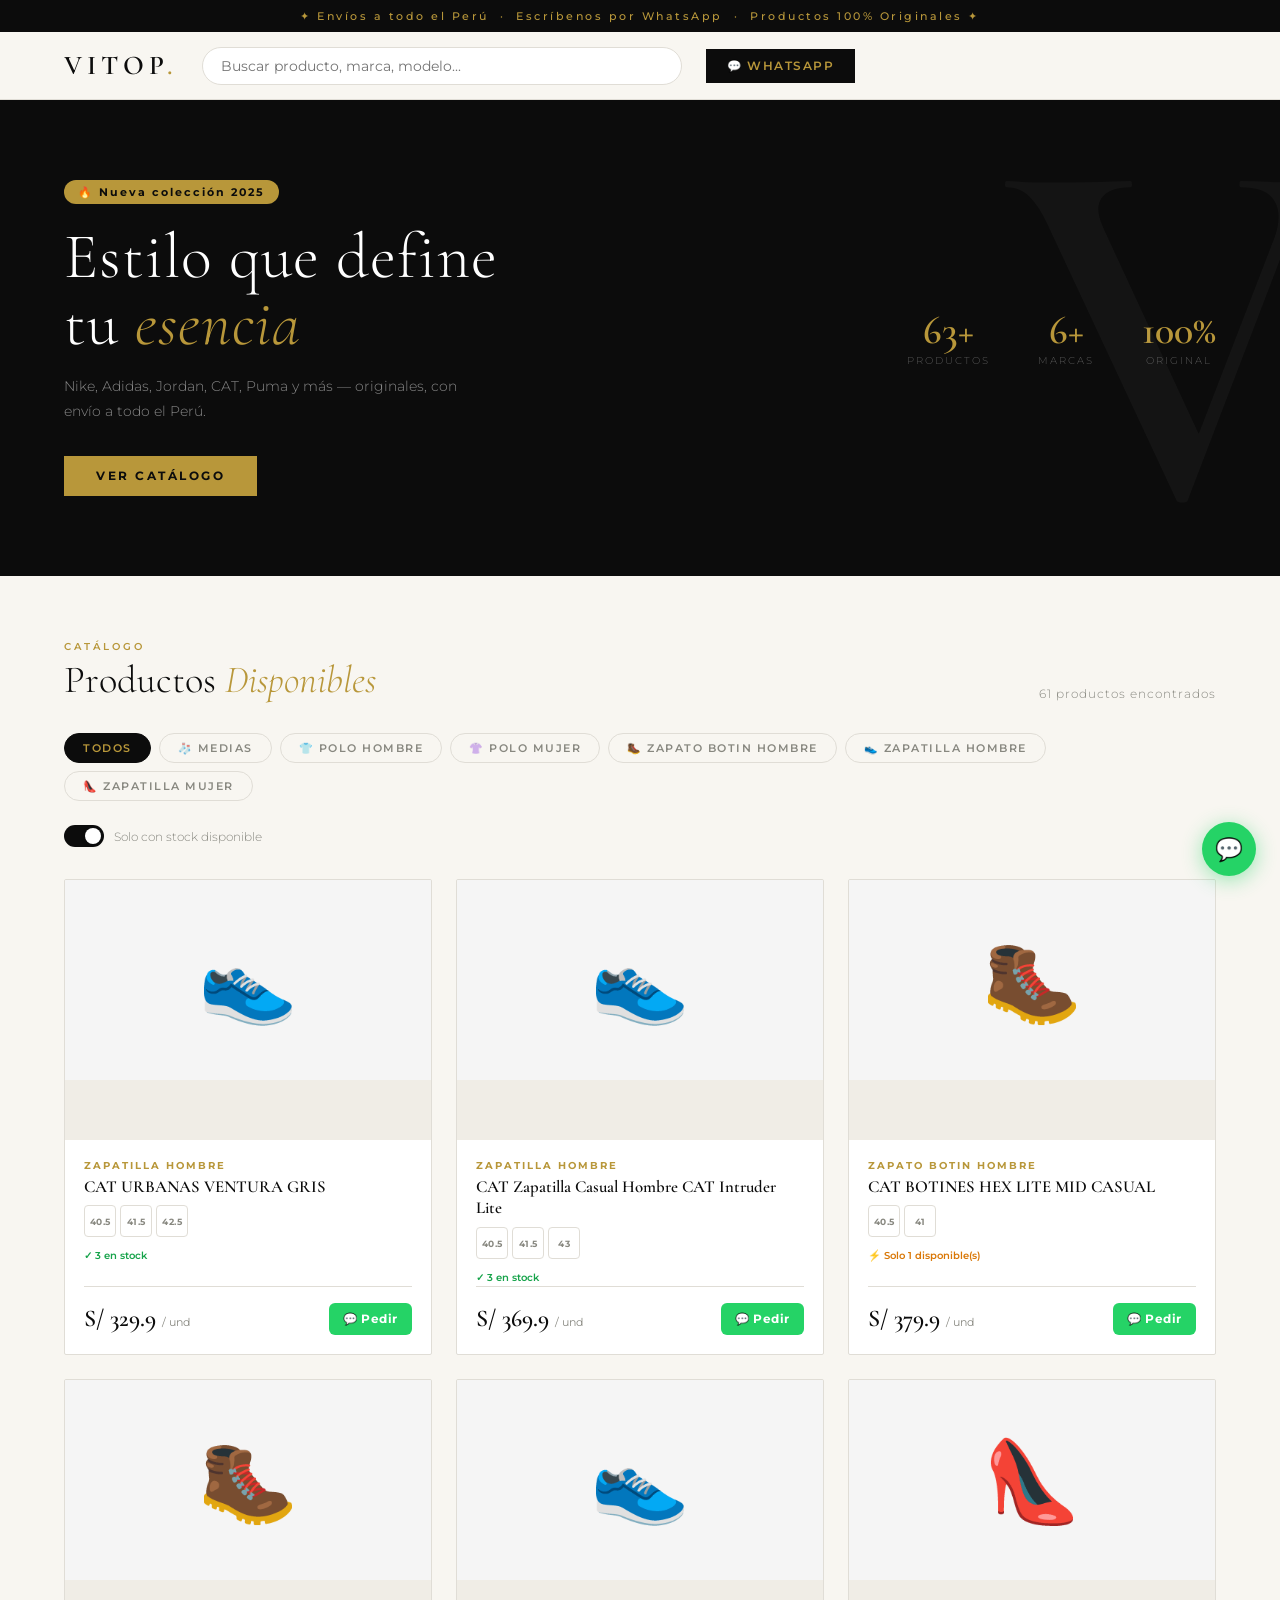
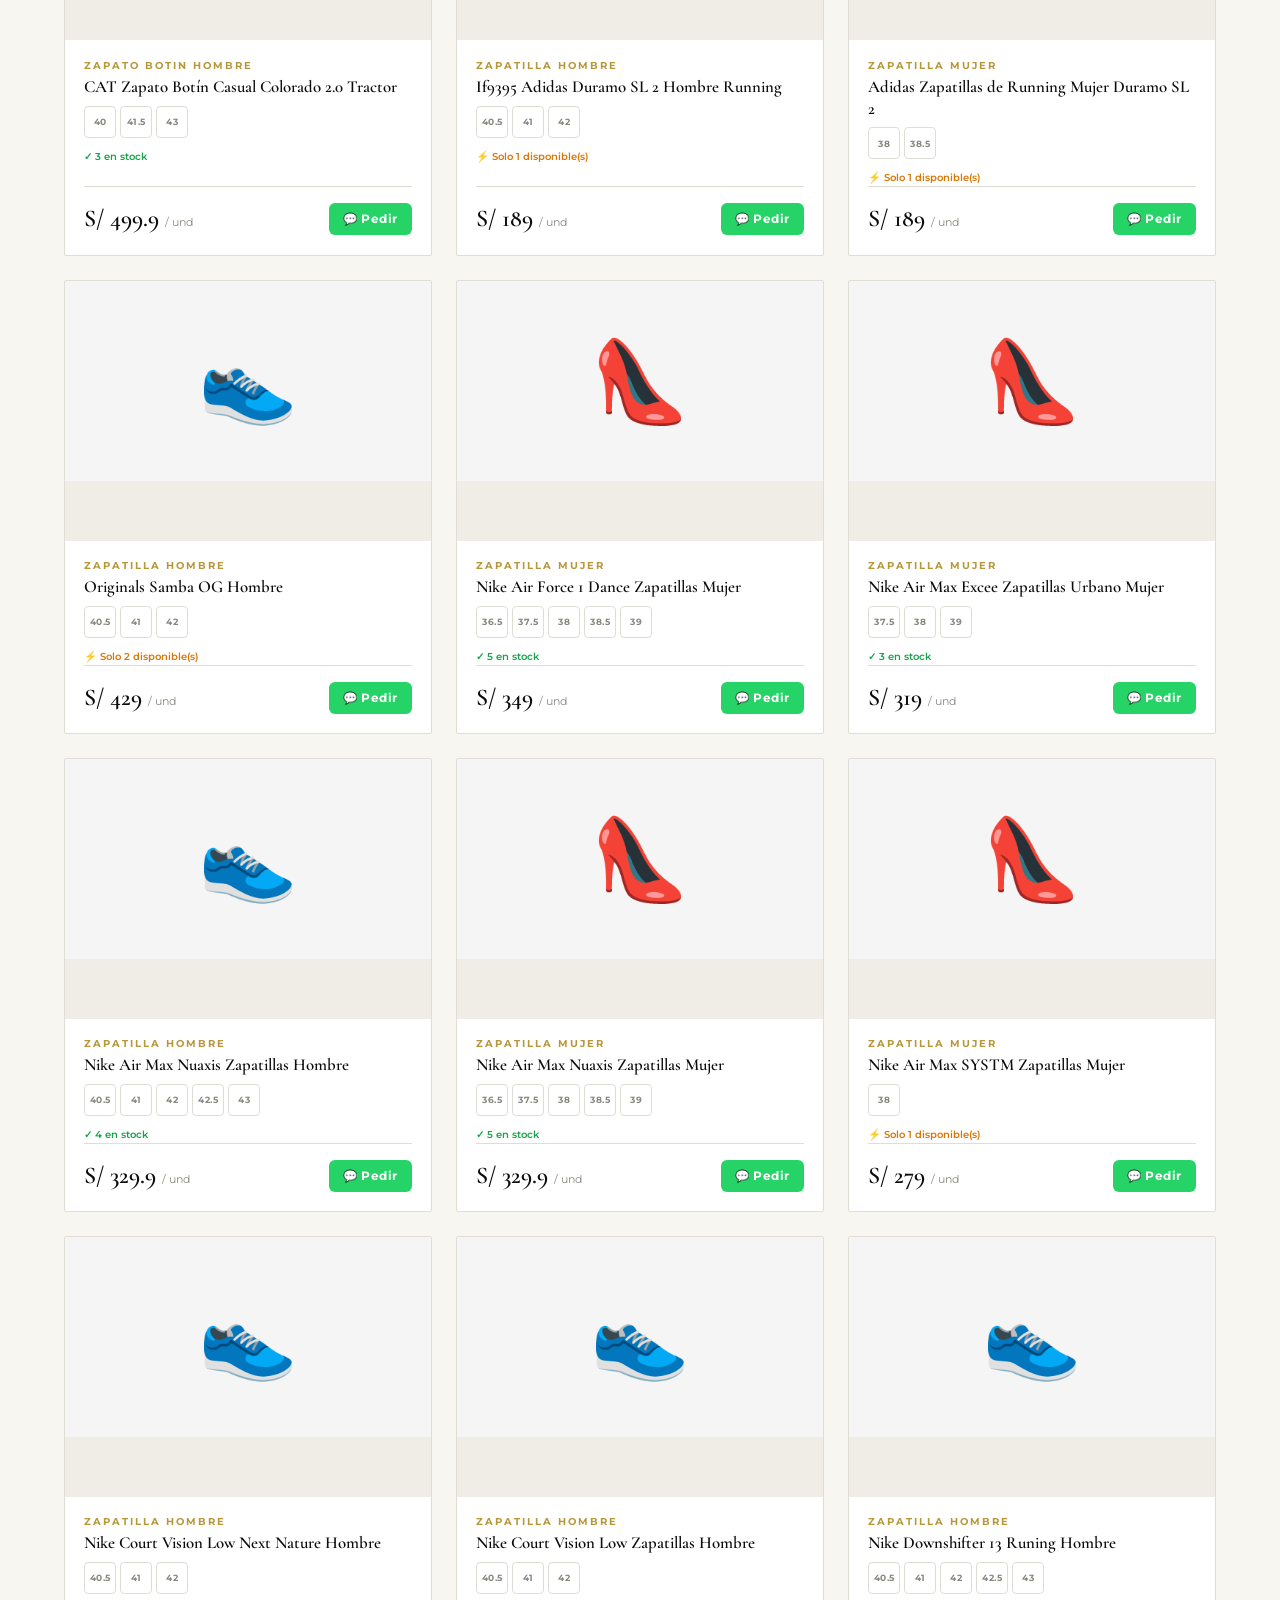
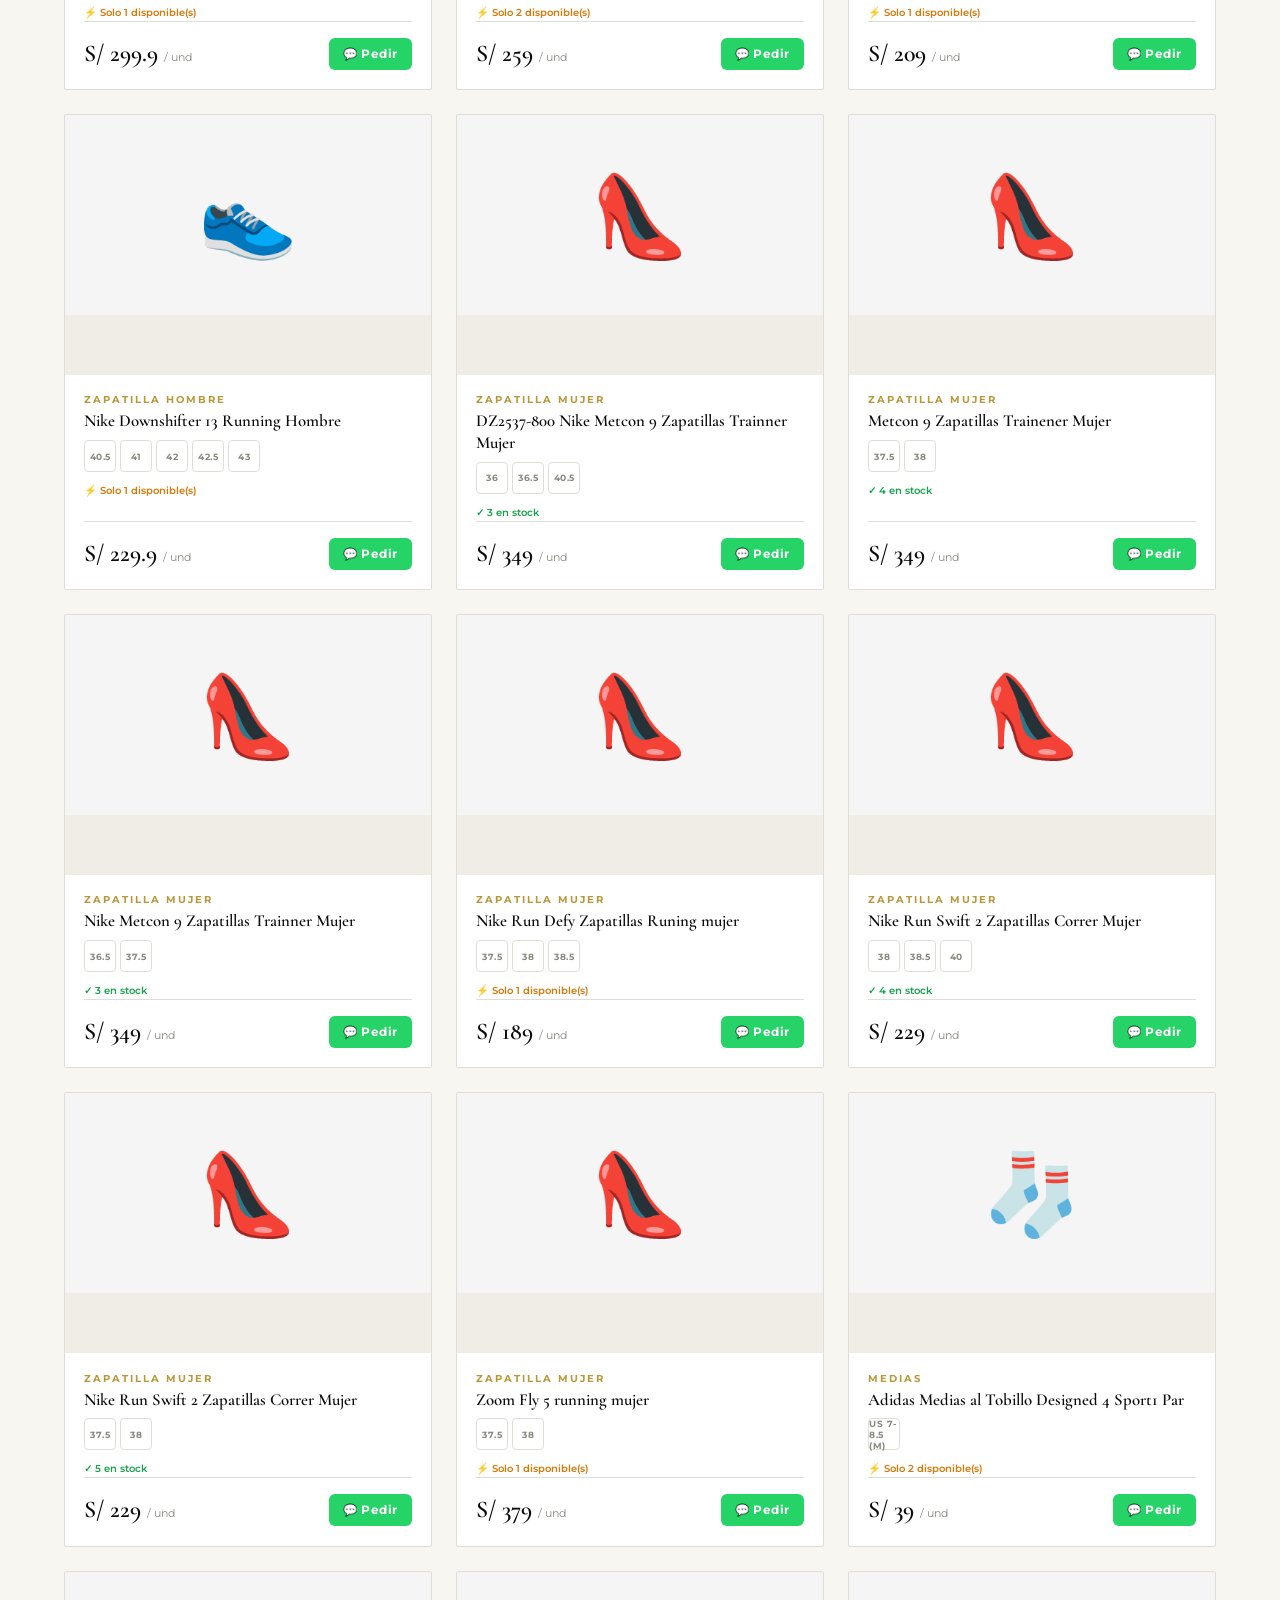
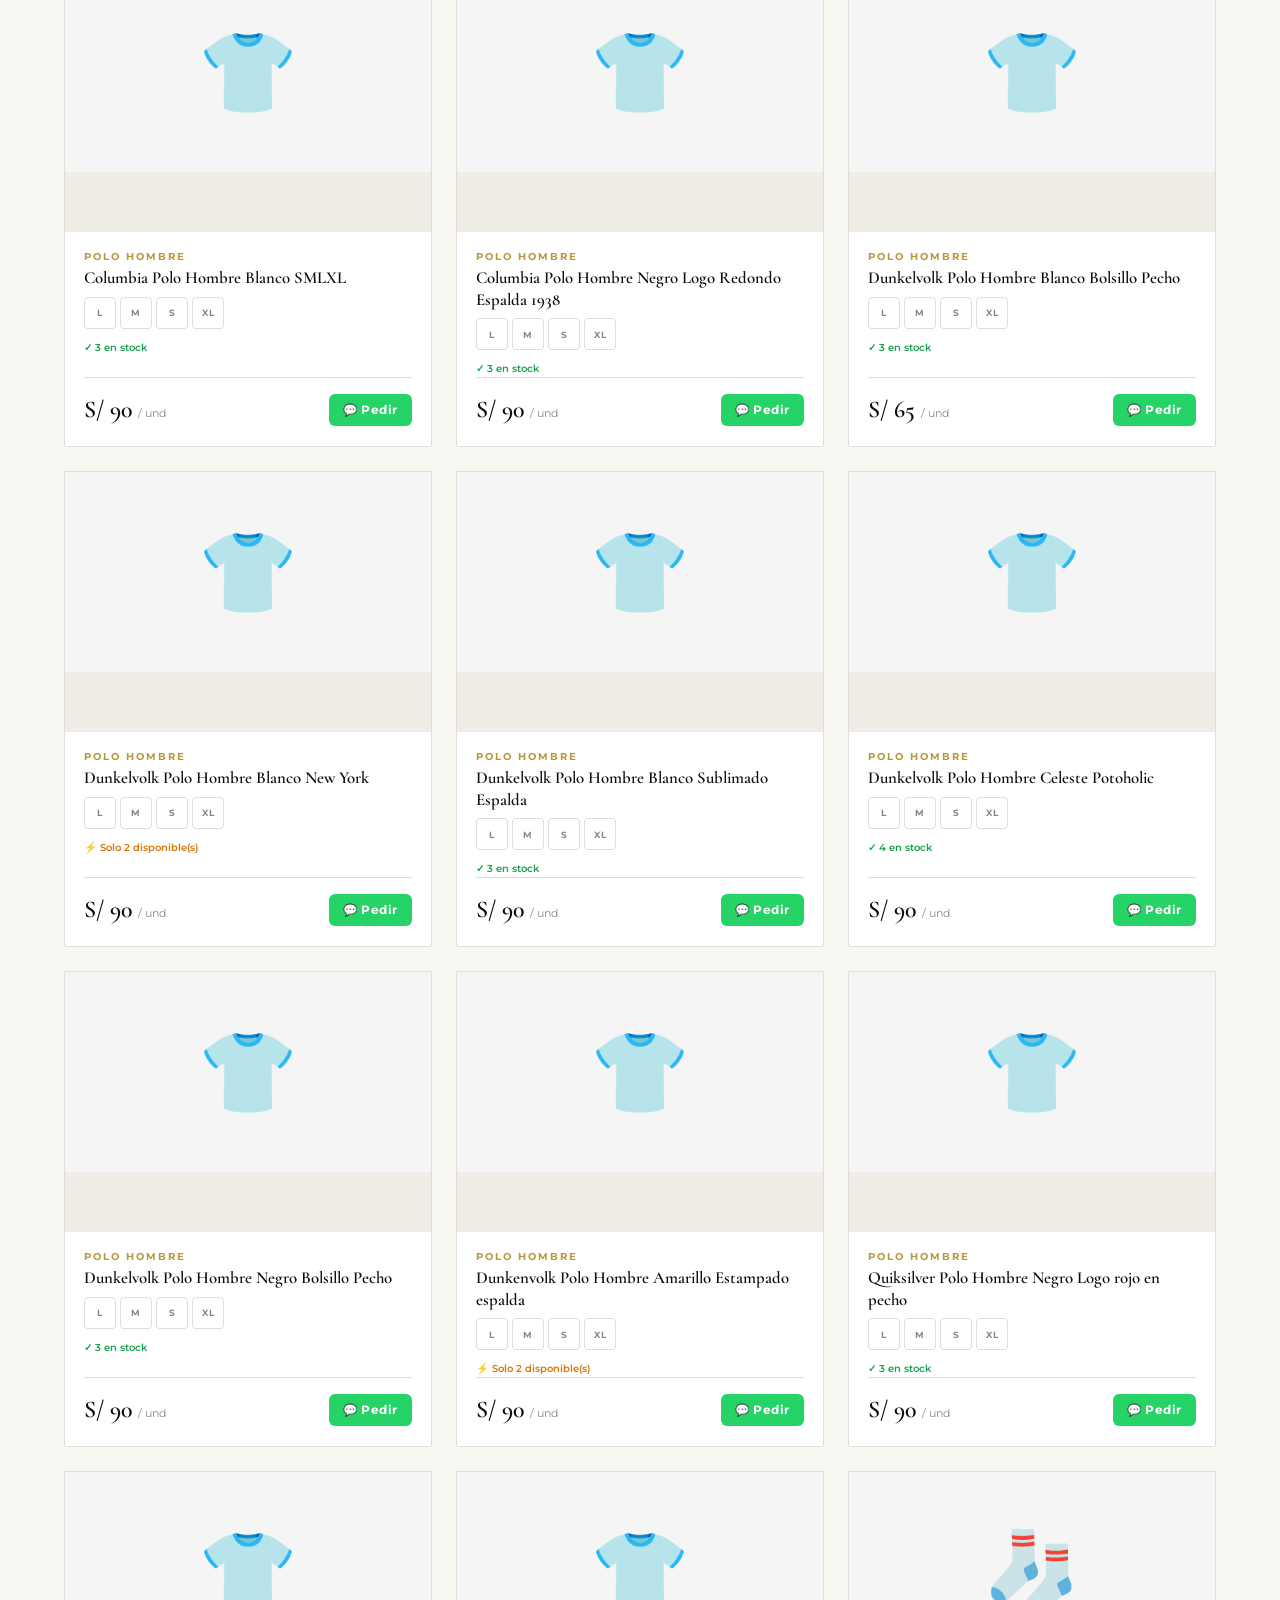
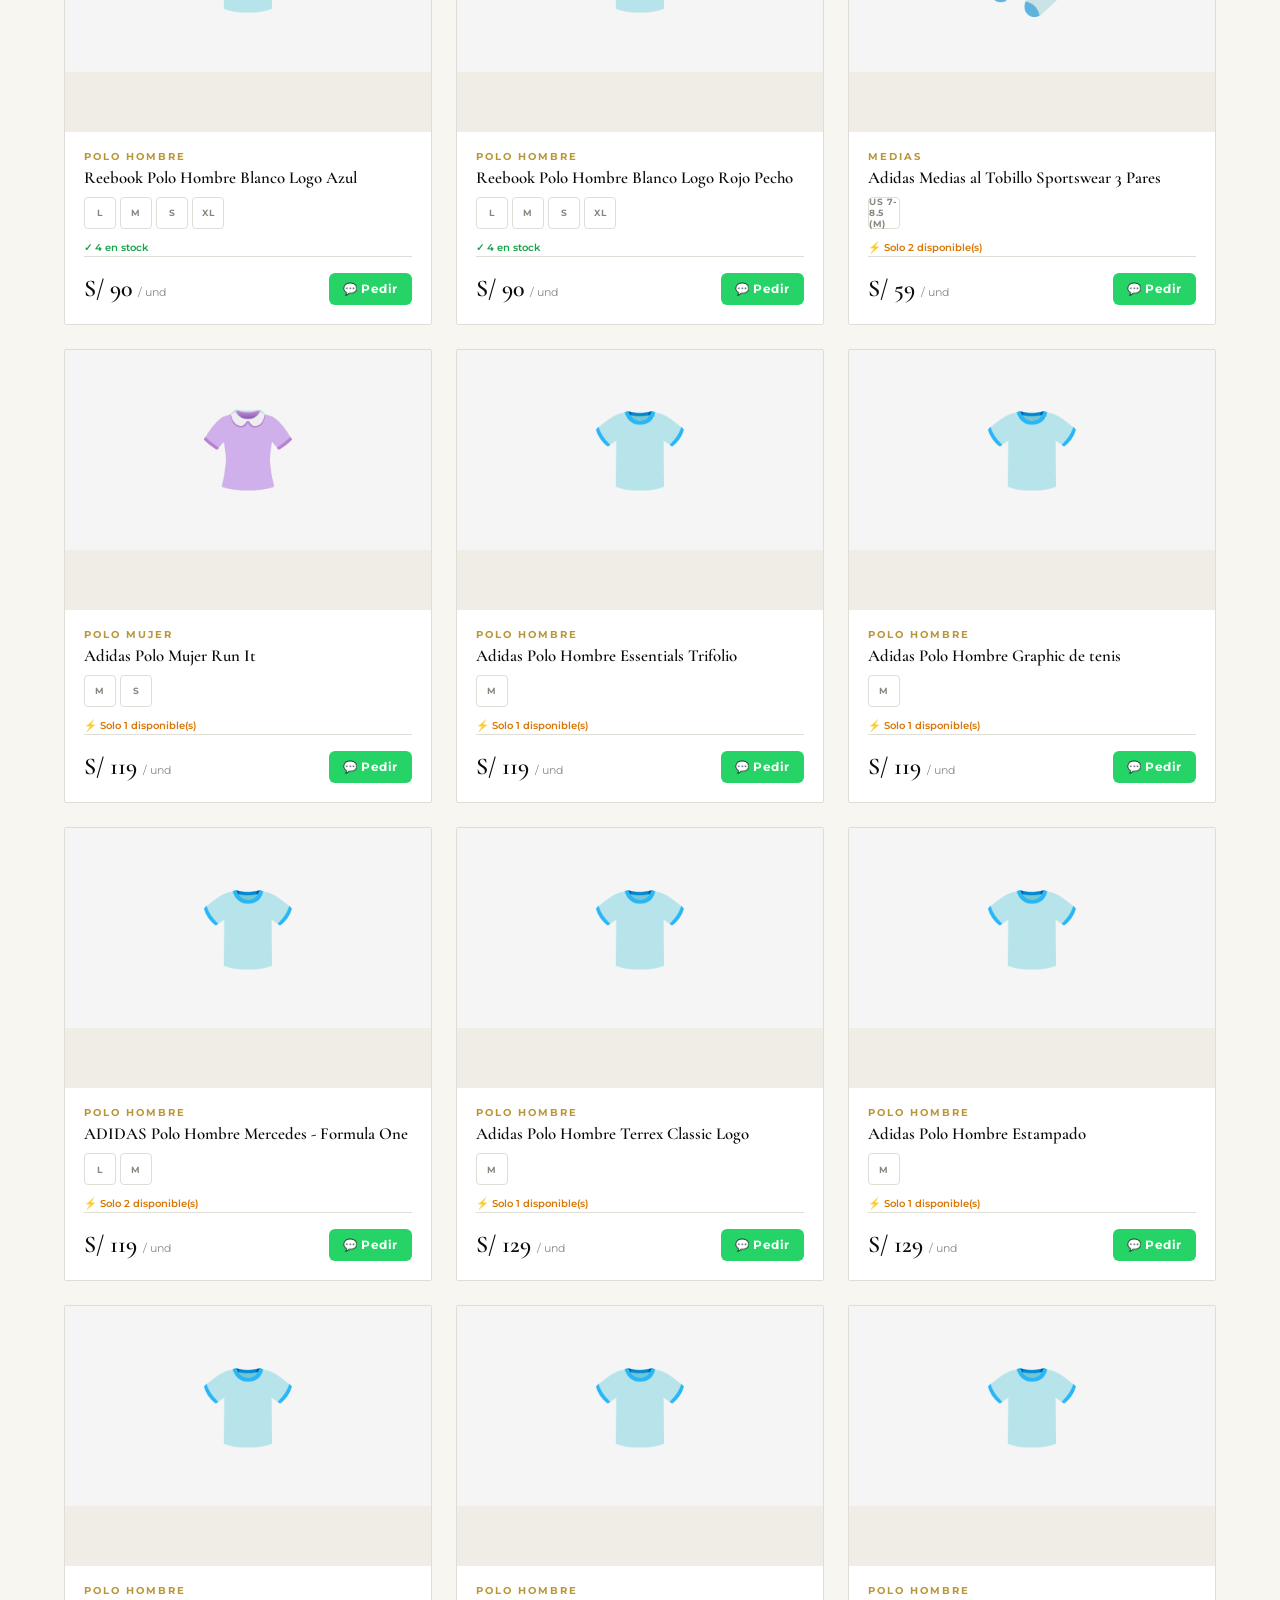
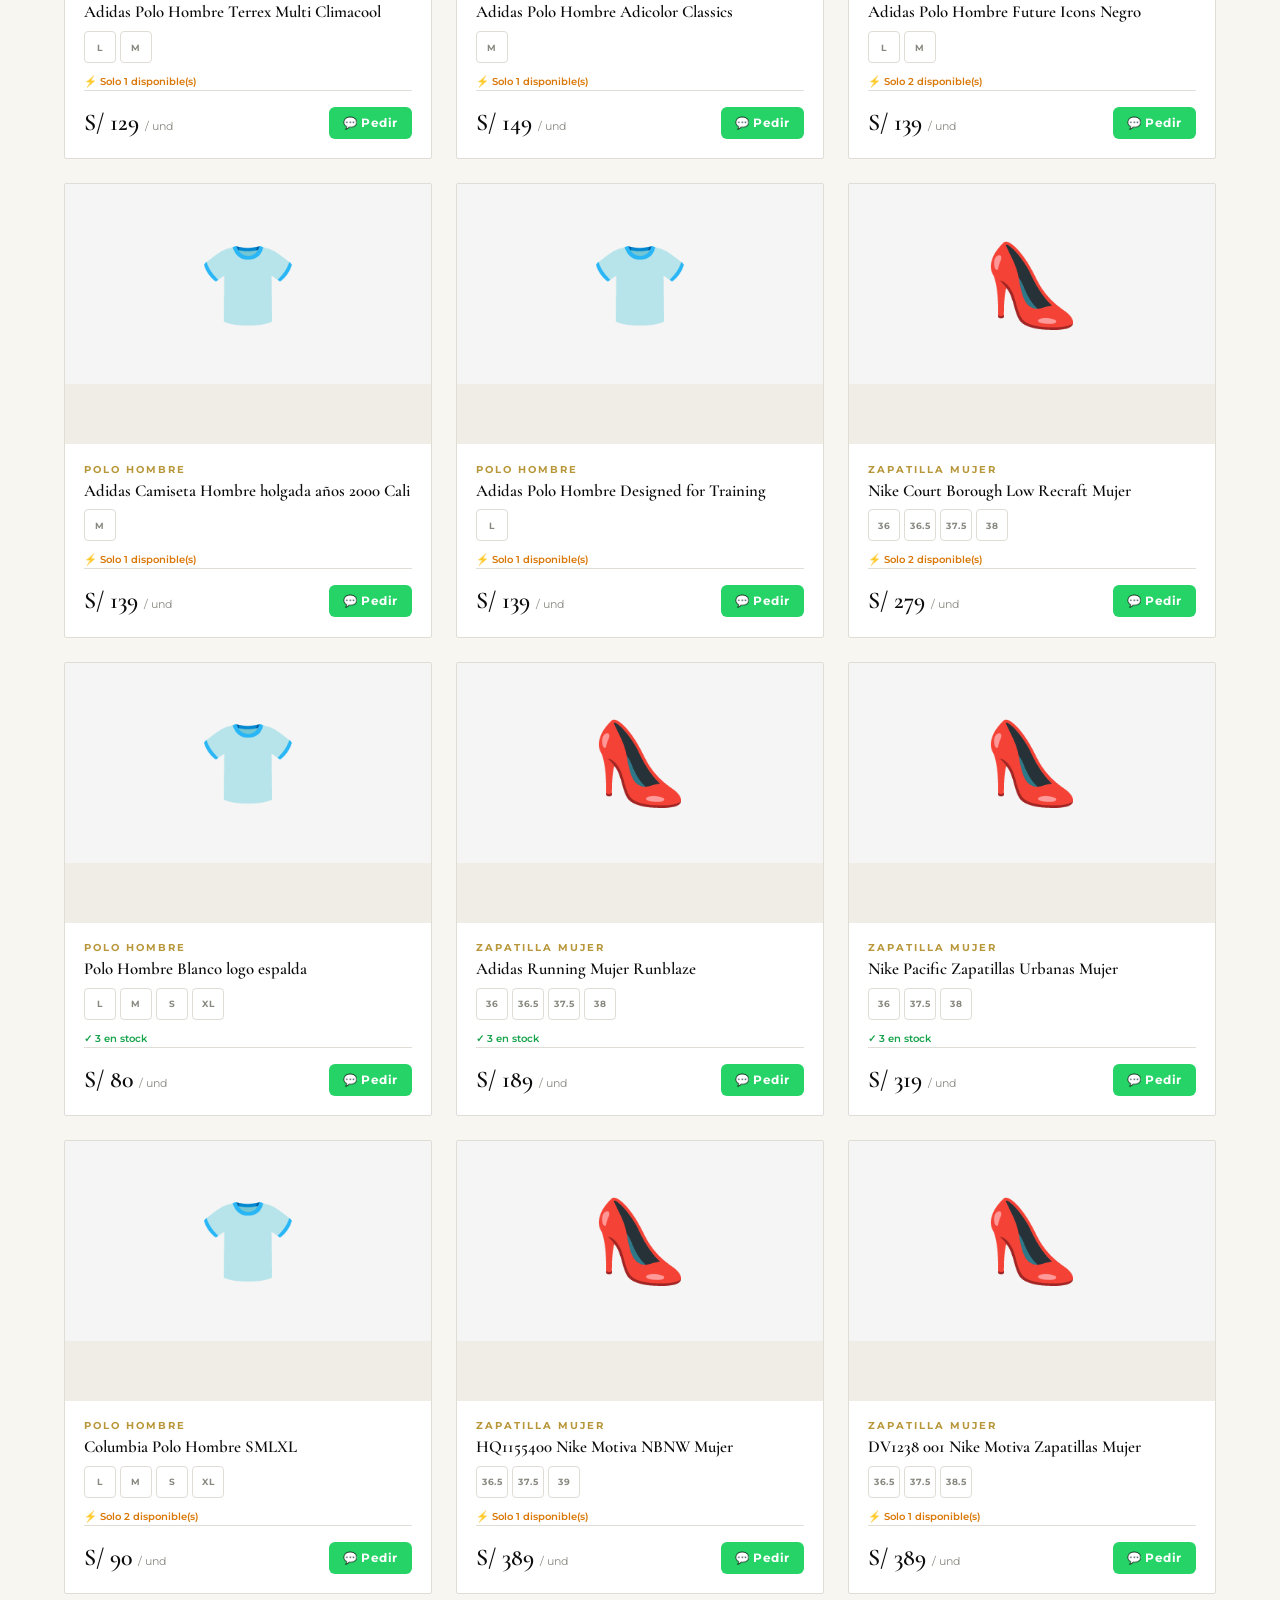
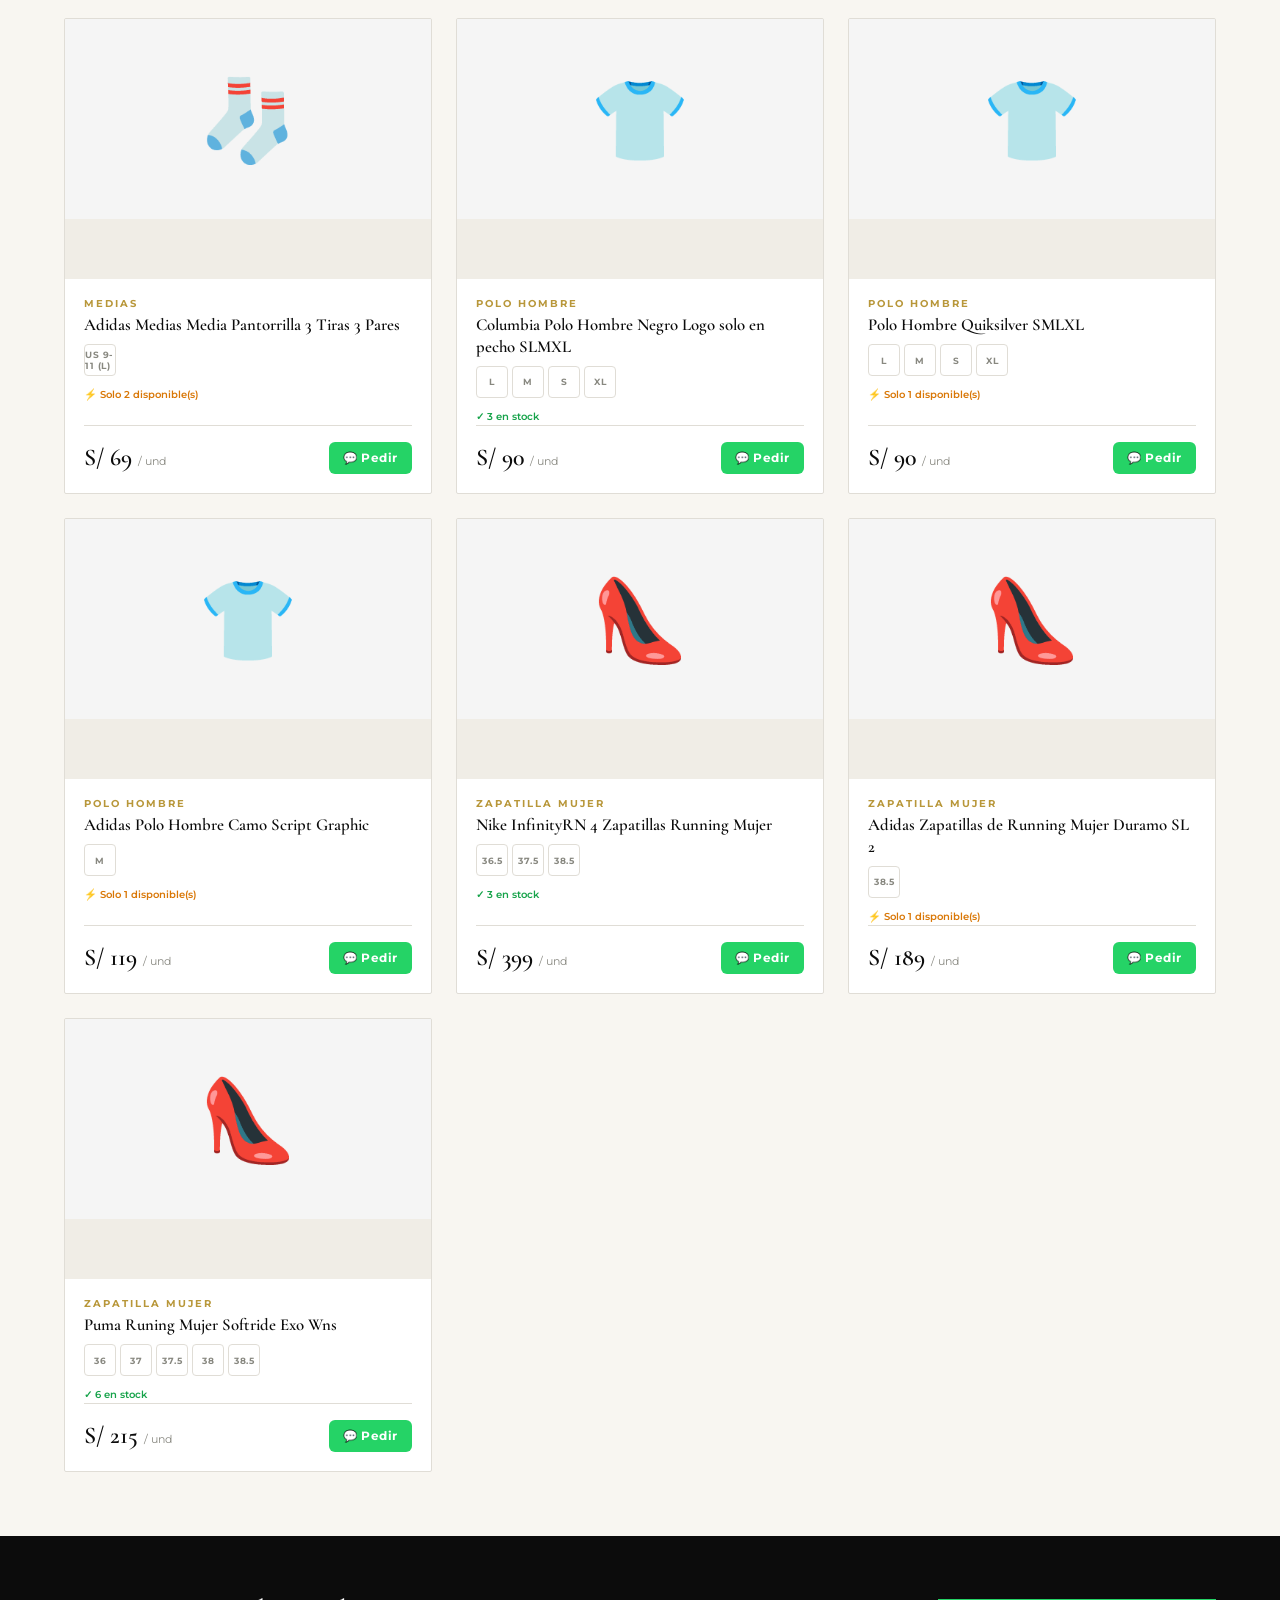
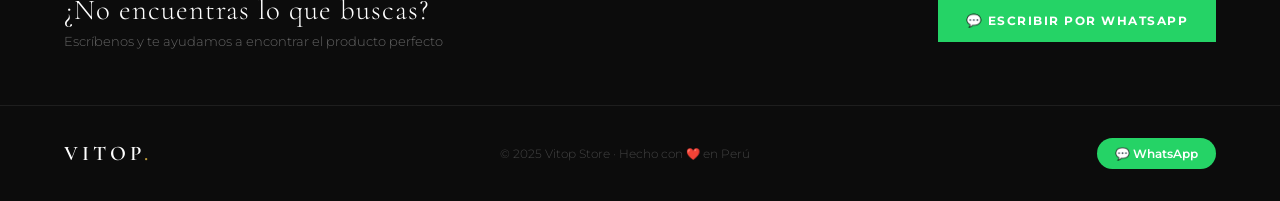
==== index.html @ b760d0f8 "Agregar archivos tienda" ====
<!DOCTYPE html>
<html lang="es">
<head>
  <meta charset="UTF-8">
  <meta name="viewport" content="width=device-width, initial-scale=1.0">
  <title>VITOP STORE — Premium</title>
  <link href="https://fonts.googleapis.com/css2?family=Cormorant+Garamond:wght@300;400;600&family=Montserrat:wght@300;400;500;600;700&display=swap" rel="stylesheet">
  <link rel="stylesheet" href="styles.css">
</head>
<body>

  <!-- BARRA SUPERIOR -->
  <div class="top-bar">
    ✦ Envíos a todo el Perú &nbsp;·&nbsp; Escríbenos por WhatsApp &nbsp;·&nbsp; Productos 100% Originales ✦
  </div>

  <!-- NAV -->
  <nav>
    <div class="nav-logo">VITOP<span>.</span></div>
    <input type="text" id="buscador" placeholder="Buscar producto, marca, modelo...">
    <a href="https://wa.me/51961836500?text=Hola%20Vitop%20Store!%20Quiero%20ver%20el%20catálogo" 
       class="nav-wa" target="_blank">💬 WhatsApp</a>
  </nav>

  <!-- HERO -->
  <section class="hero">
    <div class="hero-content">
      <div class="hero-badge">🔥 Nueva colección 2025</div>
      <h1>Estilo que define<br>tu <em>esencia</em></h1>
      <p>Nike, Adidas, Jordan, CAT, Puma y más — originales, con envío a todo el Perú.</p>
      <a href="#catalogo" class="btn-hero">Ver Catálogo</a>
    </div>
    <div class="hero-stats">
      <div class="stat"><span class="stat-n">63+</span><span class="stat-l">Productos</span></div>
      <div class="stat"><span class="stat-n">6+</span><span class="stat-l">Marcas</span></div>
      <div class="stat"><span class="stat-n">100%</span><span class="stat-l">Original</span></div>
    </div>
  </section>

  <!-- FILTROS -->
  <section id="catalogo" class="catalogo-section">
    <div class="section-header">
      <div>
        <div class="section-eye">Catálogo</div>
        <h2 class="section-title">Productos <em>Disponibles</em></h2>
      </div>
      <div class="resultado-count" id="contadorResultados"></div>
    </div>

    <div class="filtros" id="filtros">
      <button class="filtro-btn active" data-cat="todos">Todos</button>
      <!-- se generan dinámicamente -->
    </div>

    <!-- TOGGLE STOCK -->
    <label class="toggle-stock">
      <input type="checkbox" id="soloStock" checked>
      <span class="toggle-slider"></span>
      Solo con stock disponible
    </label>

    <!-- GRID PRODUCTOS -->
    <div id="productos"></div>

    <div id="sinResultados" style="display:none;" class="sin-resultados">
      😕 No encontramos productos con ese criterio.<br>
      <a href="https://wa.me/51961836500?text=Hola!%20Busco%20un%20producto%20específico" target="_blank">Consúltanos por WhatsApp →</a>
    </div>
  </section>

  <!-- BANNER WA -->
  <div class="banner-wa">
    <div>
      <h3>¿No encuentras lo que buscas?</h3>
      <p>Escríbenos y te ayudamos a encontrar el producto perfecto</p>
    </div>
    <a href="https://wa.me/51961836500?text=Hola%20Vitop!%20Busco%20un%20producto%20específico%20🛍️" 
       class="btn-wa-banner" target="_blank">💬 Escribir por WhatsApp</a>
  </div>

  <!-- FOOTER -->
  <footer>
    <div class="footer-logo">VITOP<span>.</span></div>
    <p>© 2025 Vitop Store · Hecho con ❤️ en Perú</p>
    <a href="https://wa.me/51961836500" class="footer-wa" target="_blank">💬 WhatsApp</a>
  </footer>

  <!-- BOTÓN FLOTANTE -->
  <a href="https://wa.me/51961836500?text=Hola%20Vitop%20Store!%20🛍️" 
     class="wa-float" target="_blank" title="Escríbenos">💬</a>

  <script src="script.js"></script>
</body>
</html>
---- styles.css ----
/* ══════════════════════════════
   VARIABLES
══════════════════════════════ */
:root {
  --cream:   #f8f6f1;
  --white:   #ffffff;
  --black:   #0c0c0c;
  --gold:    #b8973a;
  --gold2:   #d4af5a;
  --muted:   #888880;
  --border:  #e0ddd6;
  --light:   #eeeae0;
  --green:   #25D366;
}
 
*, *::before, *::after { margin:0; padding:0; box-sizing:border-box; }
html { scroll-behavior: smooth; }
 
body {
  background: var(--cream);
  color: var(--black);
  font-family: 'Montserrat', sans-serif;
  font-weight: 300;
  overflow-x: hidden;
}
 
/* ══════════════════════════════
   TOP BAR
══════════════════════════════ */
.top-bar {
  background: var(--black);
  color: var(--gold);
  text-align: center;
  padding: 9px;
  font-size: 0.7rem;
  letter-spacing: 2.5px;
  font-weight: 500;
}
 
/* ══════════════════════════════
   NAV
══════════════════════════════ */
nav {
  position: sticky;
  top: 0;
  z-index: 100;
  background: rgba(248,246,241,0.97);
  backdrop-filter: blur(16px);
  border-bottom: 1px solid var(--border);
  padding: 0 5%;
  height: 68px;
  display: flex;
  align-items: center;
  gap: 1.5rem;
}
 
.nav-logo {
  font-family: 'Cormorant Garamond', serif;
  font-size: 1.7rem;
  font-weight: 600;
  letter-spacing: 5px;
  color: var(--black);
  white-space: nowrap;
}
.nav-logo span { color: var(--gold); }
 
#buscador {
  flex: 1;
  max-width: 480px;
  padding: 10px 18px;
  border: 1px solid var(--border);
  border-radius: 50px;
  font-family: 'Montserrat', sans-serif;
  font-size: 0.85rem;
  background: var(--white);
  color: var(--black);
  outline: none;
  transition: border-color .2s, box-shadow .2s;
}
#buscador:focus {
  border-color: var(--gold);
  box-shadow: 0 0 0 3px rgba(184,151,58,.1);
}
 
.nav-wa {
  background: var(--black);
  color: var(--gold);
  padding: 9px 20px;
  font-size: 0.72rem;
  letter-spacing: 1.5px;
  text-transform: uppercase;
  font-weight: 600;
  text-decoration: none;
  border: 1px solid var(--black);
  transition: all .2s;
  white-space: nowrap;
}
.nav-wa:hover { background: var(--gold); color: var(--black); border-color: var(--gold); }
 
/* ══════════════════════════════
   HERO
══════════════════════════════ */
.hero {
  background: var(--black);
  padding: 5rem 5%;
  display: flex;
  align-items: center;
  justify-content: space-between;
  flex-wrap: wrap;
  gap: 2rem;
  position: relative;
  overflow: hidden;
  min-height: 320px;
}
.hero::before {
  content: 'V';
  font-family: 'Cormorant Garamond', serif;
  font-size: 40vw;
  font-weight: 600;
  position: absolute;
  right: -5%;
  top: 50%;
  transform: translateY(-50%);
  color: rgba(255,255,255,.03);
  pointer-events: none;
  line-height: 1;
}
 
.hero-badge {
  display: inline-block;
  background: var(--gold);
  color: var(--black);
  font-size: 0.68rem;
  font-weight: 700;
  letter-spacing: 2px;
  padding: 5px 14px;
  border-radius: 50px;
  margin-bottom: 1.2rem;
}
 
.hero h1 {
  font-family: 'Cormorant Garamond', serif;
  font-size: clamp(2.2rem, 5vw, 4.5rem);
  font-weight: 300;
  color: var(--white);
  line-height: 1.05;
  letter-spacing: 1px;
}
.hero h1 em { font-style: italic; color: var(--gold); }
 
.hero p {
  margin-top: 1rem;
  font-size: 0.88rem;
  color: #888;
  line-height: 1.8;
  max-width: 420px;
}
 
.btn-hero {
  display: inline-block;
  margin-top: 2rem;
  background: var(--gold);
  color: var(--black);
  padding: 13px 32px;
  font-size: 0.72rem;
  letter-spacing: 2.5px;
  text-transform: uppercase;
  font-weight: 700;
  text-decoration: none;
  transition: all .2s;
  font-family: 'Montserrat', sans-serif;
}
.btn-hero:hover { background: var(--gold2); }
 
.hero-stats {
  display: flex;
  gap: 3rem;
  flex-wrap: wrap;
}
.stat { display: flex; flex-direction: column; align-items: center; }
.stat-n {
  font-family: 'Cormorant Garamond', serif;
  font-size: 2.5rem;
  font-weight: 600;
  color: var(--gold);
  line-height: 1;
}
.stat-l {
  font-size: 0.65rem;
  letter-spacing: 2px;
  color: #555;
  text-transform: uppercase;
  margin-top: 4px;
}
 
/* ══════════════════════════════
   SECCIÓN CATÁLOGO
══════════════════════════════ */
.catalogo-section {
  padding: 4rem 5%;
}
 
.section-header {
  display: flex;
  align-items: flex-end;
  justify-content: space-between;
  margin-bottom: 2rem;
  flex-wrap: wrap;
  gap: 1rem;
}
.section-eye {
  font-size: 0.65rem;
  letter-spacing: 3px;
  color: var(--gold);
  text-transform: uppercase;
  font-weight: 600;
  margin-bottom: 6px;
}
.section-title {
  font-family: 'Cormorant Garamond', serif;
  font-size: clamp(1.6rem, 3vw, 2.5rem);
  font-weight: 300;
  line-height: 1.1;
}
.section-title em { font-style: italic; color: var(--gold); }
 
.resultado-count {
  font-size: 0.75rem;
  color: var(--muted);
  letter-spacing: 1px;
}
 
/* ── FILTROS ── */
.filtros {
  display: flex;
  gap: 0.5rem;
  flex-wrap: wrap;
  margin-bottom: 1.5rem;
}
.filtro-btn {
  padding: 7px 18px;
  font-size: 0.68rem;
  letter-spacing: 1.5px;
  text-transform: uppercase;
  font-weight: 600;
  border: 1px solid var(--border);
  background: transparent;
  color: var(--muted);
  cursor: pointer;
  transition: all .2s;
  font-family: 'Montserrat', sans-serif;
  border-radius: 50px;
}
.filtro-btn:hover,
.filtro-btn.active {
  background: var(--black);
  color: var(--gold);
  border-color: var(--black);
}
 
/* ── TOGGLE STOCK ── */
.toggle-stock {
  display: flex;
  align-items: center;
  gap: 10px;
  font-size: 0.78rem;
  color: var(--muted);
  cursor: pointer;
  margin-bottom: 2rem;
  user-select: none;
}
.toggle-stock input { display: none; }
.toggle-slider {
  width: 40px; height: 22px;
  background: var(--border);
  border-radius: 50px;
  position: relative;
  transition: background .2s;
  flex-shrink: 0;
}
.toggle-slider::after {
  content: '';
  position: absolute;
  width: 16px; height: 16px;
  background: var(--white);
  border-radius: 50%;
  top: 3px; left: 3px;
  transition: left .2s;
  box-shadow: 0 1px 4px rgba(0,0,0,.2);
}
.toggle-stock input:checked + .toggle-slider { background: var(--black); }
.toggle-stock input:checked + .toggle-slider::after { left: 21px; }
 
/* ══════════════════════════════
   GRID PRODUCTOS
══════════════════════════════ */
#productos {
  display: grid;
  grid-template-columns: repeat(auto-fill, minmax(280px, 1fr));
  gap: 1.5rem;
}
 
/* ── TARJETA ── */
.producto {
  background: var(--white);
  border: 1px solid var(--border);
  border-radius: 2px;
  overflow: hidden;
  transition: transform .3s, box-shadow .3s;
  position: relative;
  display: flex;
  flex-direction: column;
}
.producto:hover {
  transform: translateY(-5px);
  box-shadow: 0 16px 40px rgba(0,0,0,.1);
}
 
/* imagen / emoji placeholder */
.producto-img {
  width: 100%;
  height: 260px;
  background: var(--light);
  position: relative;
  overflow: hidden;
}

.producto-img img {
  position: absolute;
  top: 0; left: 0;
  width: 100%;
  height: 100%;
  object-fit: contain;
  object-position: center;
  padding: 12px;
  background: #f8f6f1;
}

.producto-img > div {
  width: 100%;
  height: 100%;
  display: flex;
  align-items: center;
  justify-content: center;
  font-size: 5rem;
}

.producto:hover .producto-img img {
  transform: scale(1.04);
  transition: transform .4s ease;
}
 
/* badges */
.badge {
  position: absolute;
  top: 12px; left: 12px;
  padding: 4px 10px;
  font-size: 0.62rem;
  letter-spacing: 1.5px;
  text-transform: uppercase;
  font-weight: 700;
  font-family: 'Montserrat', sans-serif;
}
.badge-stock { background: var(--black); color: var(--gold); }
.badge-agotado { background: #ccc; color: #555; }
.badge-oferta { background: #c0392b; color: #fff; }
 
.producto-body {
  padding: 1.2rem;
  flex: 1;
  display: flex;
  flex-direction: column;
}
 
.producto-cat {
  font-size: 0.6rem;
  letter-spacing: 2px;
  color: var(--gold);
  text-transform: uppercase;
  font-weight: 700;
  margin-bottom: 5px;
}
 
.producto-nombre {
  font-family: 'Cormorant Garamond', serif;
  font-size: 1.05rem;
  font-weight: 600;
  color: var(--black);
  line-height: 1.3;
  margin-bottom: 8px;
}
 
.producto-tallas {
  display: flex;
  gap: 4px;
  flex-wrap: wrap;
  margin-bottom: 12px;
}
.talla-chip {
  width: 32px; height: 32px;
  border: 1px solid var(--border);
  display: flex; align-items: center; justify-content: center;
  font-size: 0.58rem;
  font-weight: 700;
  color: var(--muted);
  letter-spacing: 0.5px;
  border-radius: 4px;
}
 
.producto-footer {
  display: flex;
  align-items: center;
  justify-content: space-between;
  border-top: 1px solid var(--border);
  padding-top: 1rem;
  margin-top: auto;
}
 
.producto-precio {
  font-family: 'Cormorant Garamond', serif;
  font-size: 1.5rem;
  font-weight: 600;
  color: var(--black);
  line-height: 1;
}
.producto-precio small {
  font-family: 'Montserrat', sans-serif;
  font-size: 0.68rem;
  color: var(--muted);
  font-weight: 400;
}
 
/* stock display */
.producto-stock {
  font-size: 0.65rem;
  color: var(--muted);
  margin-bottom: 2px;
}
.stock-ok { color: #16a34a; font-weight: 600; }
.stock-low { color: #d97706; font-weight: 600; }
.stock-out { color: #dc2626; font-weight: 600; }
 
.btn-whatsapp {
  display: flex;
  align-items: center;
  gap: 6px;
  background: var(--green);
  color: #fff;
  padding: 9px 14px;
  border-radius: 6px;
  text-decoration: none;
  font-size: 0.72rem;
  font-weight: 700;
  letter-spacing: 0.5px;
  transition: opacity .2s, transform .2s;
  font-family: 'Montserrat', sans-serif;
  white-space: nowrap;
}
.btn-whatsapp:hover { opacity: .88; transform: translateY(-1px); }
.btn-whatsapp.agotado {
  background: #ccc;
  color: #888;
  pointer-events: none;
}
 
/* ── SIN RESULTADOS ── */
.sin-resultados {
  text-align: center;
  padding: 4rem 1rem;
  color: var(--muted);
  font-size: 1rem;
  line-height: 2;
  grid-column: 1/-1;
}
.sin-resultados a {
  color: var(--gold);
  font-weight: 600;
  text-decoration: none;
}
 
/* ══════════════════════════════
   BANNER WA
══════════════════════════════ */
.banner-wa {
  background: var(--black);
  padding: 3.5rem 5%;
  display: flex;
  align-items: center;
  justify-content: space-between;
  flex-wrap: wrap;
  gap: 2rem;
}
.banner-wa h3 {
  font-family: 'Cormorant Garamond', serif;
  font-size: 1.8rem;
  font-weight: 300;
  color: var(--white);
  letter-spacing: 1px;
}
.banner-wa p { font-size: 0.82rem; color: #666; margin-top: 6px; }
 
.btn-wa-banner {
  background: var(--green);
  color: #fff;
  padding: 14px 28px;
  font-size: 0.78rem;
  letter-spacing: 1.5px;
  text-transform: uppercase;
  font-weight: 700;
  text-decoration: none;
  display: flex;
  align-items: center;
  gap: 8px;
  transition: opacity .2s;
  font-family: 'Montserrat', sans-serif;
  white-space: nowrap;
}
.btn-wa-banner:hover { opacity: .88; }
 
/* ══════════════════════════════
   FOOTER
══════════════════════════════ */
footer {
  border-top: 1px solid #1e1e1e;
  background: var(--black);
  padding: 2rem 5%;
  display: flex;
  align-items: center;
  justify-content: space-between;
  flex-wrap: wrap;
  gap: 1rem;
}
.footer-logo {
  font-family: 'Cormorant Garamond', serif;
  font-size: 1.3rem;
  font-weight: 600;
  letter-spacing: 4px;
  color: var(--white);
}
.footer-logo span { color: var(--gold); }
footer p { font-size: 0.72rem; color: #444; }
.footer-wa {
  background: var(--green);
  color: #fff;
  padding: 8px 18px;
  border-radius: 50px;
  font-size: 0.75rem;
  font-weight: 600;
  text-decoration: none;
}
 
/* ══════════════════════════════
   BOTÓN FLOTANTE
══════════════════════════════ */
.wa-float {
  position: fixed;
  bottom: 24px; right: 24px;
  background: var(--green);
  color: #fff;
  width: 54px; height: 54px;
  border-radius: 50%;
  display: flex; align-items: center; justify-content: center;
  font-size: 1.4rem;
  text-decoration: none;
  box-shadow: 0 4px 20px rgba(37,211,102,.45);
  z-index: 200;
  animation: float 3.5s ease-in-out infinite;
}
.wa-float:hover { transform: scale(1.08); }
 
@keyframes float {
  0%,100% { transform: translateY(0); }
  50% { transform: translateY(-8px); }
}
 
/* ══════════════════════════════
   RESPONSIVE
══════════════════════════════ */
@media (max-width: 640px) {
  nav { padding: 0 4%; gap: 0.75rem; }
  .hero { padding: 3rem 4%; }
  .hero-stats { gap: 1.5rem; }
  .catalogo-section { padding: 3rem 4%; }
  .banner-wa { padding: 2.5rem 4%; }
  footer { flex-direction: column; align-items: center; text-align: center; padding: 1.5rem 4%; }
}/* Fuerza altura fija en todas las tarjetas */
.producto {
  height: auto;
  min-height: 420px;
}

.producto-img {
  width: 100%;
  height: 260px !important;
  min-height: 260px !important;
  max-height: 260px !important;
  background: #f0ede6;
  position: relative;
  overflow: hidden;
  flex-shrink: 0;
}

.producto-img img {
  position: absolute;
  top: 0; left: 0;
  width: 100%;
  height: 100%;
  object-fit: contain;
  object-position: center;
  padding: 16px;
}

.producto-img > div {
  position: absolute;
  top: 0; left: 0;
  width: 100%;
  height: 100%;
  display: flex;
  align-items: center;
  justify-content: center;
  font-size: 5rem;
}
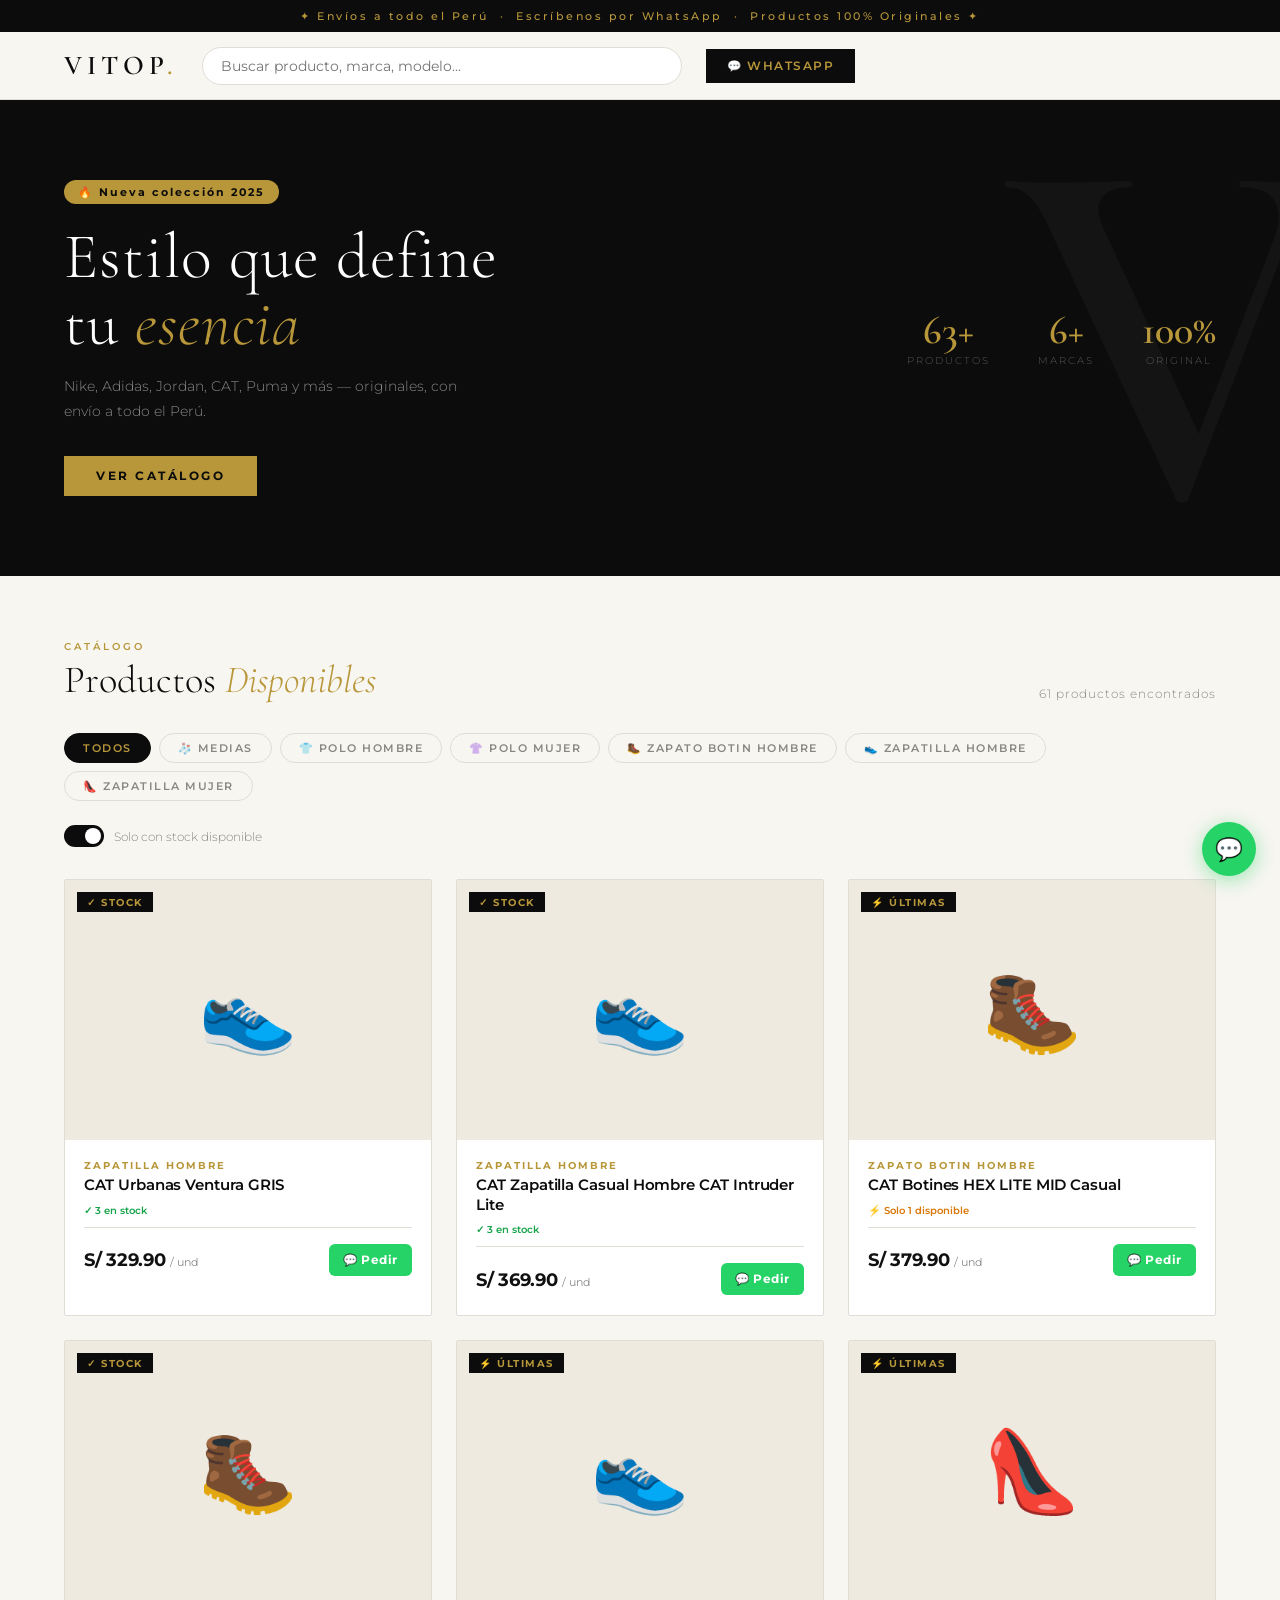
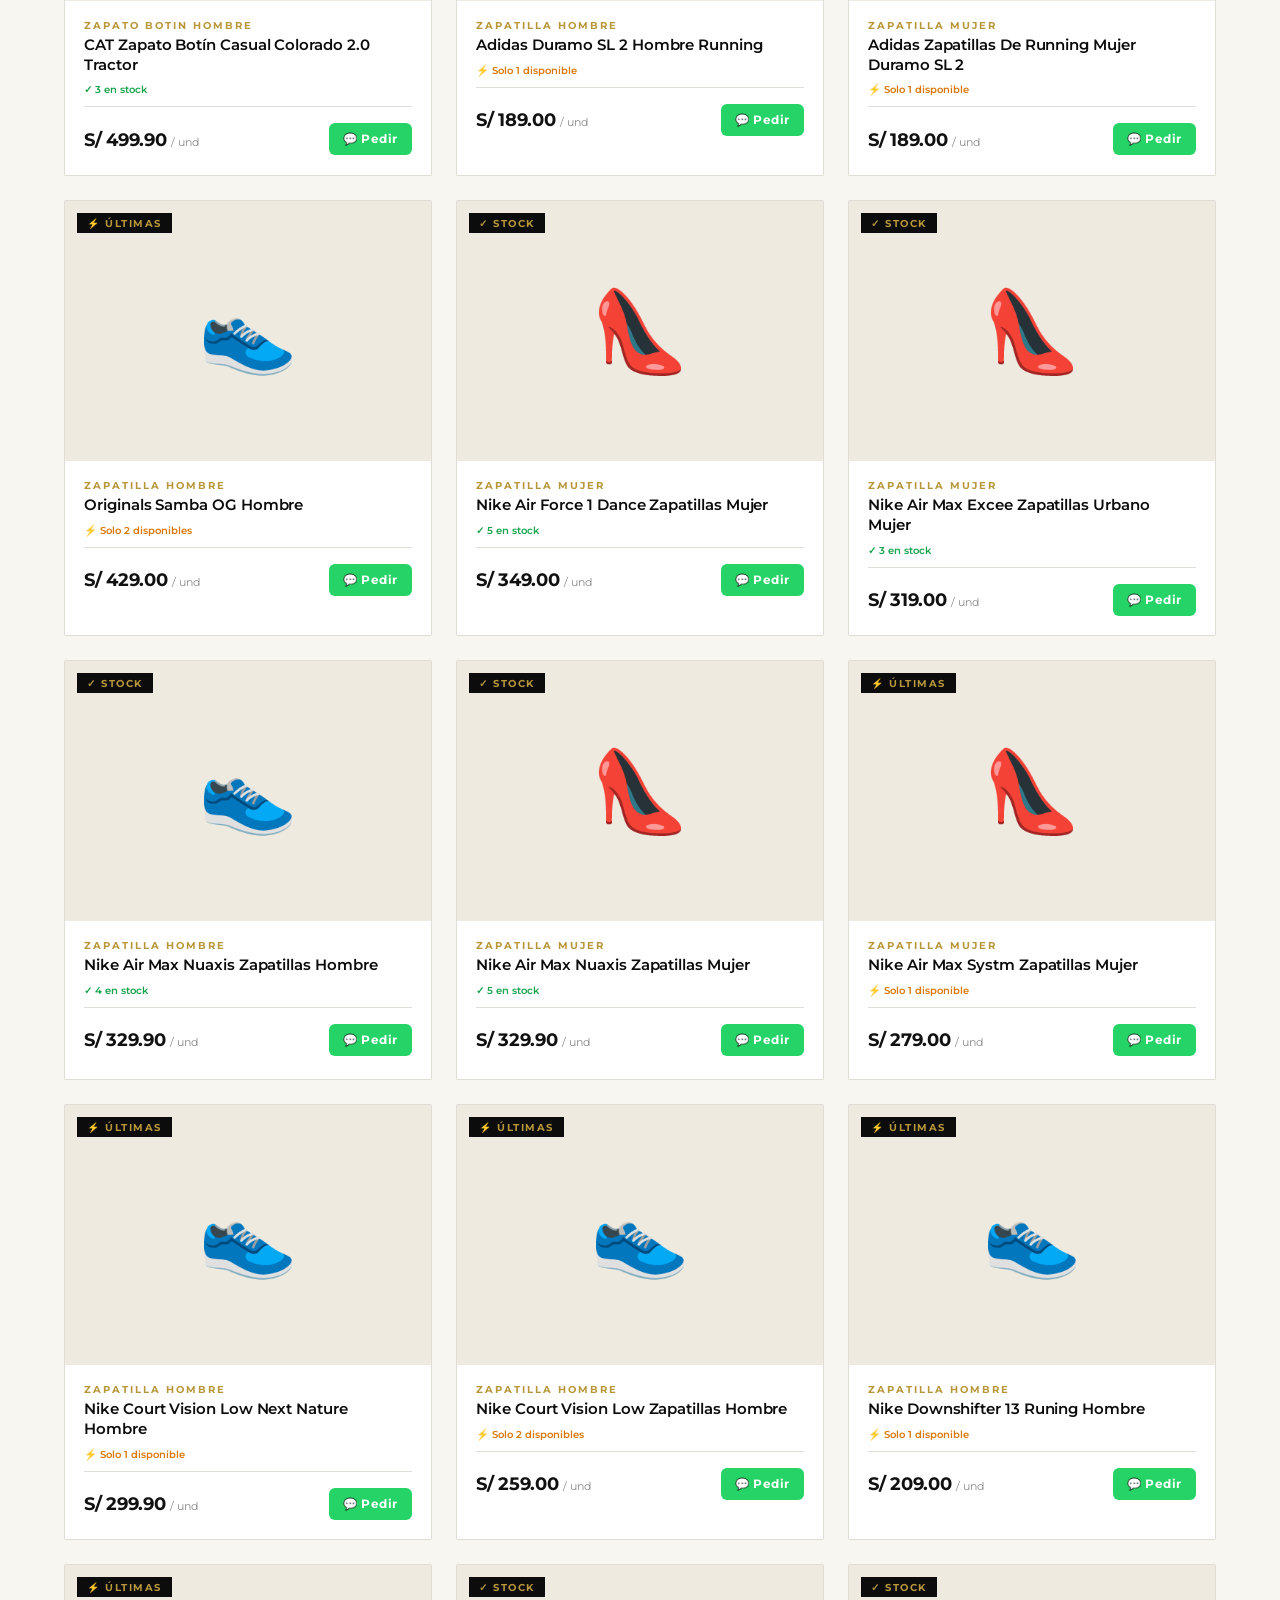
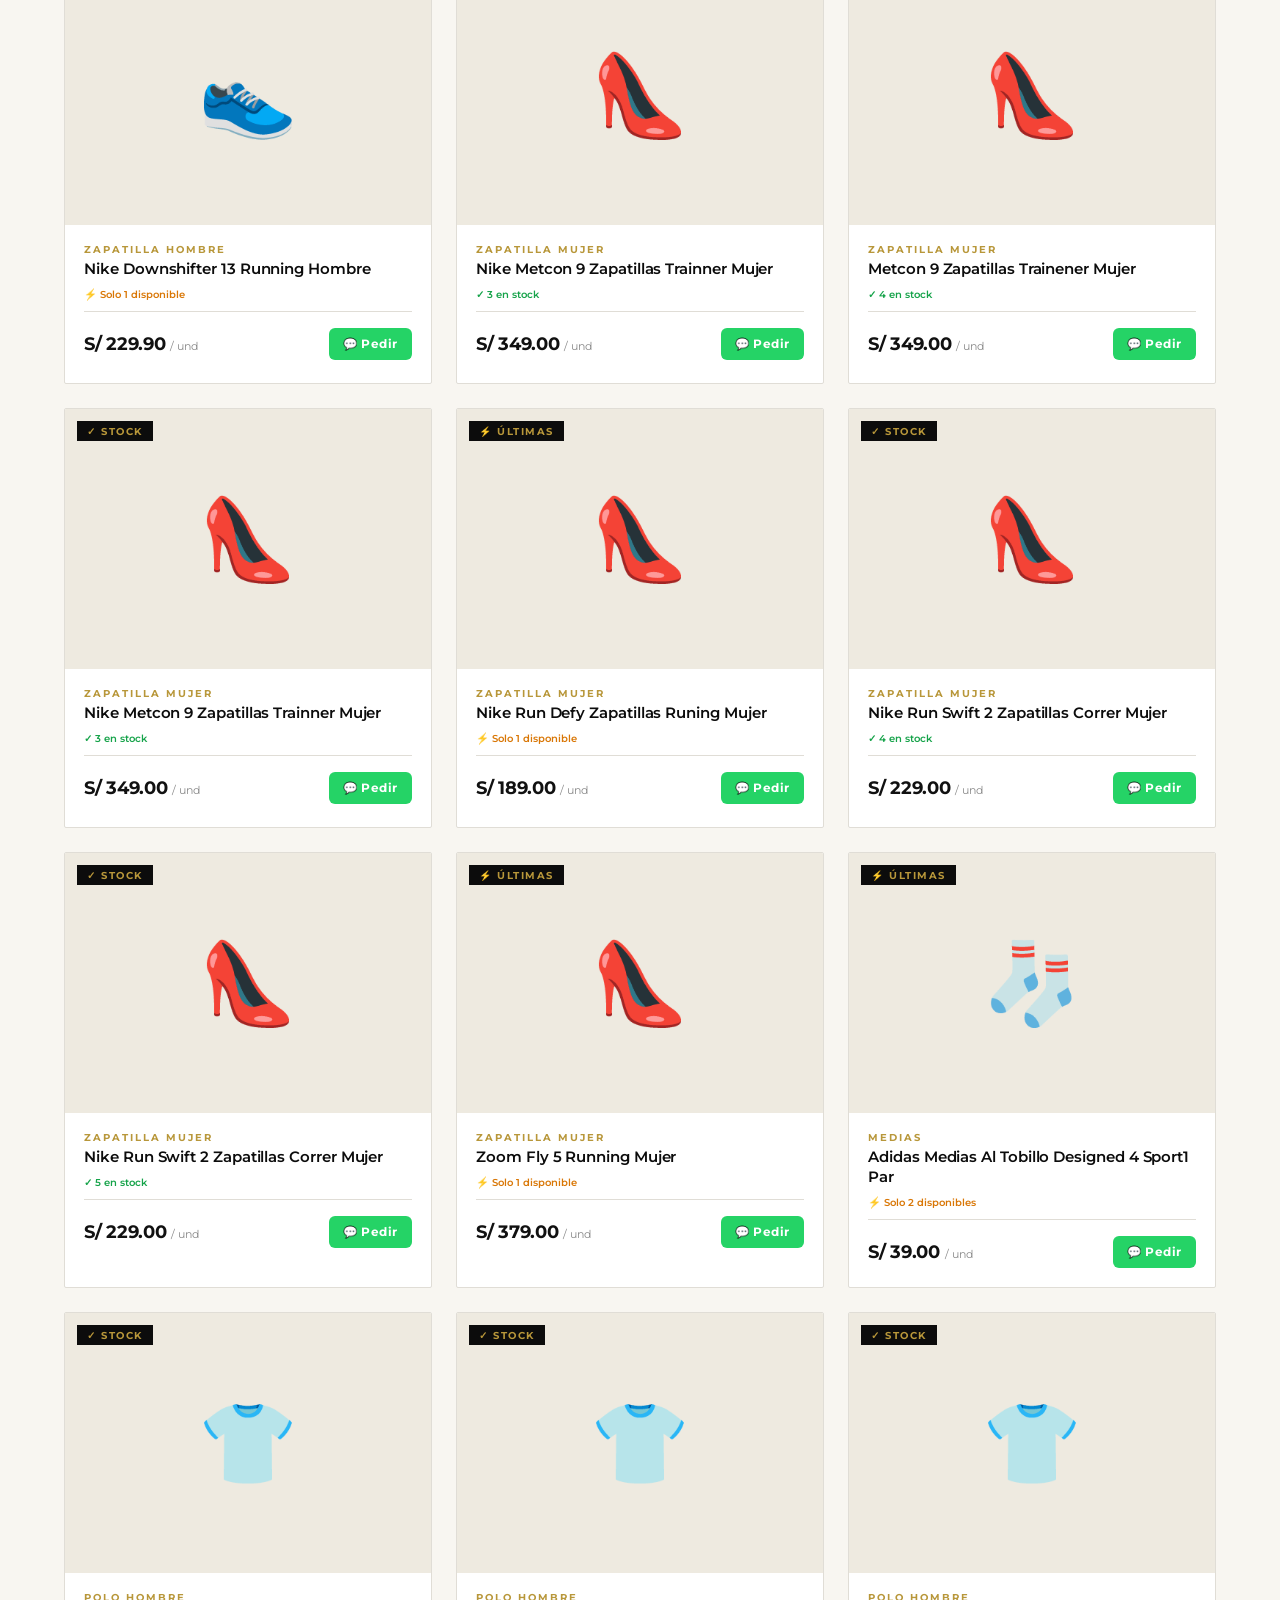
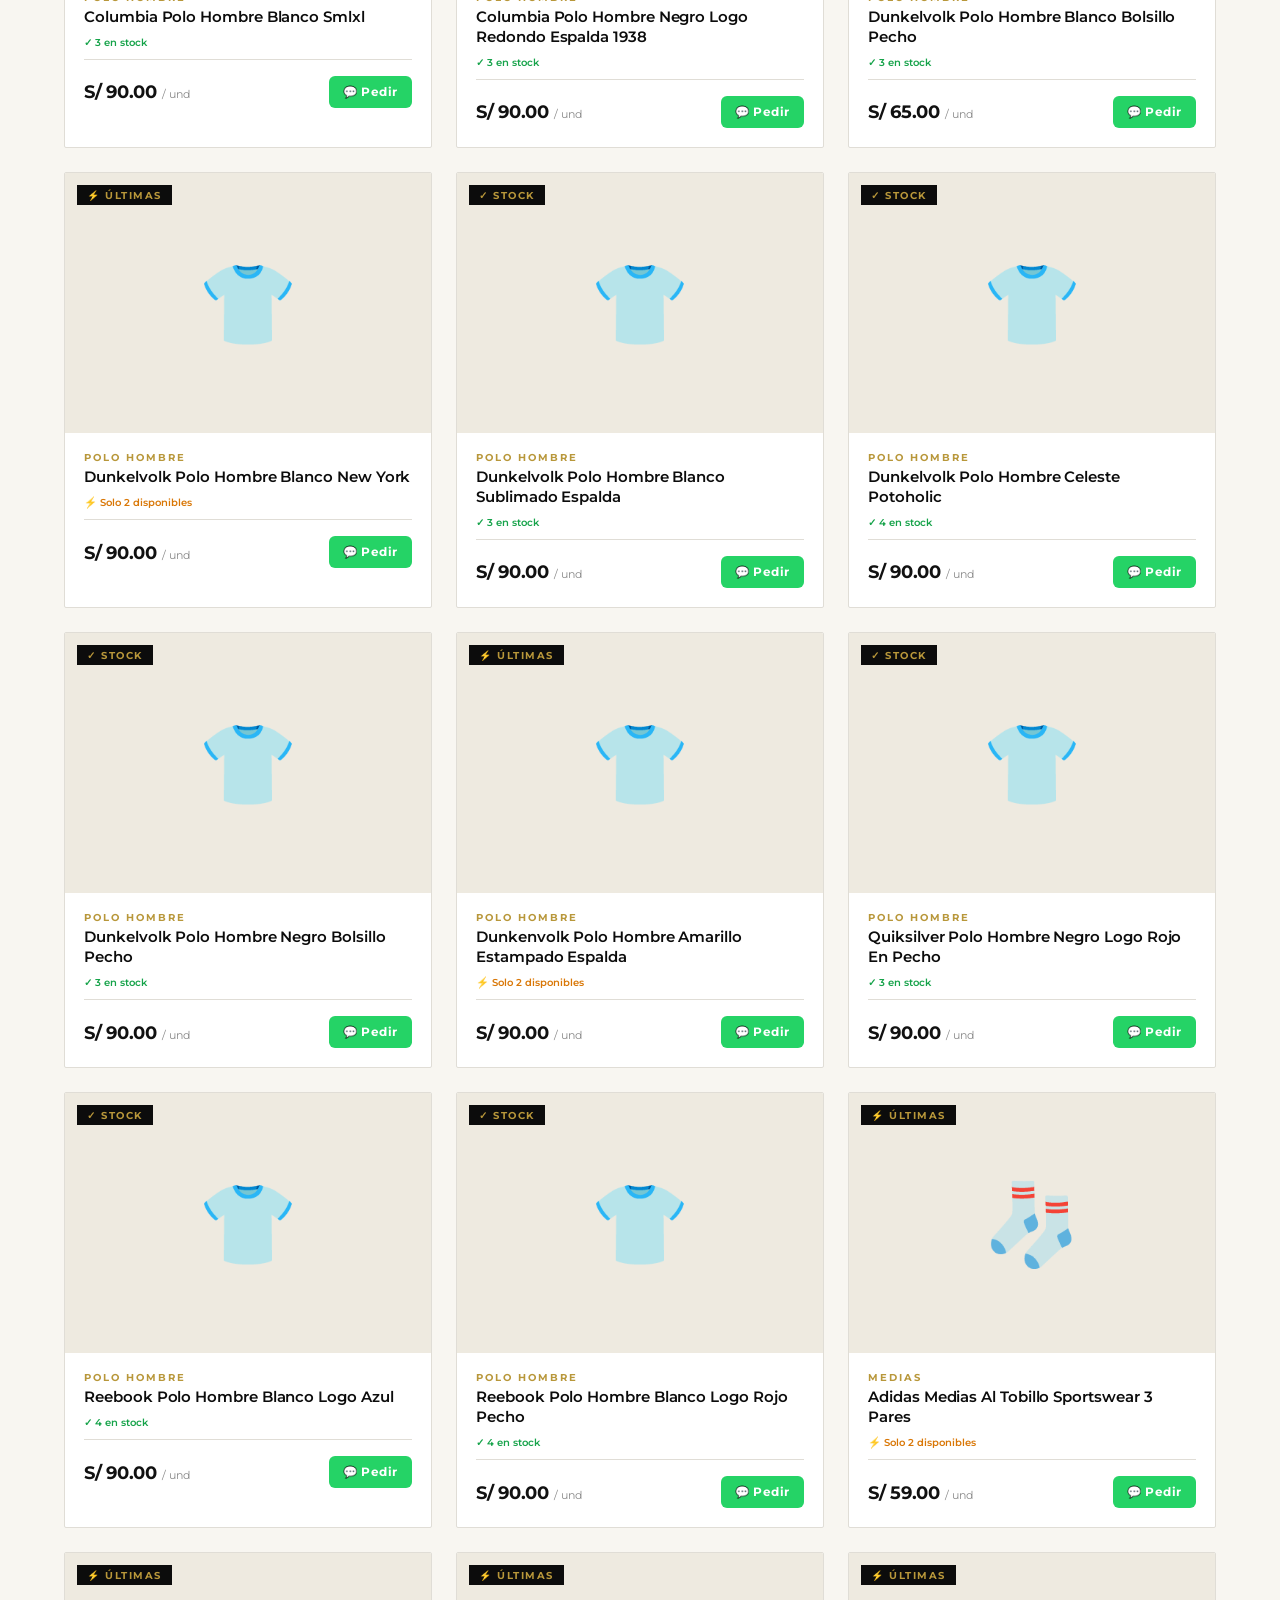
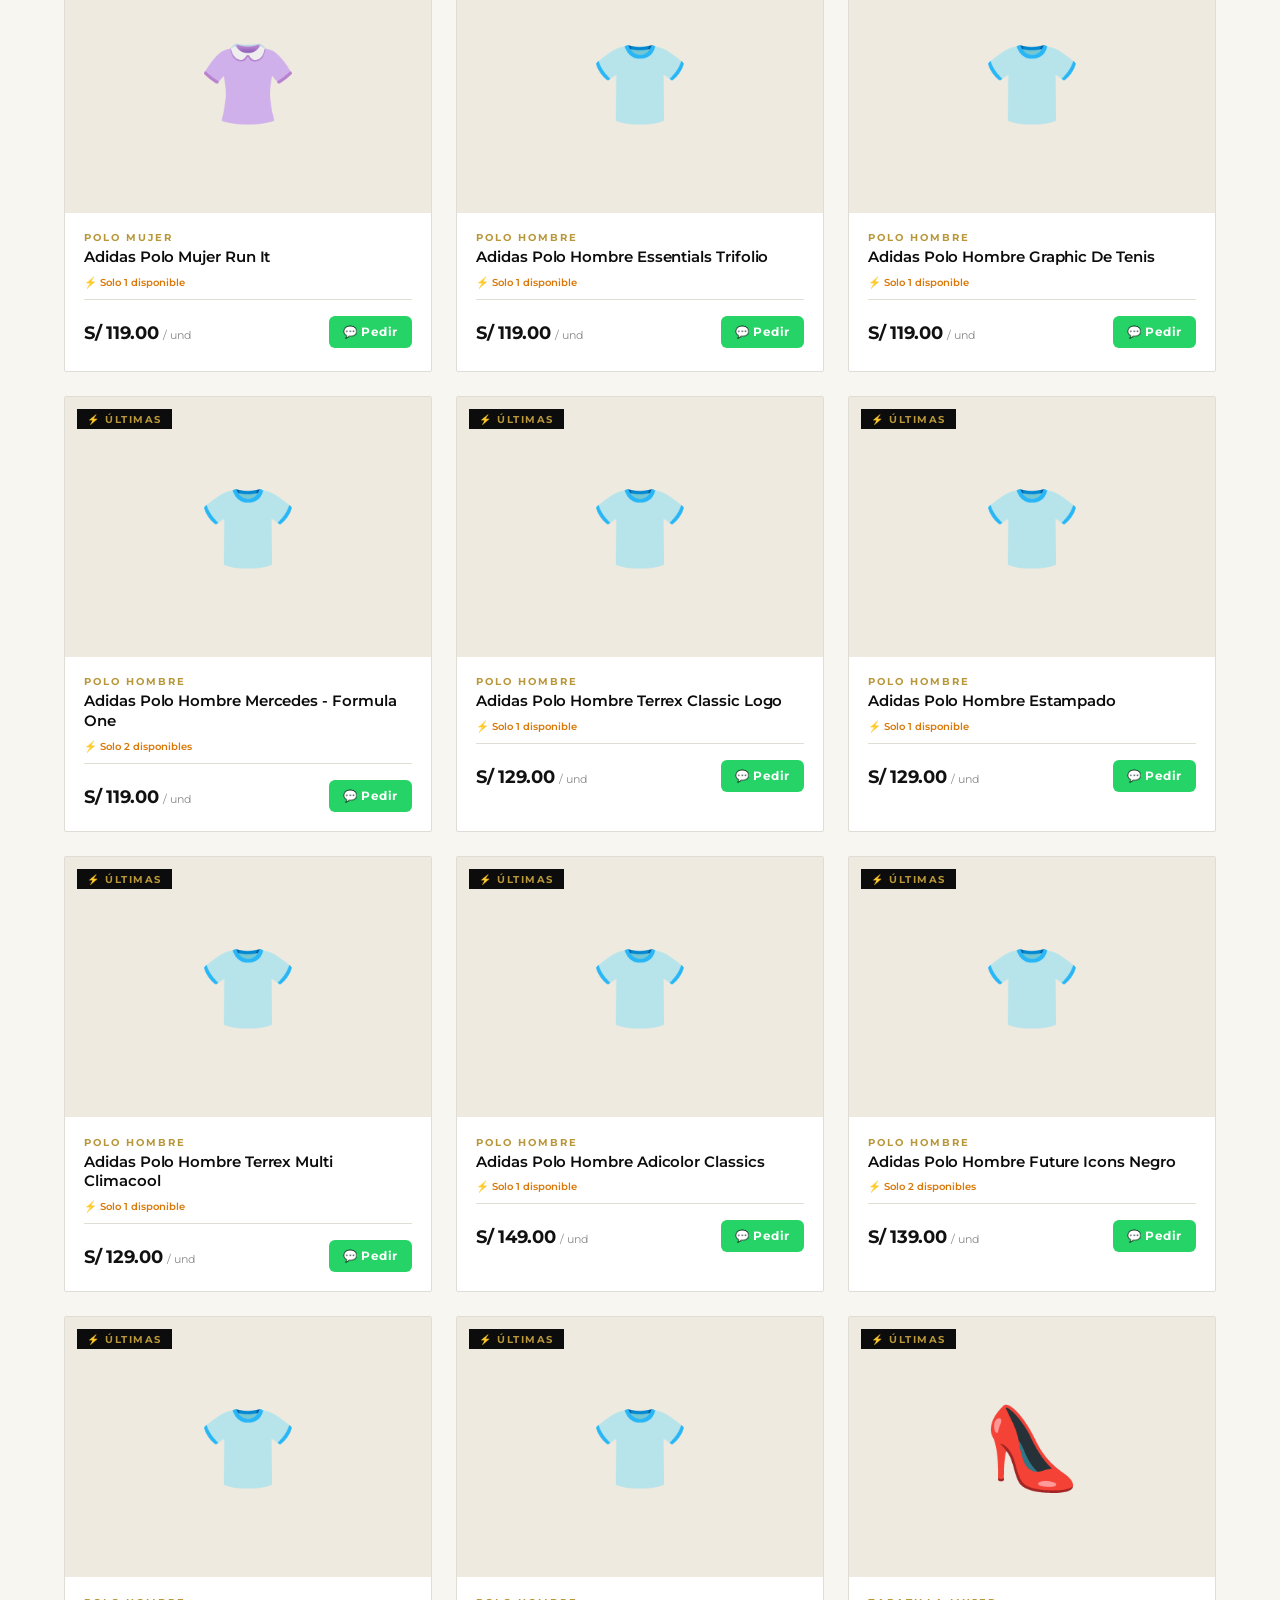
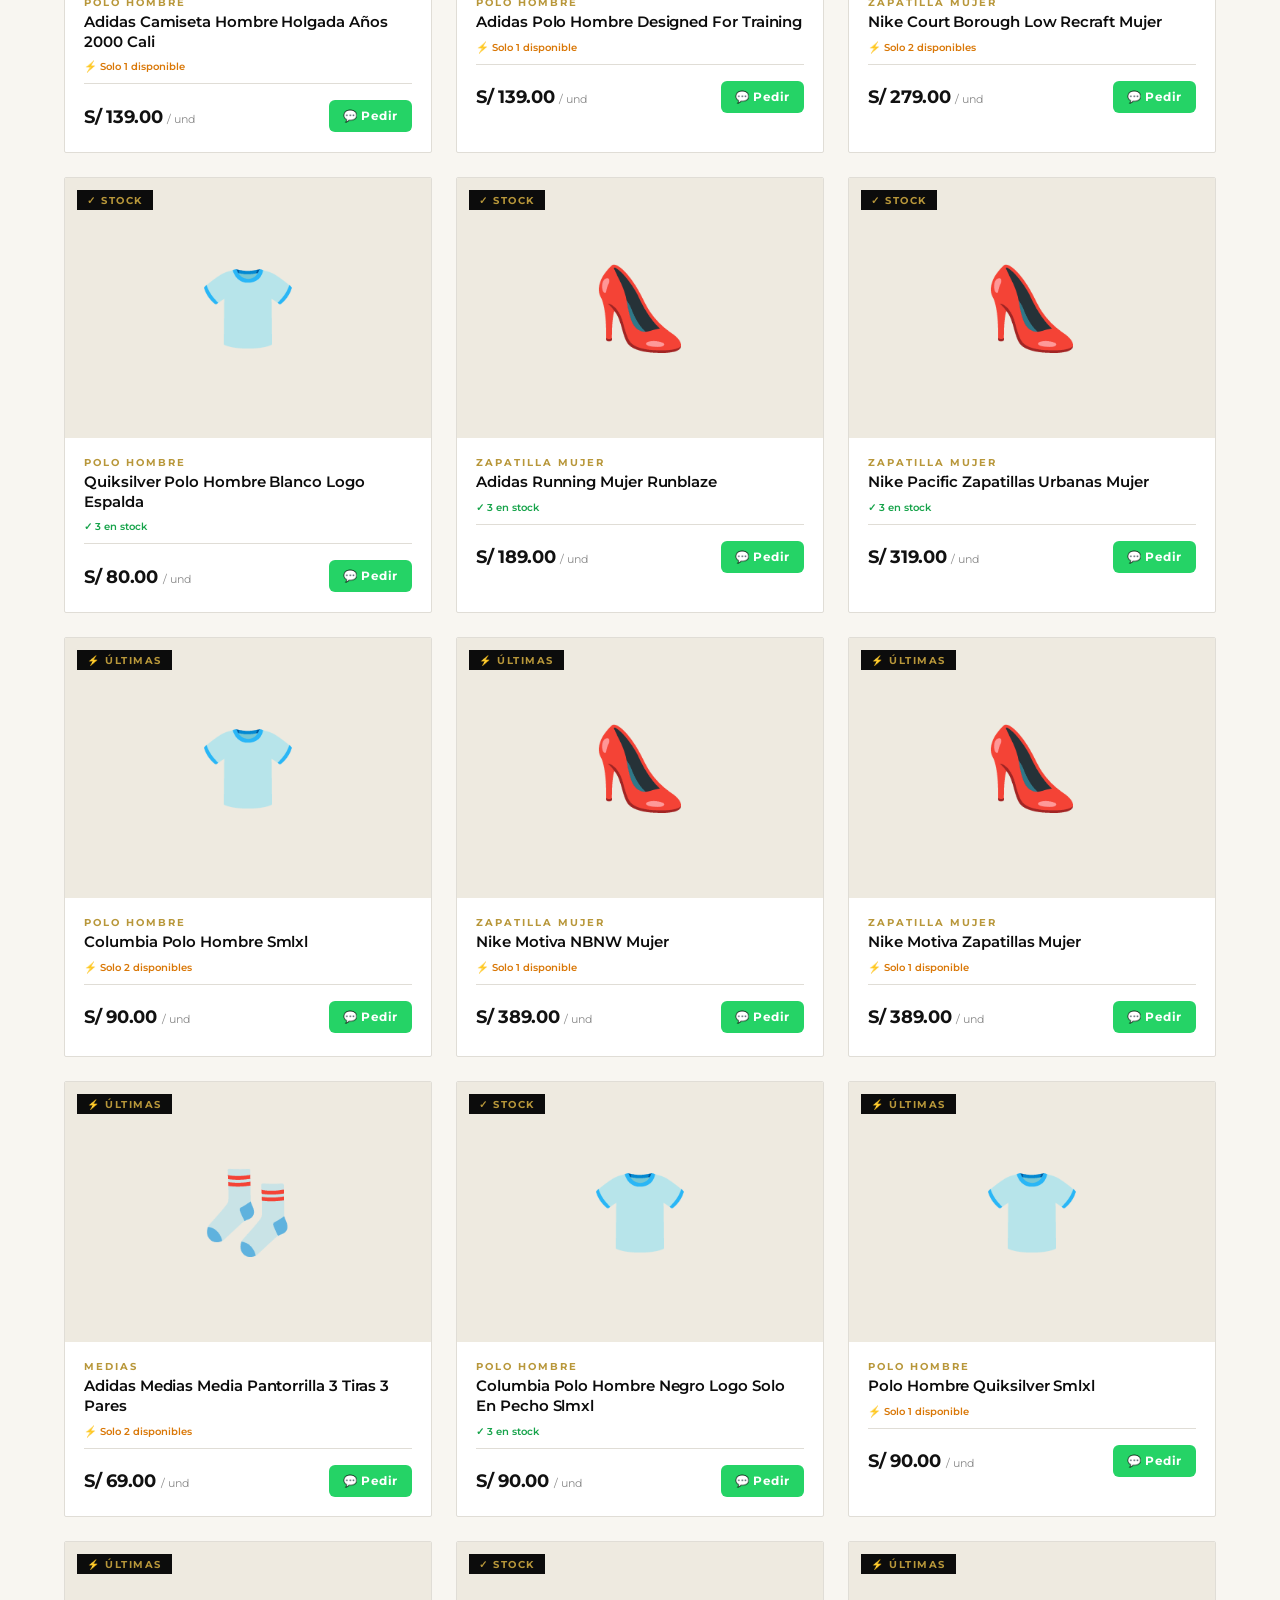
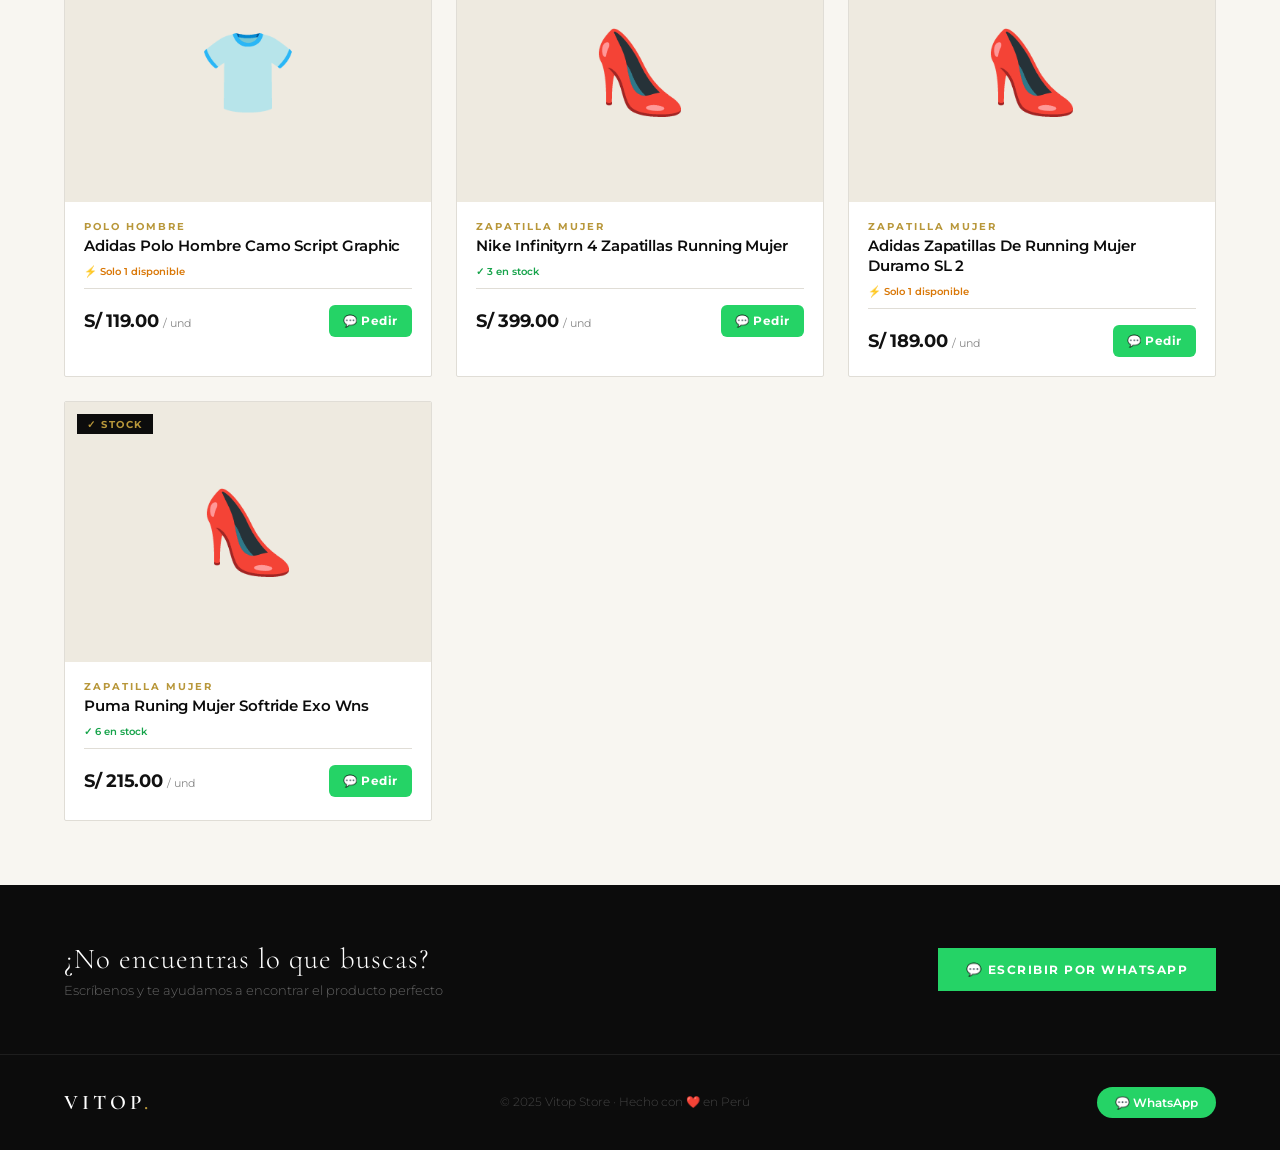
==== commit fc738397: "vitop" ====
--- a/index.html
+++ b/index.html
@@ -89,6 +89,7 @@
   <a href="https://wa.me/51961836500?text=Hola%20Vitop%20Store!%20🛍️" 
      class="wa-float" target="_blank" title="Escríbenos">💬</a>
 
+  <script src="tallas-data.js"></script>
   <script src="script.js"></script>
 </body>
 </html>
--- a/styles.css
+++ b/styles.css
@@ -316,39 +316,7 @@
   box-shadow: 0 16px 40px rgba(0,0,0,.1);
 }
  
-/* imagen / emoji placeholder */
-.producto-img {
-  width: 100%;
-  height: 260px;
-  background: var(--light);
-  position: relative;
-  overflow: hidden;
-}
-
-.producto-img img {
-  position: absolute;
-  top: 0; left: 0;
-  width: 100%;
-  height: 100%;
-  object-fit: contain;
-  object-position: center;
-  padding: 12px;
-  background: #f8f6f1;
-}
-
-.producto-img > div {
-  width: 100%;
-  height: 100%;
-  display: flex;
-  align-items: center;
-  justify-content: center;
-  font-size: 5rem;
-}
-
-.producto:hover .producto-img img {
-  transform: scale(1.04);
-  transition: transform .4s ease;
-}
+/* imagen / emoji placeholder: definición real más abajo, sección "ESTILO ADIDAS" */
  
 /* badges */
 .badge {
@@ -382,11 +350,12 @@
 }
  
 .producto-nombre {
-  font-family: 'Cormorant Garamond', serif;
-  font-size: 1.05rem;
-  font-weight: 600;
-  color: var(--black);
-  line-height: 1.3;
+  font-family: 'Montserrat', sans-serif;
+  font-size: 0.92rem;
+  font-weight: 600;
+  color: var(--black);
+  line-height: 1.35;
+  letter-spacing: -.005em;
   margin-bottom: 8px;
 }
  
@@ -397,14 +366,16 @@
   margin-bottom: 12px;
 }
 .talla-chip {
-  width: 32px; height: 32px;
+  min-width: 32px; height: 28px;
+  padding: 0 6px;
   border: 1px solid var(--border);
   display: flex; align-items: center; justify-content: center;
-  font-size: 0.58rem;
-  font-weight: 700;
-  color: var(--muted);
+  font-size: 0.6rem;
+  font-weight: 600;
+  font-family: 'Montserrat', sans-serif;
+  color: var(--black);
   letter-spacing: 0.5px;
-  border-radius: 4px;
+  border-radius: 3px;
 }
  
 .producto-footer {
@@ -422,12 +393,46 @@
   font-weight: 600;
   color: var(--black);
   line-height: 1;
+  display: flex;
+  align-items: center;
+  flex-wrap: wrap;
+  gap: 5px;
 }
 .producto-precio small {
   font-family: 'Montserrat', sans-serif;
-  font-size: 0.68rem;
+  font-size: 0.72rem;
   color: var(--muted);
   font-weight: 400;
+}
+
+/* Precio con descuento — misma tipografía elegante */
+.precio-oferta {
+  font-family: 'Cormorant Garamond', serif;
+  font-size: 1.5rem;
+  font-weight: 600;
+  color: var(--black);
+}
+
+.precio-original {
+  font-family: 'Cormorant Garamond', serif;
+  font-size: 1.1rem;
+  font-weight: 400;
+  color: var(--muted);
+  text-decoration: line-through;
+  margin-left: 4px;
+}
+
+.badge-descuento {
+  display: inline-block;
+  background: #e8f5e9;
+  color: #2e7d32;
+  font-family: 'Montserrat', sans-serif;
+  font-size: .68rem;
+  font-weight: 700;
+  padding: 2px 7px;
+  border-radius: 20px;
+  margin-left: 4px;
+  vertical-align: middle;
 }
  
 /* stock display */
@@ -587,36 +592,301 @@
 .producto {
   height: auto;
   min-height: 420px;
-}
-
+  cursor: pointer;
+}
+
+/* ── PRECIOS CON DESCUENTO ─────────────────── */
+.precio-oferta {
+  font-family: 'Montserrat', sans-serif;
+  font-size: 1.15rem;
+  font-weight: 700;
+  color: var(--black);
+}
+
+.precio-original {
+  font-family: 'Montserrat', sans-serif;
+  font-size: .85rem;
+  font-weight: 400;
+  color: var(--muted);
+  text-decoration: line-through;
+  margin-left: 6px;
+}
+
+.badge-descuento {
+  display: inline-block;
+  background: #e8f5e9;
+  color: #2e7d32;
+  font-family: 'Montserrat', sans-serif;
+  font-size: .68rem;
+  font-weight: 700;
+  padding: 2px 7px;
+  border-radius: 20px;
+  margin-left: 6px;
+  vertical-align: middle;
+}
+
+/* ── PRECIOS MEJORADOS ────────────────────────── */
+.producto-precio {
+  font-family: 'Montserrat', sans-serif;
+  font-size: 1.1rem;
+  font-weight: 700;
+  color: var(--black);
+  display: flex;
+  align-items: center;
+  flex-wrap: wrap;
+  gap: 5px;
+}
+
+.producto-precio small {
+  font-size: .75rem;
+  font-weight: 400;
+  color: var(--muted);
+}
+
+/* Precio con descuento en tarjeta */
+.precio-oferta {
+  font-family: 'Montserrat', sans-serif;
+  font-size: 1.1rem;
+  font-weight: 700;
+  color: var(--black);
+}
+
+.precio-original {
+  font-family: 'Montserrat', sans-serif;
+  font-size: .82rem;
+  font-weight: 400;
+  color: var(--muted);
+  text-decoration: line-through;
+}
+
+.badge-descuento {
+  display: inline-block;
+  background: #fff0f0;
+  color: #c62828;
+  font-family: 'Montserrat', sans-serif;
+  font-size: .65rem;
+  font-weight: 700;
+  letter-spacing: .03em;
+  padding: 2px 7px;
+  border-radius: 20px;
+}
+
+/* ══════════════════════════════
+   PRECIOS ESTILO NIKE
+══════════════════════════════ */
+
+/* Contenedor del precio en tarjeta */
+.precio-nike-wrap {
+  display: flex;
+  flex-direction: column;
+  gap: 2px;
+}
+
+/* Precio sin descuento */
+.precio-nike-normal {
+  font-family: 'Montserrat', sans-serif;
+  font-size: 1.05rem;
+  font-weight: 600;
+  color: var(--black);
+  letter-spacing: -.01em;
+}
+
+/* Fila: precio nuevo + tachado */
+.precio-nike-fila {
+  display: flex;
+  align-items: baseline;
+  gap: 8px;
+  flex-wrap: wrap;
+}
+
+/* Precio con descuento — negro y bold */
+.precio-nike-nuevo {
+  font-family: 'Montserrat', sans-serif;
+  font-size: 1.05rem;
+  font-weight: 700;
+  color: var(--black);
+  letter-spacing: -.01em;
+}
+
+/* Precio original tachado — gris */
+.precio-nike-original {
+  font-family: 'Montserrat', sans-serif;
+  font-size: .88rem;
+  font-weight: 400;
+  color: #aaa;
+  text-decoration: line-through;
+  letter-spacing: -.01em;
+}
+
+/* "X% de descuento" en verde como Nike */
+.precio-nike-label {
+  font-family: 'Montserrat', sans-serif;
+  font-size: .72rem;
+  font-weight: 600;
+  color: #1a7a3c;
+  letter-spacing: .01em;
+}
+
+/* Ocultar el precio-footer antiguo si existe */
+.producto-footer {
+  display: flex;
+  align-items: center;
+  justify-content: space-between;
+  gap: 8px;
+  margin-top: 8px;
+}
+/* ══════════════════════════════════════════
+   ESTILO ADIDAS — Hover imagen, tallas hover
+══════════════════════════════════════════ */
+
+/* Imagen con transición suave */
 .producto-img {
   width: 100%;
-  height: 260px !important;
-  min-height: 260px !important;
-  max-height: 260px !important;
-  background: #f0ede6;
+  height: 260px;
+  background: var(--light);
   position: relative;
   overflow: hidden;
   flex-shrink: 0;
 }
-
-.producto-img img {
+.img-principal {
   position: absolute;
   top: 0; left: 0;
-  width: 100%;
-  height: 100%;
+  width: 100%; height: 100%;
   object-fit: contain;
   object-position: center;
   padding: 16px;
-}
-
-.producto-img > div {
+  background: #fff;
+  transition: opacity .35s ease, transform .4s ease;
+}
+.producto:hover .img-principal {
+  transform: scale(1.03);
+}
+.emoji-placeholder {
   position: absolute;
   top: 0; left: 0;
-  width: 100%;
-  height: 100%;
+  width: 100%; height: 100%;
   display: flex;
   align-items: center;
   justify-content: center;
   font-size: 5rem;
-}+}
+
+/* Tallas — aparecen en hover sobre la imagen (zona inferior) */
+.tallas-hover {
+  position: absolute;
+  bottom: 0; left: 0; right: 0;
+  background: rgba(255,255,255,0.97);
+  padding: 10px 12px 8px;
+  display: flex;
+  flex-wrap: wrap;
+  gap: 5px;
+  align-items: center;
+  transform: translateY(100%);
+  transition: transform .28s ease;
+  border-top: 1px solid #e8e8e8;
+  /* Solo aparece cuando el mouse está en la zona inferior */
+  pointer-events: none;
+}
+.producto:hover .tallas-hover {
+  transform: translateY(0);
+  pointer-events: auto;
+}
+.tallas-hover .talla-chip {
+  min-width: 34px;
+  height: 30px;
+  padding: 0 7px;
+  border: 1.5px solid #222;
+  border-radius: 0;
+  font-size: 0.62rem;
+  font-weight: 700;
+  font-family: 'Montserrat', sans-serif;
+  color: #222;
+  letter-spacing: 0.5px;
+  display: flex;
+  align-items: center;
+  justify-content: center;
+  background: #fff;
+  transition: background .15s, color .15s;
+  cursor: default;
+}
+.tallas-hover .talla-chip.disponible:hover {
+  background: #222;
+  color: #fff;
+}
+
+/* Talla sin stock: opaca y sin posibilidad de confundirla con disponible */
+.tallas-hover .talla-chip.no-disponible {
+  border-color: #ddd;
+  color: #bbb;
+  background: #f7f7f5;
+  text-decoration: line-through;
+  opacity: .6;
+}
+
+/* Guía de tallas link */
+.guia-link {
+  font-family: 'Montserrat', sans-serif;
+  font-size: 0.6rem;
+  font-weight: 600;
+  letter-spacing: 1px;
+  text-transform: uppercase;
+  color: #222;
+  text-decoration: underline;
+  text-underline-offset: 2px;
+  margin-left: auto;
+  white-space: nowrap;
+  transition: color .15s;
+  cursor: pointer;
+}
+.guia-link:hover {
+  color: #000;
+  text-decoration-thickness: 2px;
+}
+
+/* Precios — tipografía limpia Montserrat (estilo Adidas) */
+.precio-wrap {
+  display: flex;
+  align-items: baseline;
+  flex-wrap: wrap;
+  gap: 6px;
+}
+.precio-normal {
+  font-family: 'Montserrat', sans-serif;
+  font-size: 1.1rem;
+  font-weight: 700;
+  color: #111;
+  letter-spacing: -0.3px;
+}
+.precio-normal small {
+  font-size: 0.7rem;
+  font-weight: 400;
+  color: #888;
+  letter-spacing: 0;
+}
+.precio-nuevo {
+  font-family: 'Montserrat', sans-serif;
+  font-size: 1.15rem;
+  font-weight: 700;
+  color: #111;
+  letter-spacing: -0.3px;
+}
+.precio-tachado {
+  font-family: 'Montserrat', sans-serif;
+  font-size: 0.88rem;
+  font-weight: 400;
+  color: #999;
+  text-decoration: line-through;
+}
+.precio-badge {
+  font-family: 'Montserrat', sans-serif;
+  font-size: 0.65rem;
+  font-weight: 700;
+  color: #fff;
+  background: #c0392b;
+  padding: 2px 7px;
+  border-radius: 2px;
+  letter-spacing: 0.5px;
+}
+
+/* Ocultar tallas antiguas del body de la tarjeta */
+.producto-tallas { display: none; }
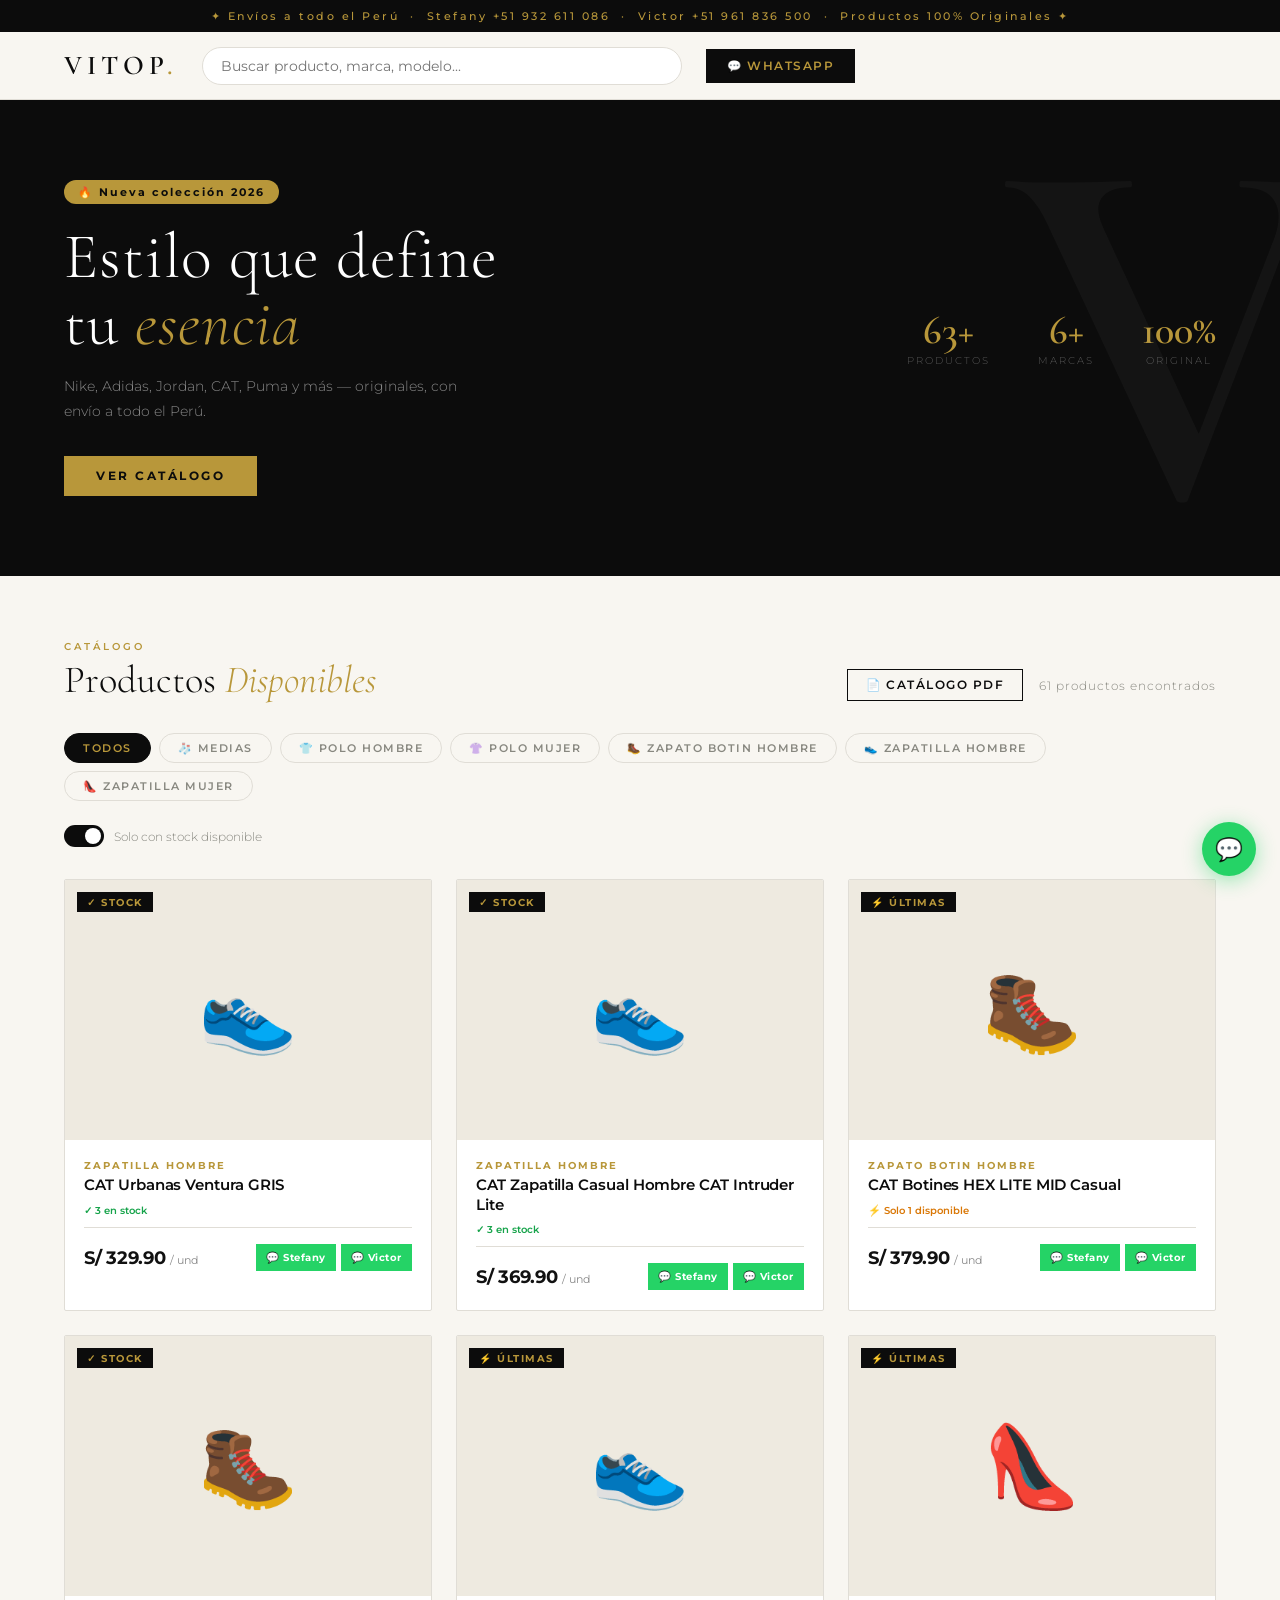
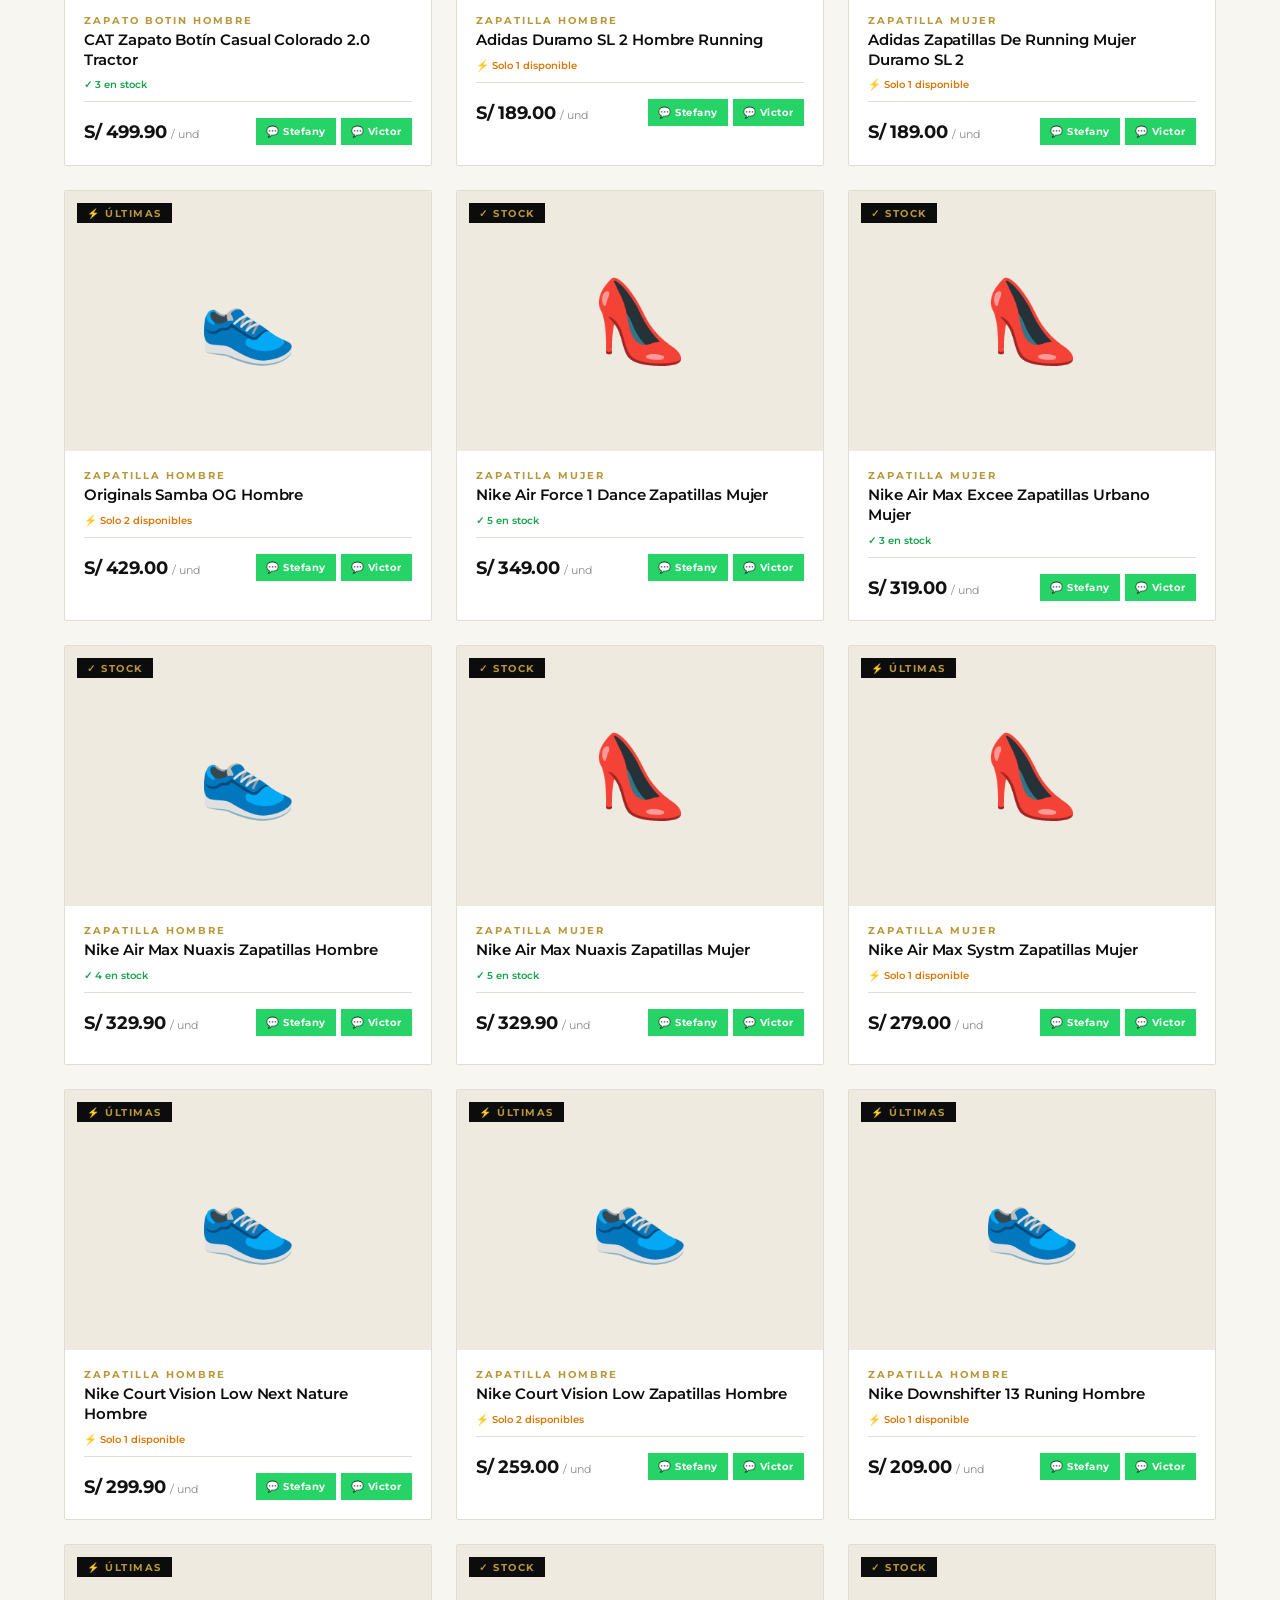
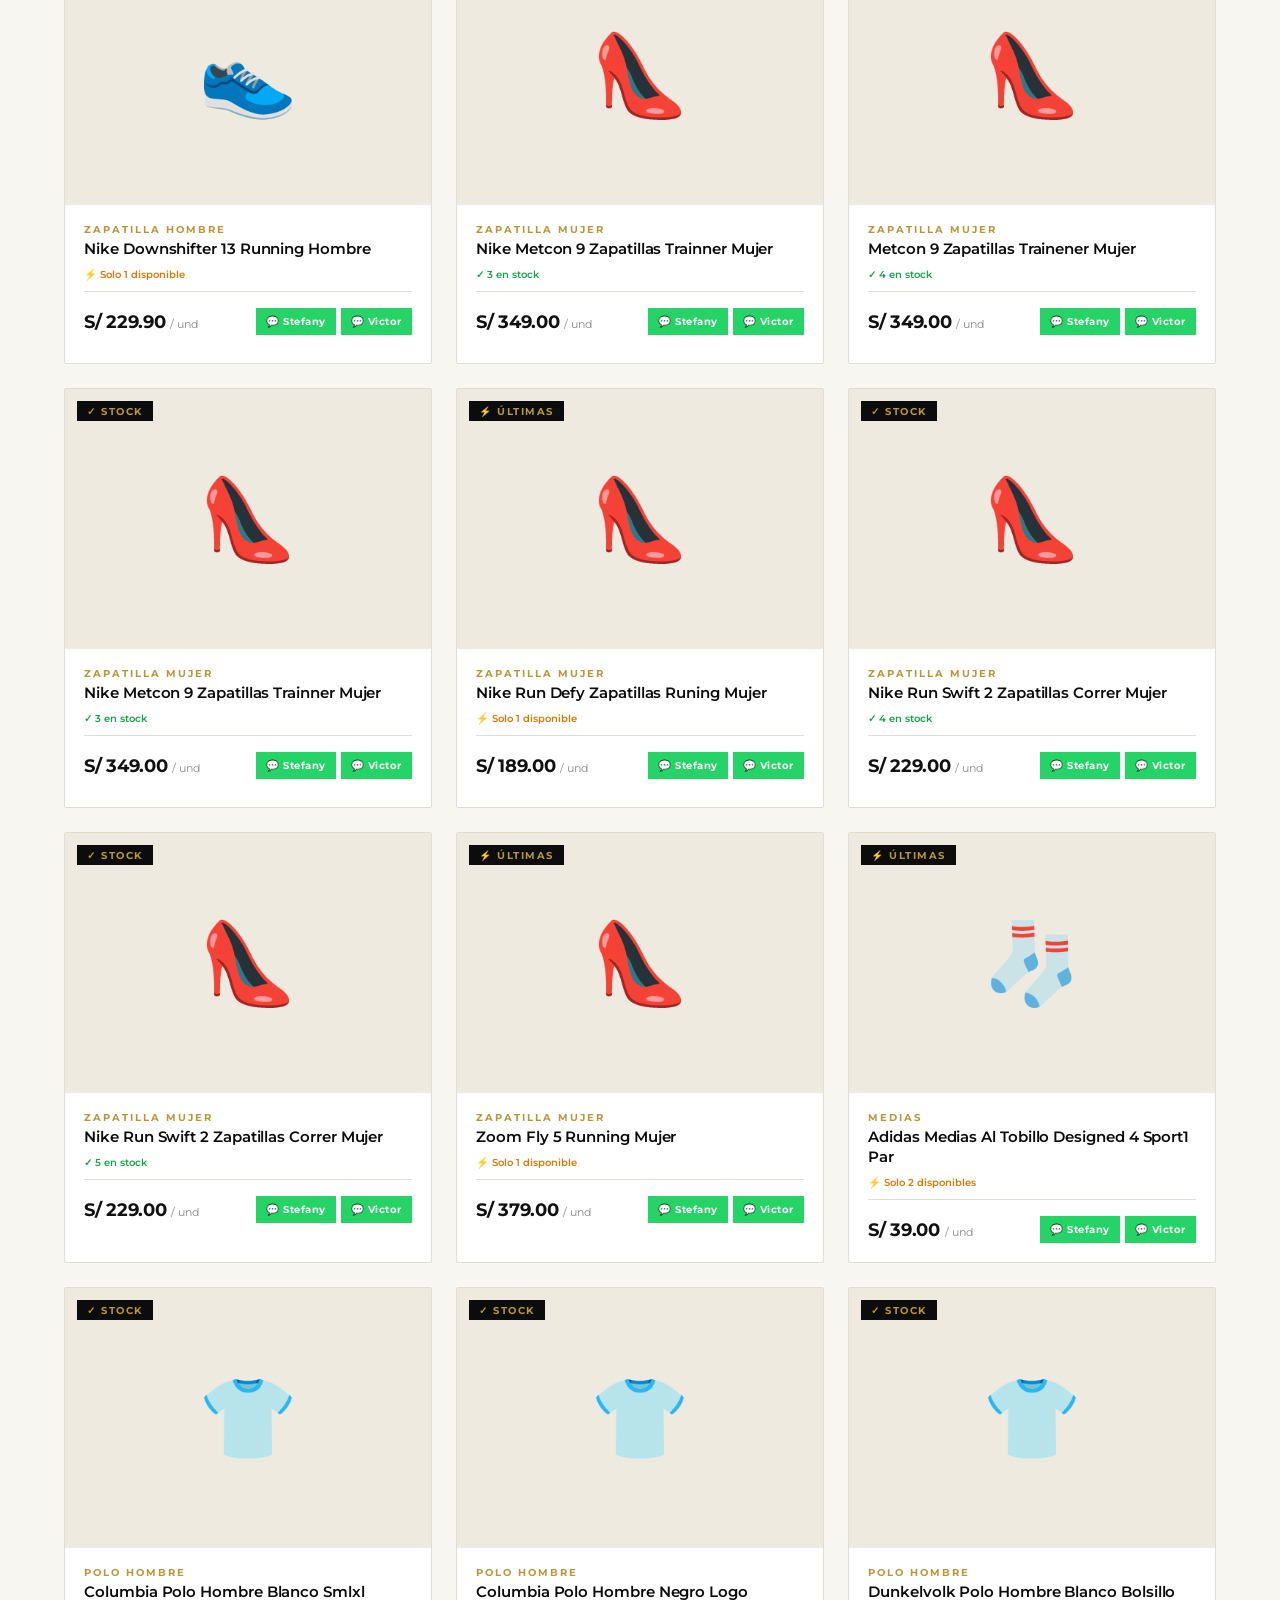
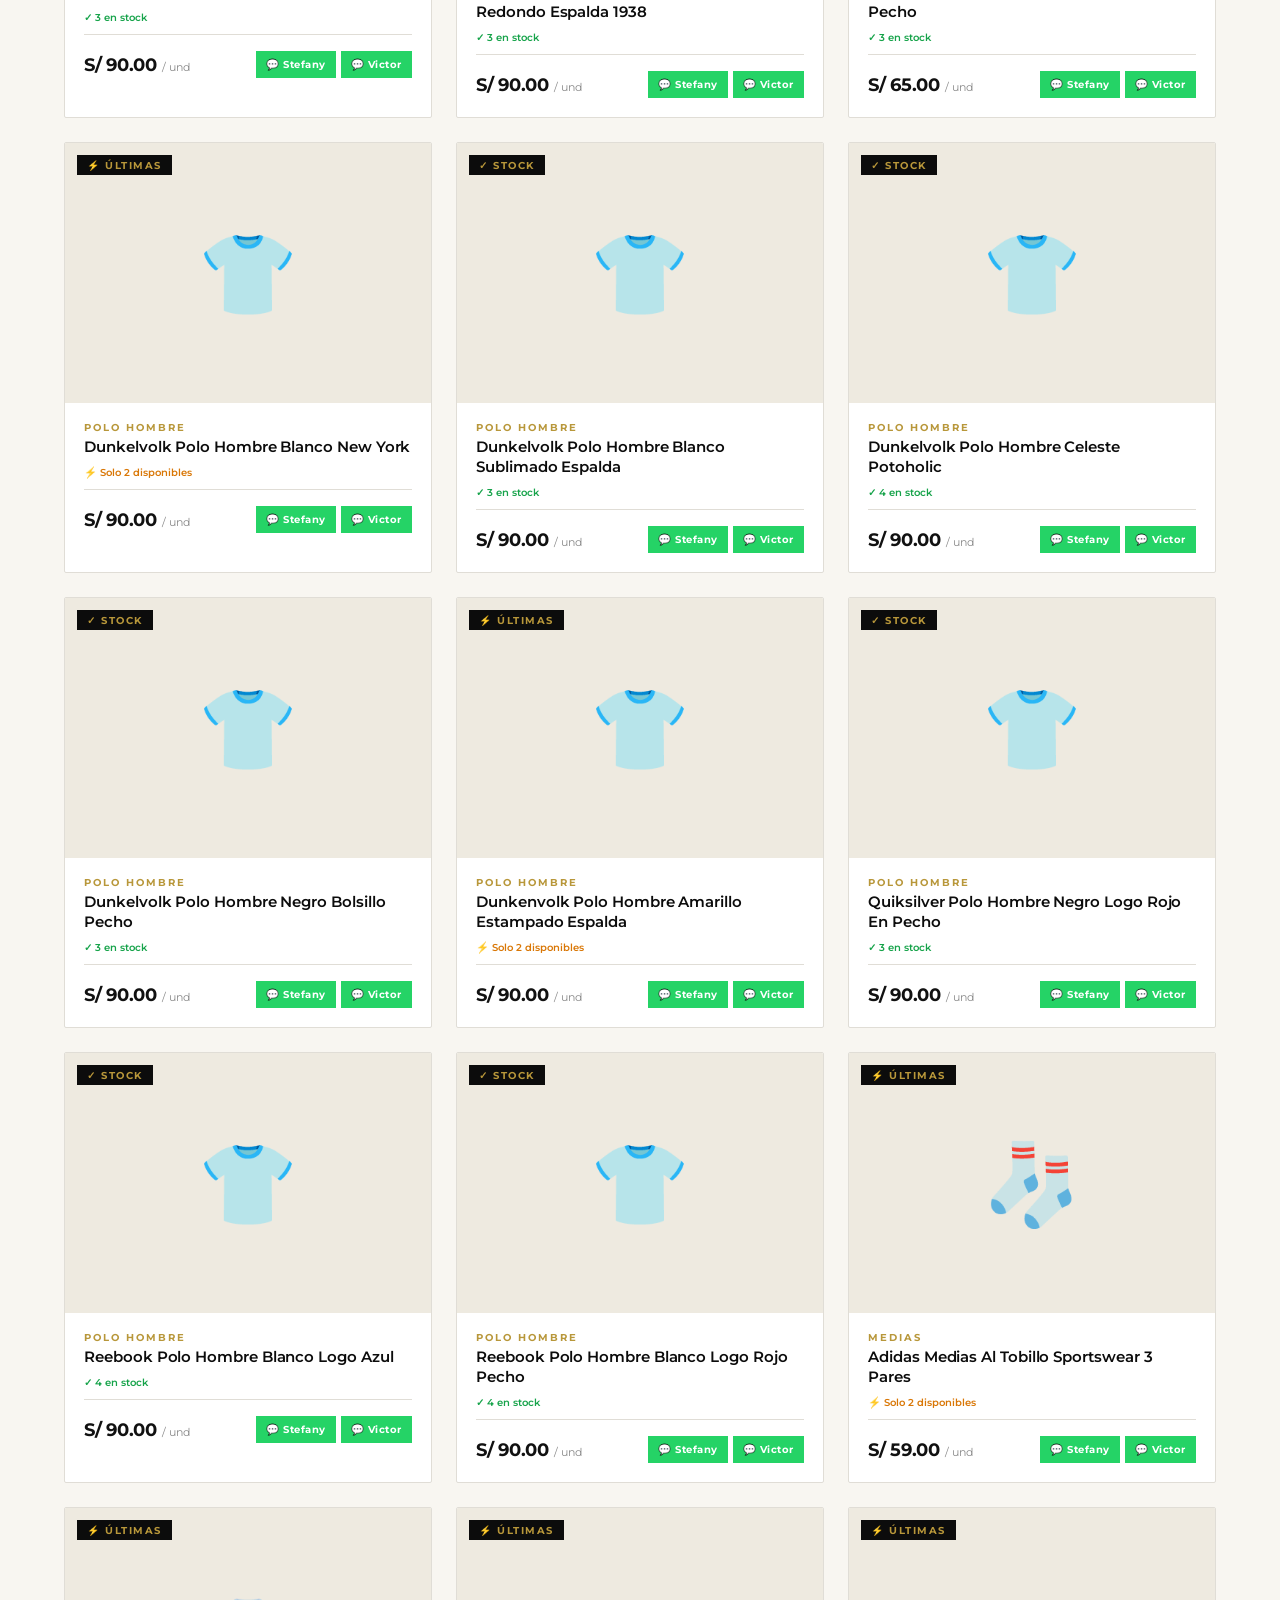
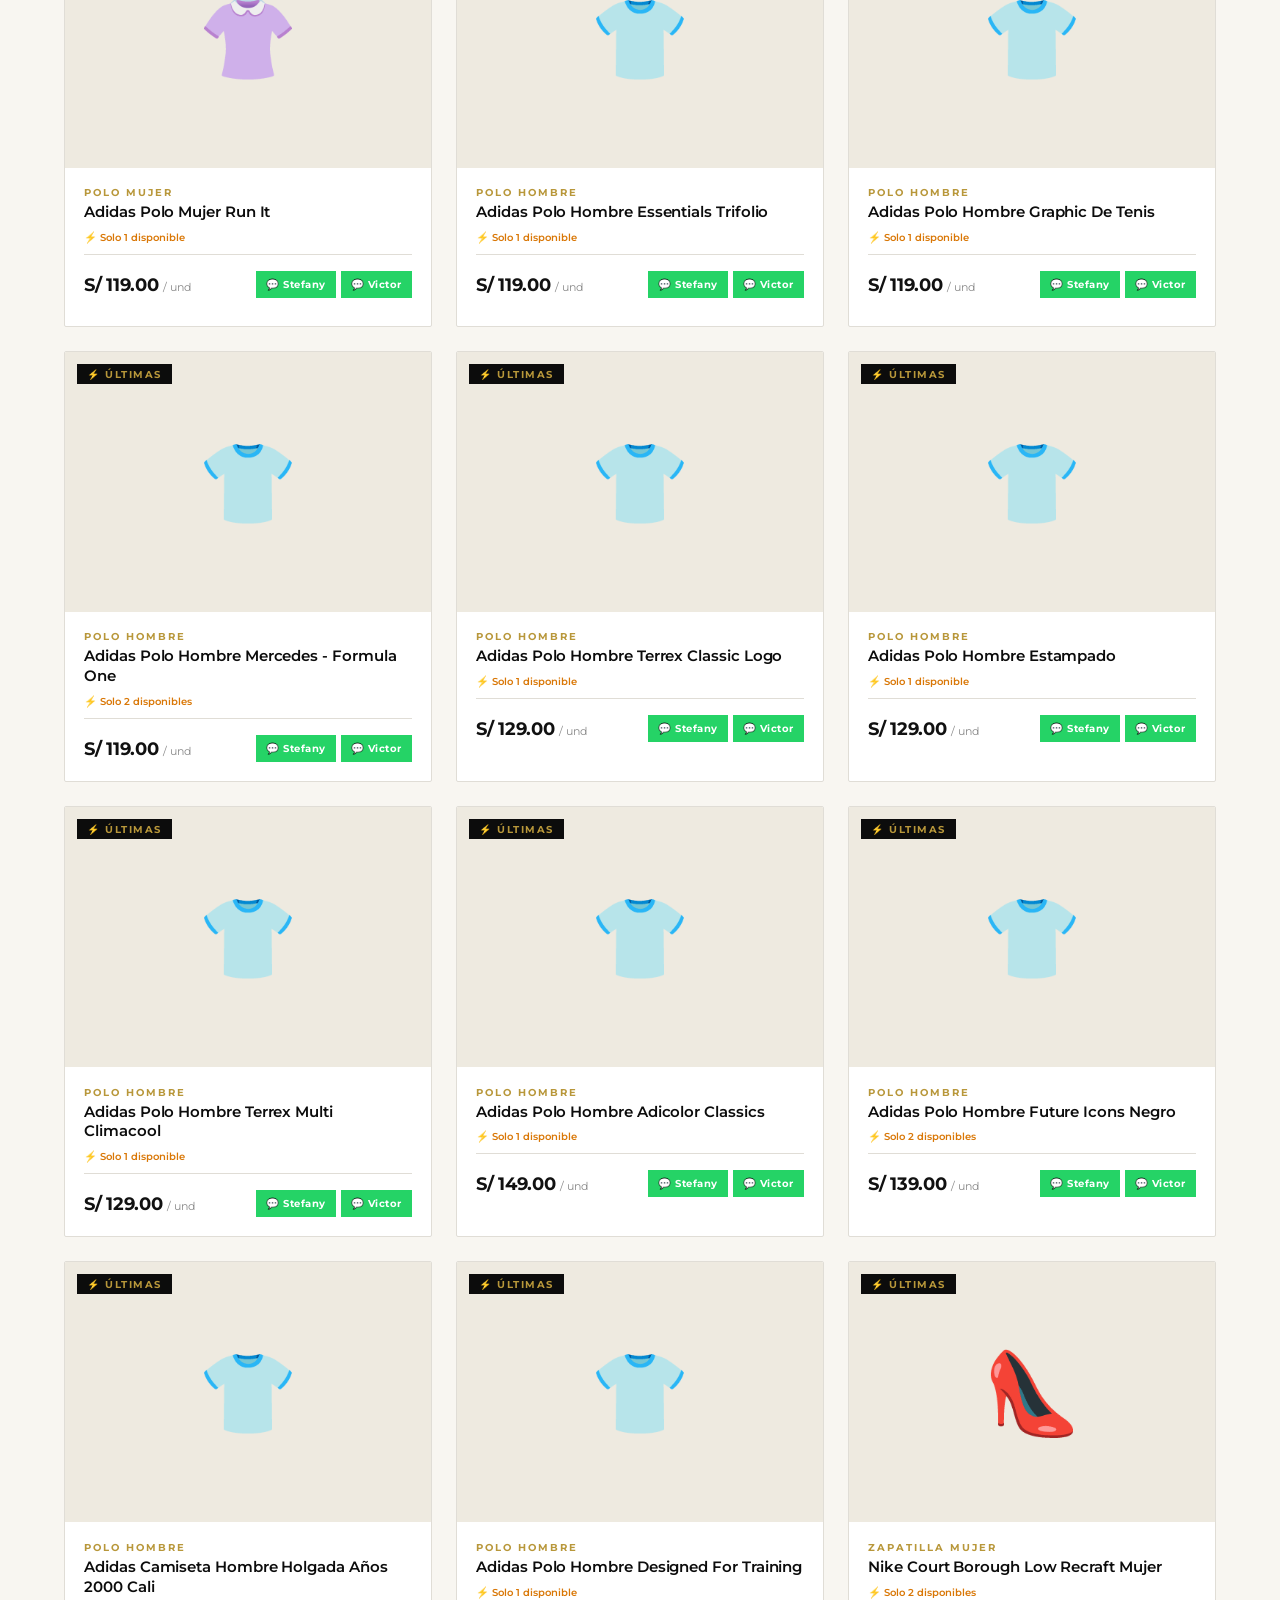
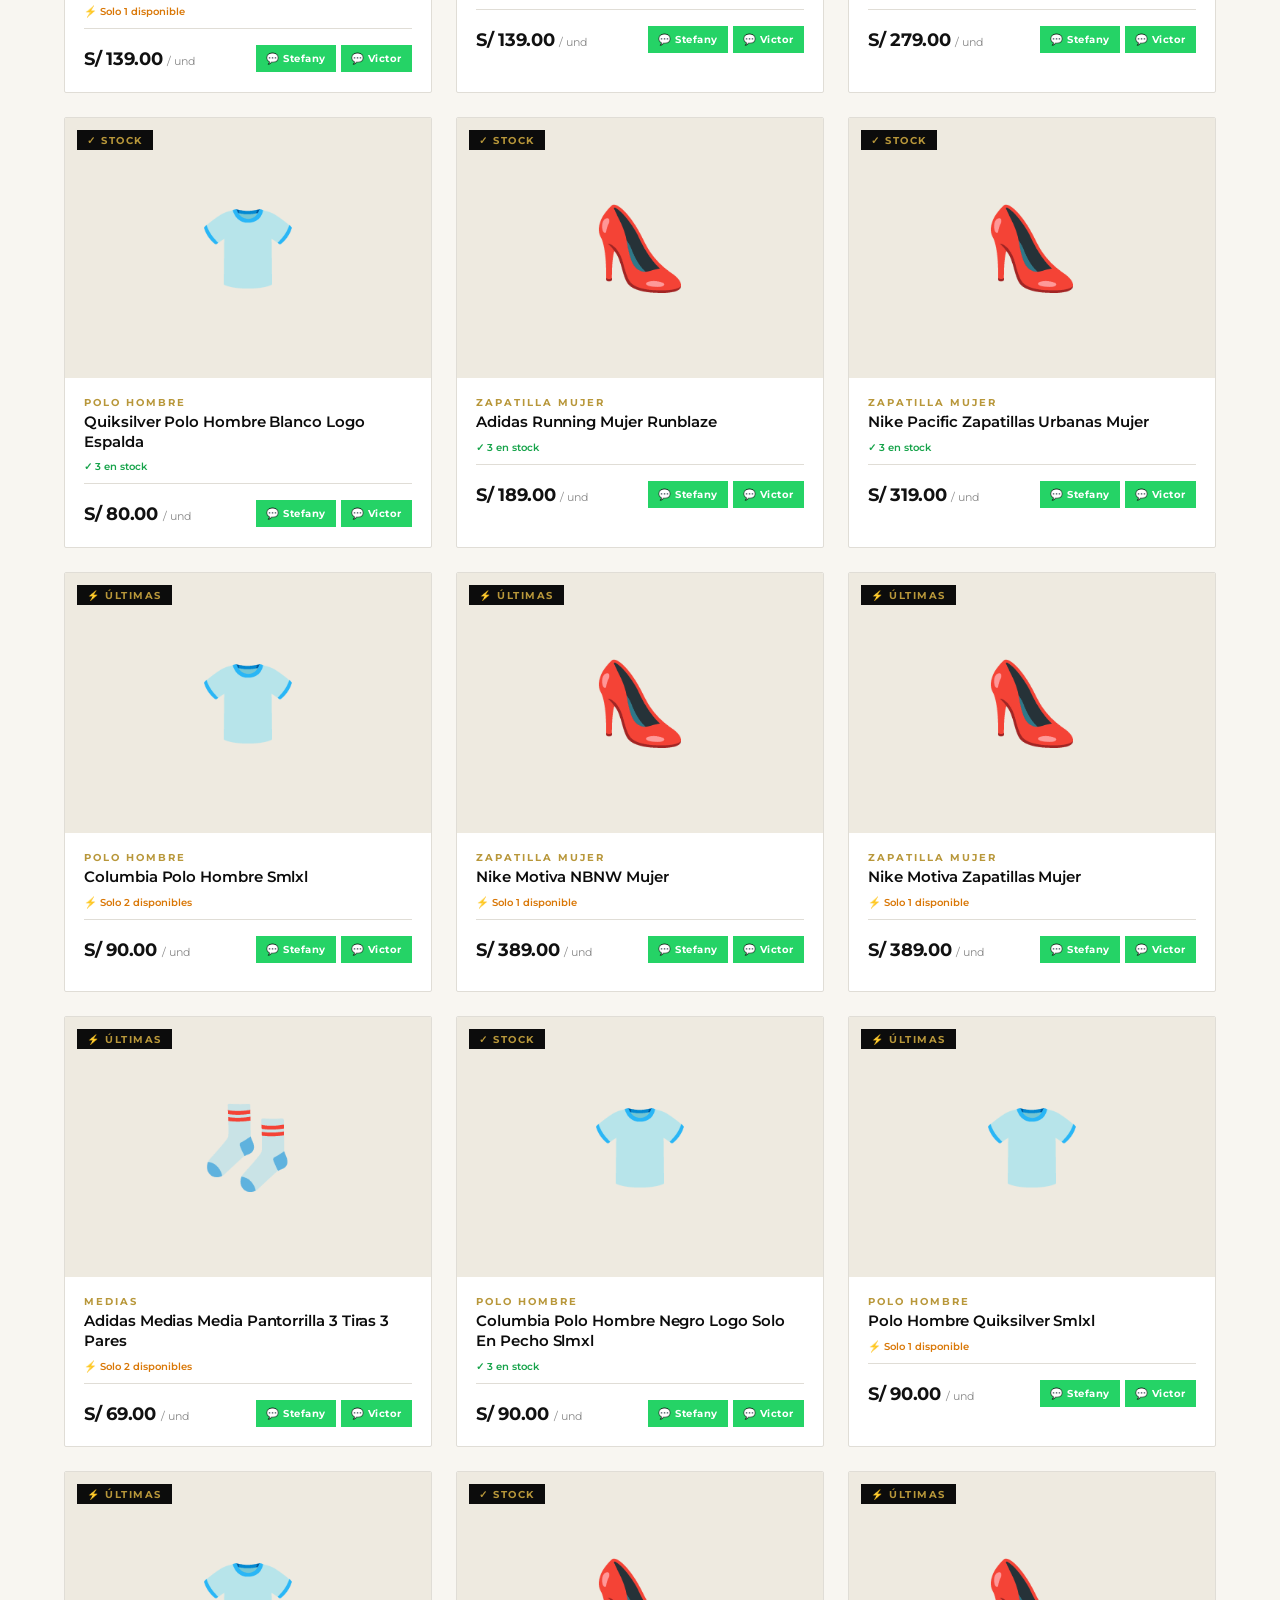
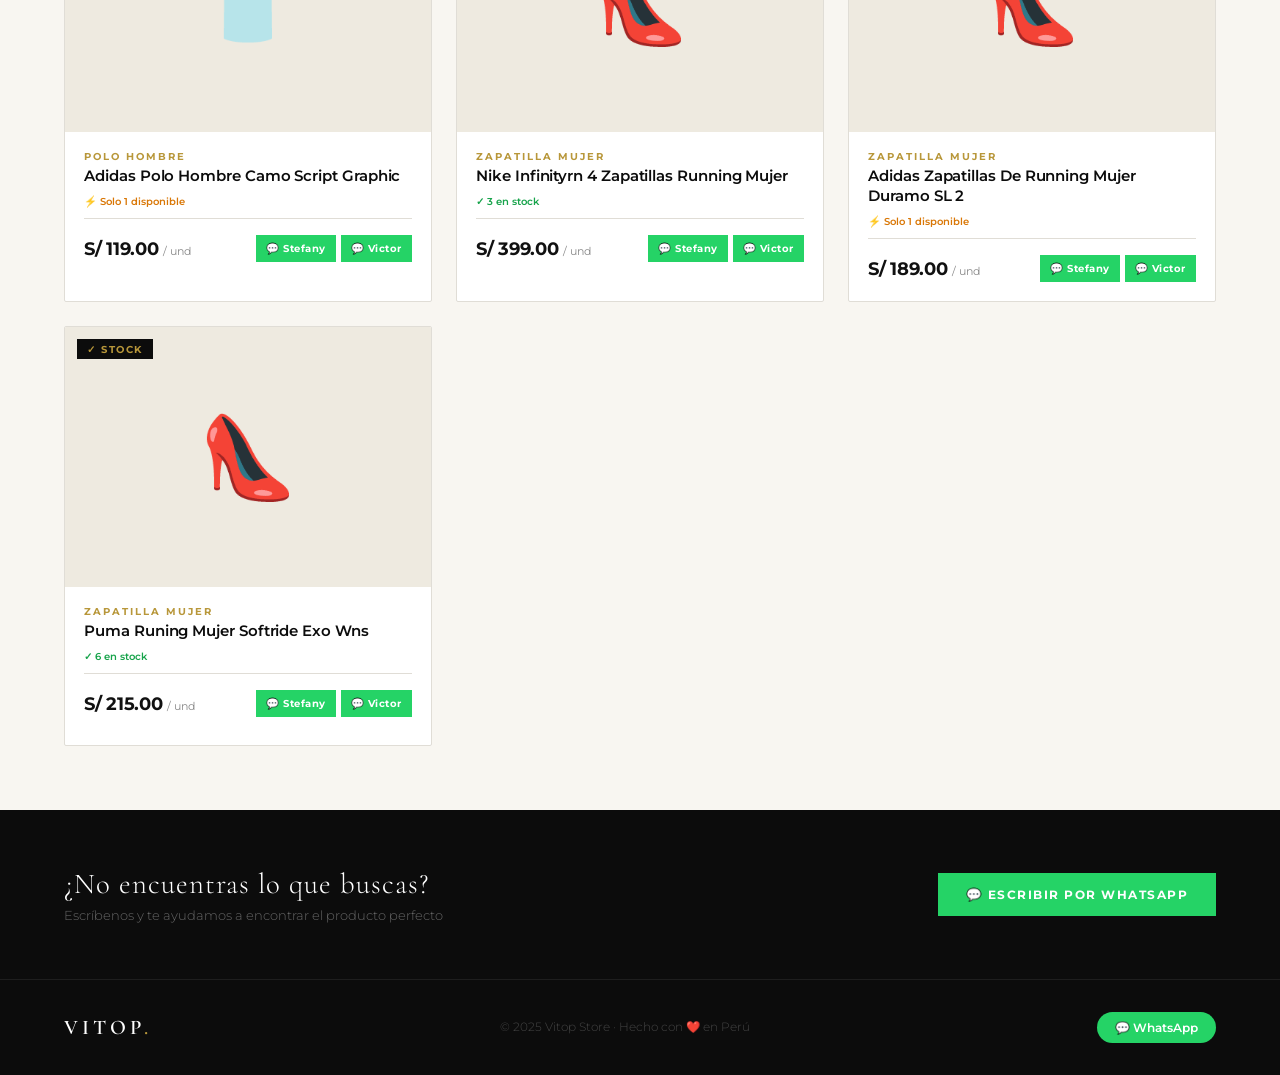
==== commit 064b20ce: "vitop" ====
--- a/index.html
+++ b/index.html
@@ -11,7 +11,10 @@
 
   <!-- BARRA SUPERIOR -->
   <div class="top-bar">
-    ✦ Envíos a todo el Perú &nbsp;·&nbsp; Escríbenos por WhatsApp &nbsp;·&nbsp; Productos 100% Originales ✦
+    ✦ Envíos a todo el Perú &nbsp;·&nbsp; 
+    <a href="https://wa.me/51932611086" target="_blank" style="color:inherit;text-decoration:none;">Stefany +51 932 611 086</a> &nbsp;·&nbsp; 
+    <a href="https://wa.me/51961836500" target="_blank" style="color:inherit;text-decoration:none;">Victor +51 961 836 500</a> &nbsp;·&nbsp; 
+    Productos 100% Originales ✦
   </div>
 
   <!-- NAV -->
@@ -25,7 +28,7 @@
   <!-- HERO -->
   <section class="hero">
     <div class="hero-content">
-      <div class="hero-badge">🔥 Nueva colección 2025</div>
+      <div class="hero-badge">🔥 Nueva colección <span id="anioActual"></span></div>
       <h1>Estilo que define<br>tu <em>esencia</em></h1>
       <p>Nike, Adidas, Jordan, CAT, Puma y más — originales, con envío a todo el Perú.</p>
       <a href="#catalogo" class="btn-hero">Ver Catálogo</a>
@@ -44,7 +47,10 @@
         <div class="section-eye">Catálogo</div>
         <h2 class="section-title">Productos <em>Disponibles</em></h2>
       </div>
-      <div class="resultado-count" id="contadorResultados"></div>
+      <div style="display:flex;align-items:center;gap:1rem;flex-wrap:wrap;">
+        <button id="btnDescargarPDF" class="btn-pdf" title="Descargar catálogo PDF">📄 Catálogo PDF</button>
+        <div class="resultado-count" id="contadorResultados"></div>
+      </div>
     </div>
 
     <div class="filtros" id="filtros">
@@ -91,5 +97,9 @@
 
   <script src="tallas-data.js"></script>
   <script src="script.js"></script>
+  <script>
+    // Auto-año en badge hero
+    document.getElementById('anioActual').textContent = new Date().getFullYear();
+  </script>
 </body>
 </html>
--- a/styles.css
+++ b/styles.css
@@ -889,4 +889,72 @@
 }
 
 /* Ocultar tallas antiguas del body de la tarjeta */
-.producto-tallas { display: none; }+.producto-tallas { display: none; }
+/* ══════════════════════════════
+   DOS ASESORES — botones de contacto
+══════════════════════════════ */
+.btn-asesores {
+  display: flex;
+  gap: 5px;
+  flex-shrink: 0;
+}
+.btn-asesor {
+  display: inline-flex;
+  align-items: center;
+  gap: 4px;
+  background: #25D366;
+  color: #fff;
+  padding: 7px 10px;
+  font-family: 'Montserrat', sans-serif;
+  font-size: 0.65rem;
+  font-weight: 700;
+  letter-spacing: 0.5px;
+  text-decoration: none;
+  border: none;
+  cursor: pointer;
+  transition: opacity .18s, transform .18s;
+  white-space: nowrap;
+}
+.btn-asesor:hover {
+  opacity: 0.88;
+  transform: translateY(-1px);
+}
+
+/* ── Botón PDF Catálogo ────────────────── */
+.btn-pdf {
+  display: inline-flex;
+  align-items: center;
+  gap: 6px;
+  background: transparent;
+  border: 1.5px solid var(--black);
+  color: var(--black);
+  padding: 8px 18px;
+  font-family: 'Montserrat', sans-serif;
+  font-size: 0.72rem;
+  font-weight: 600;
+  letter-spacing: 1.5px;
+  text-transform: uppercase;
+  cursor: pointer;
+  transition: background .2s, color .2s;
+  white-space: nowrap;
+}
+.btn-pdf:hover {
+  background: var(--black);
+  color: var(--gold);
+}
+.btn-pdf:disabled {
+  opacity: 0.6;
+  cursor: not-allowed;
+}
+
+/* Fix: guia-link debe ser clickeable en hover */
+.tallas-hover {
+  pointer-events: none;
+}
+.producto:hover .tallas-hover {
+  pointer-events: auto;
+}
+.tallas-hover .guia-link {
+  pointer-events: auto;
+  cursor: pointer;
+}
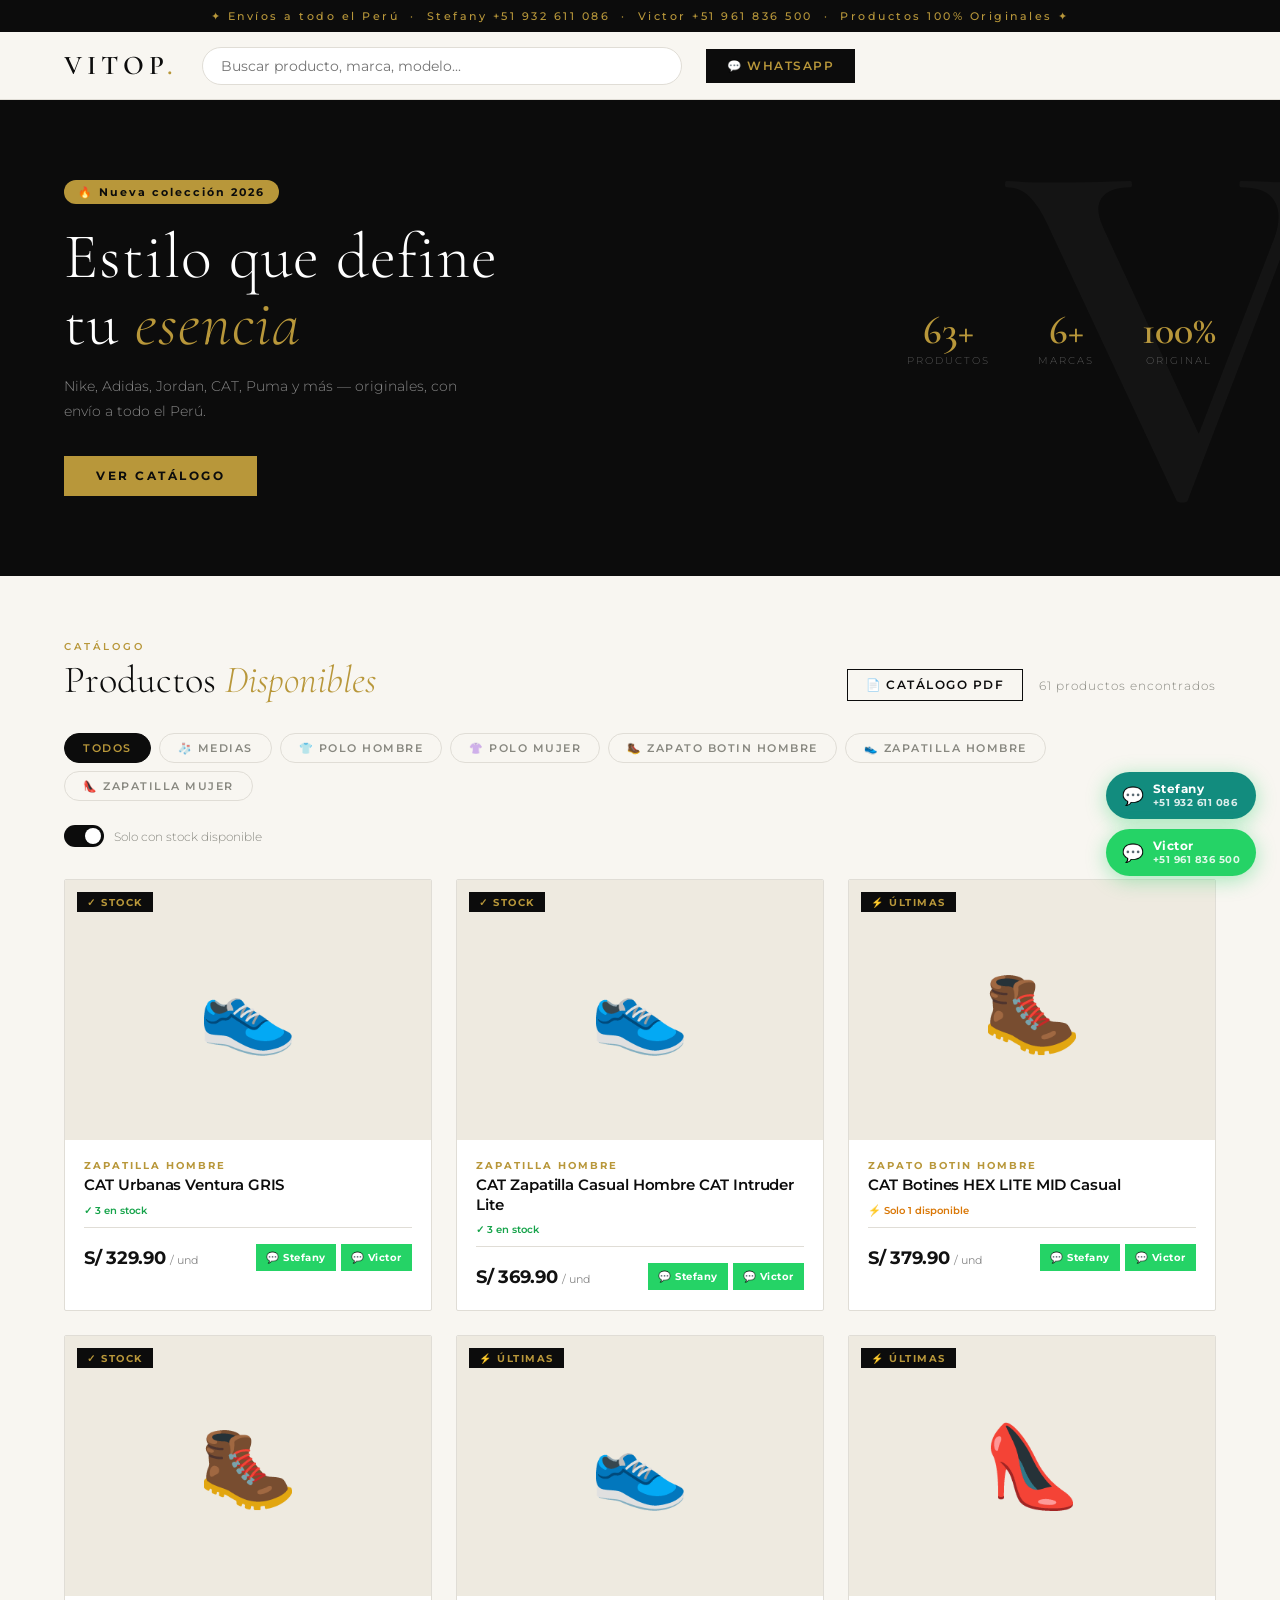
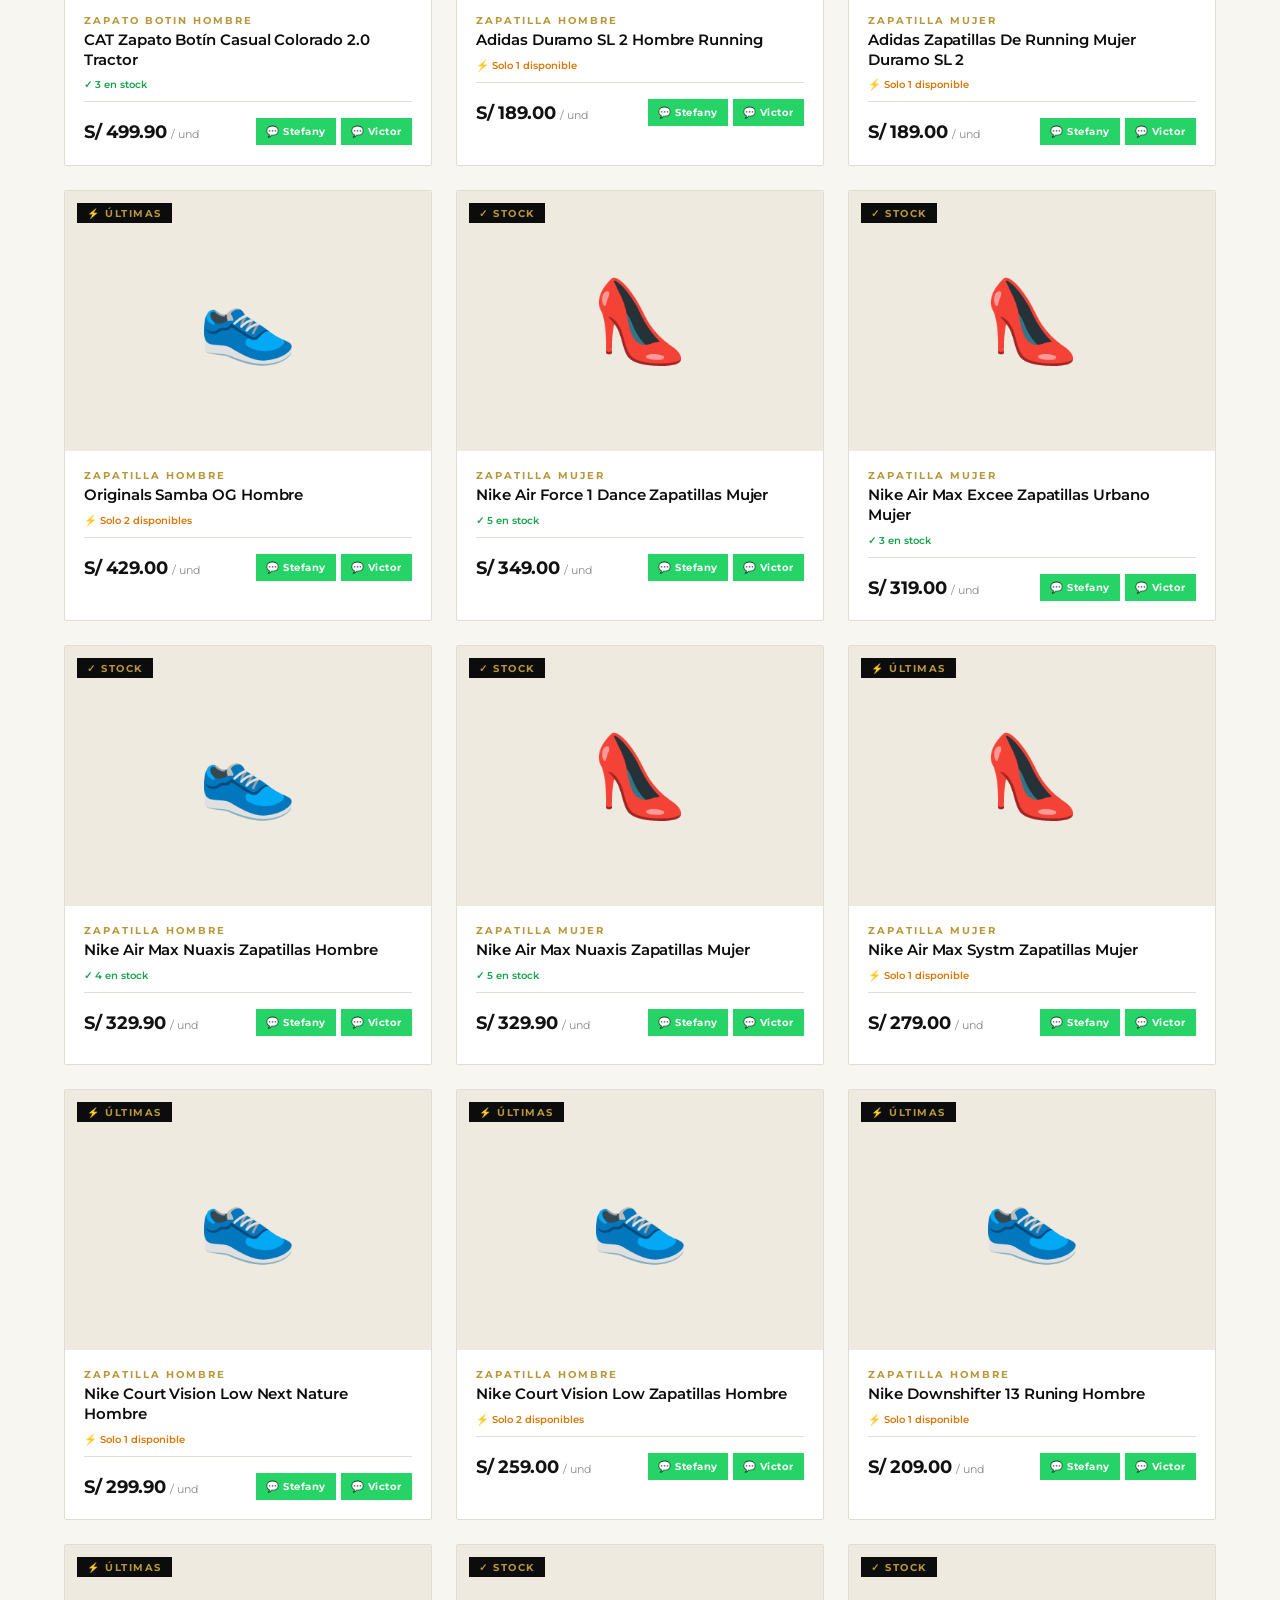
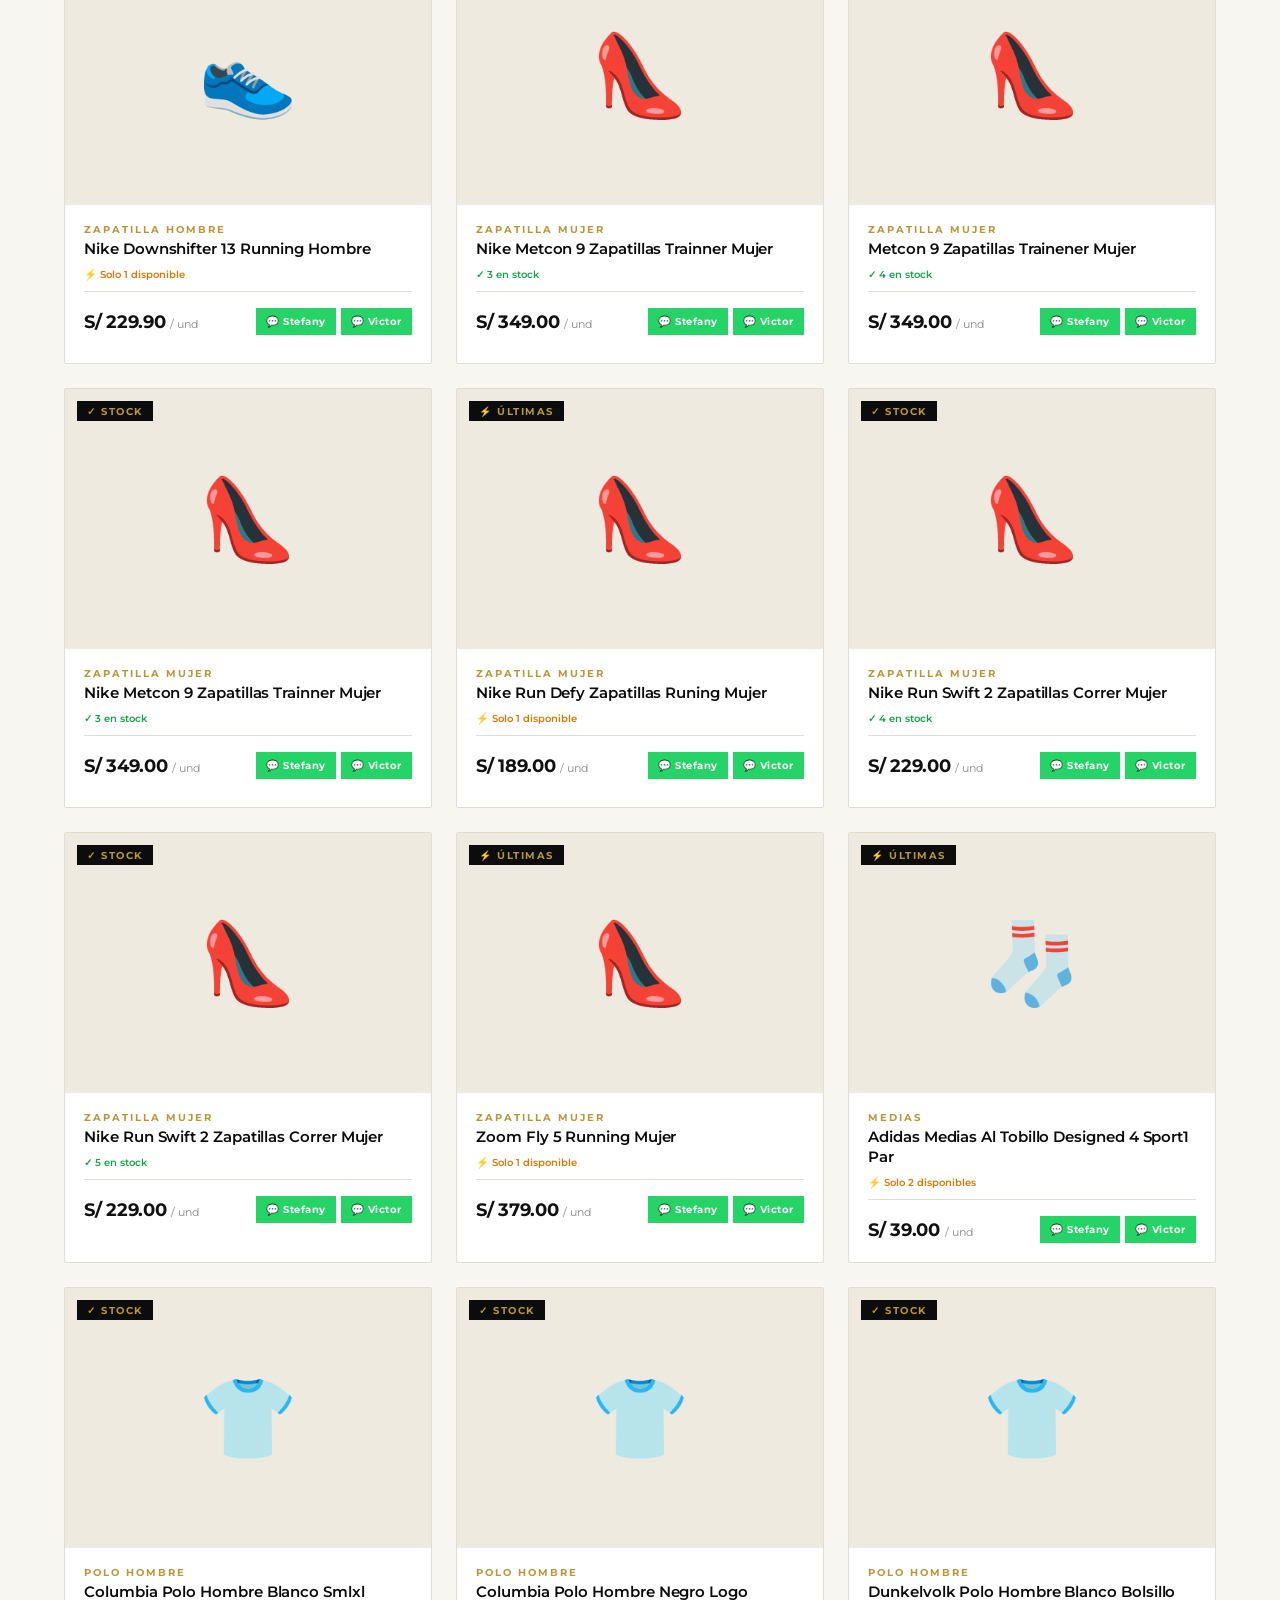
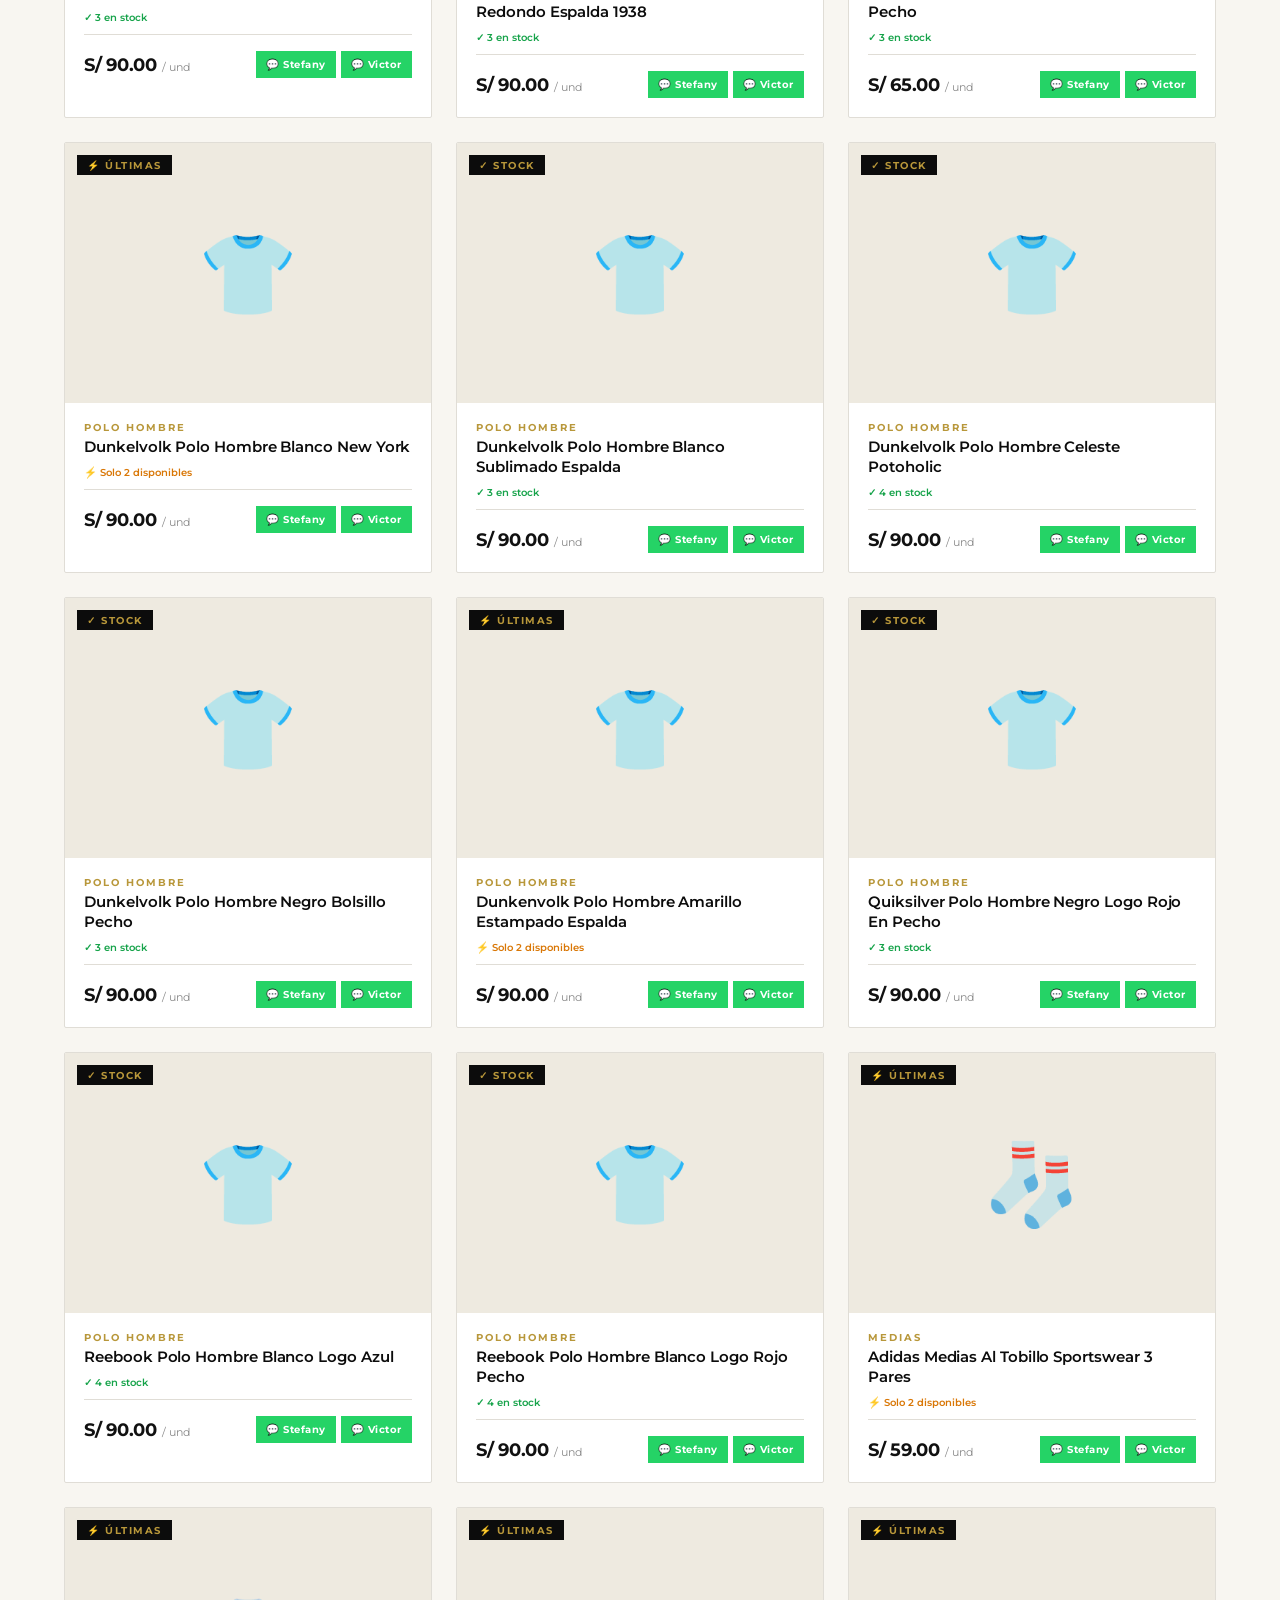
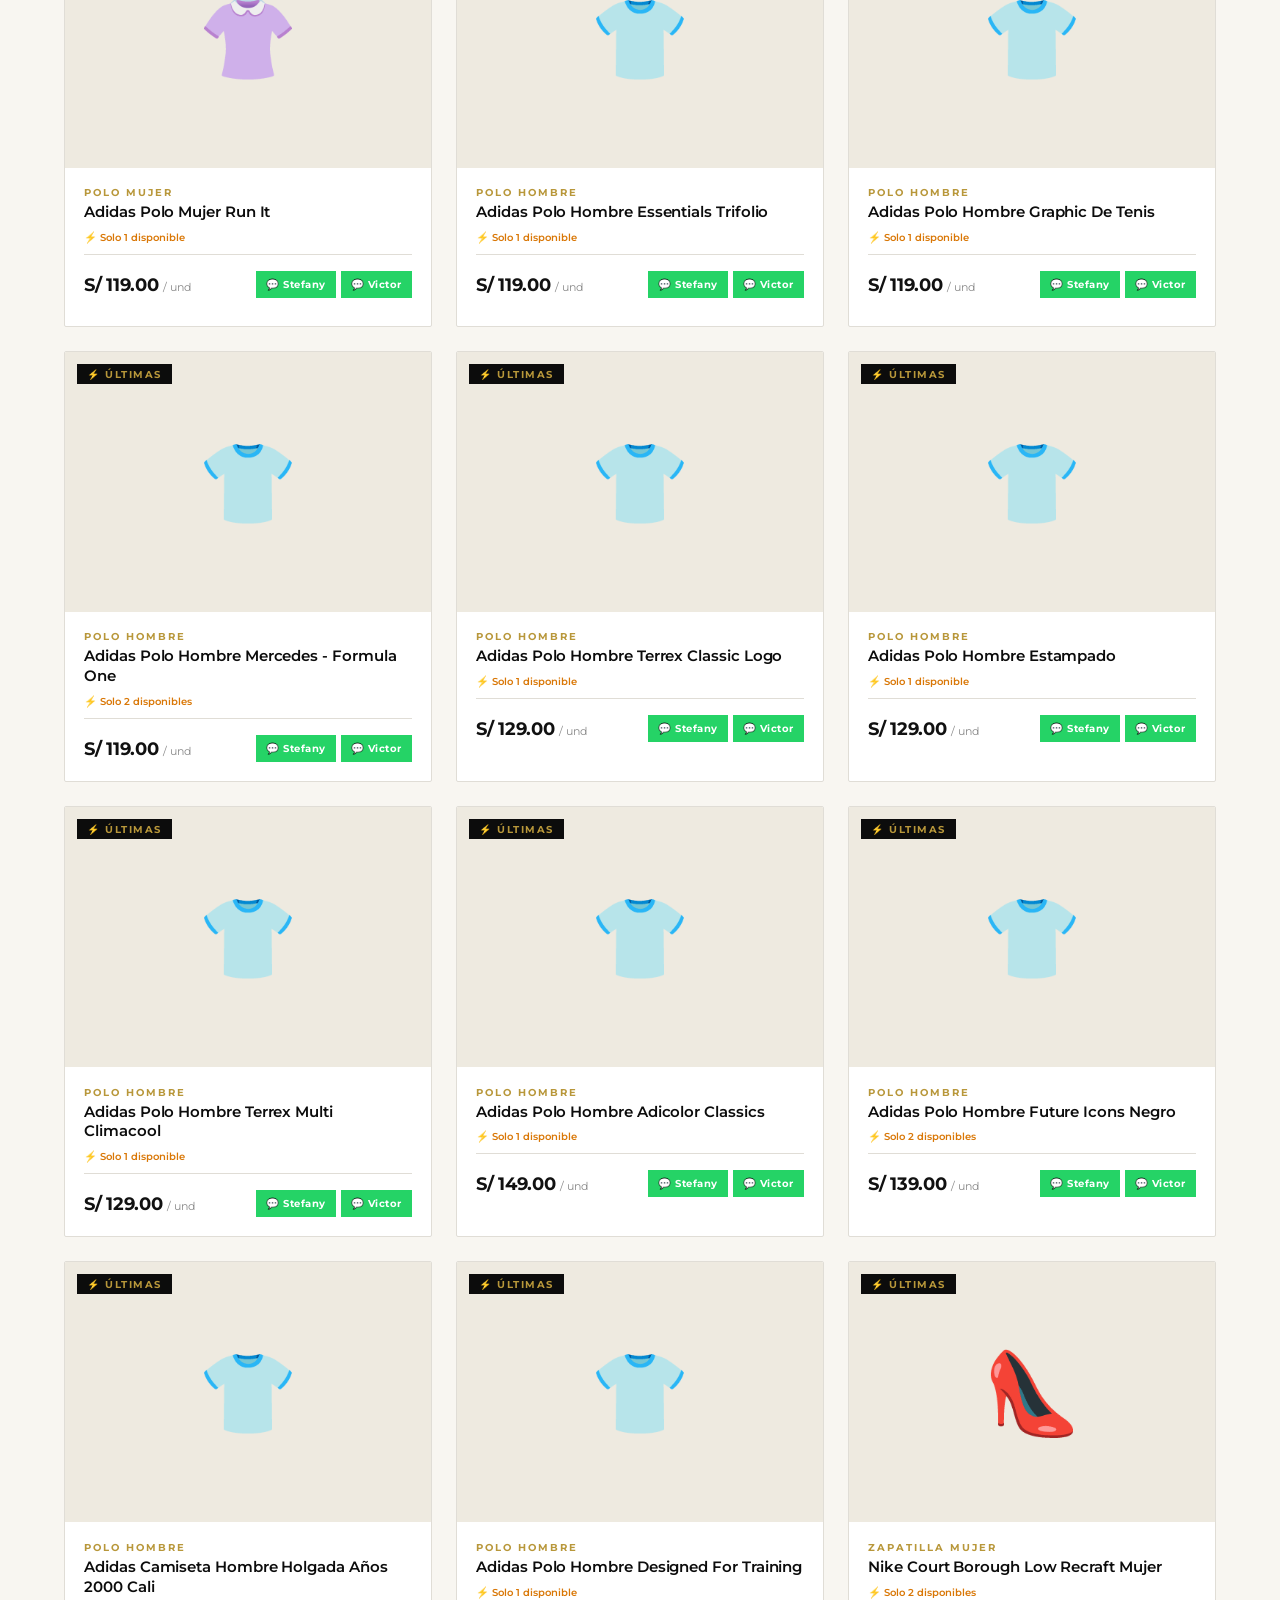
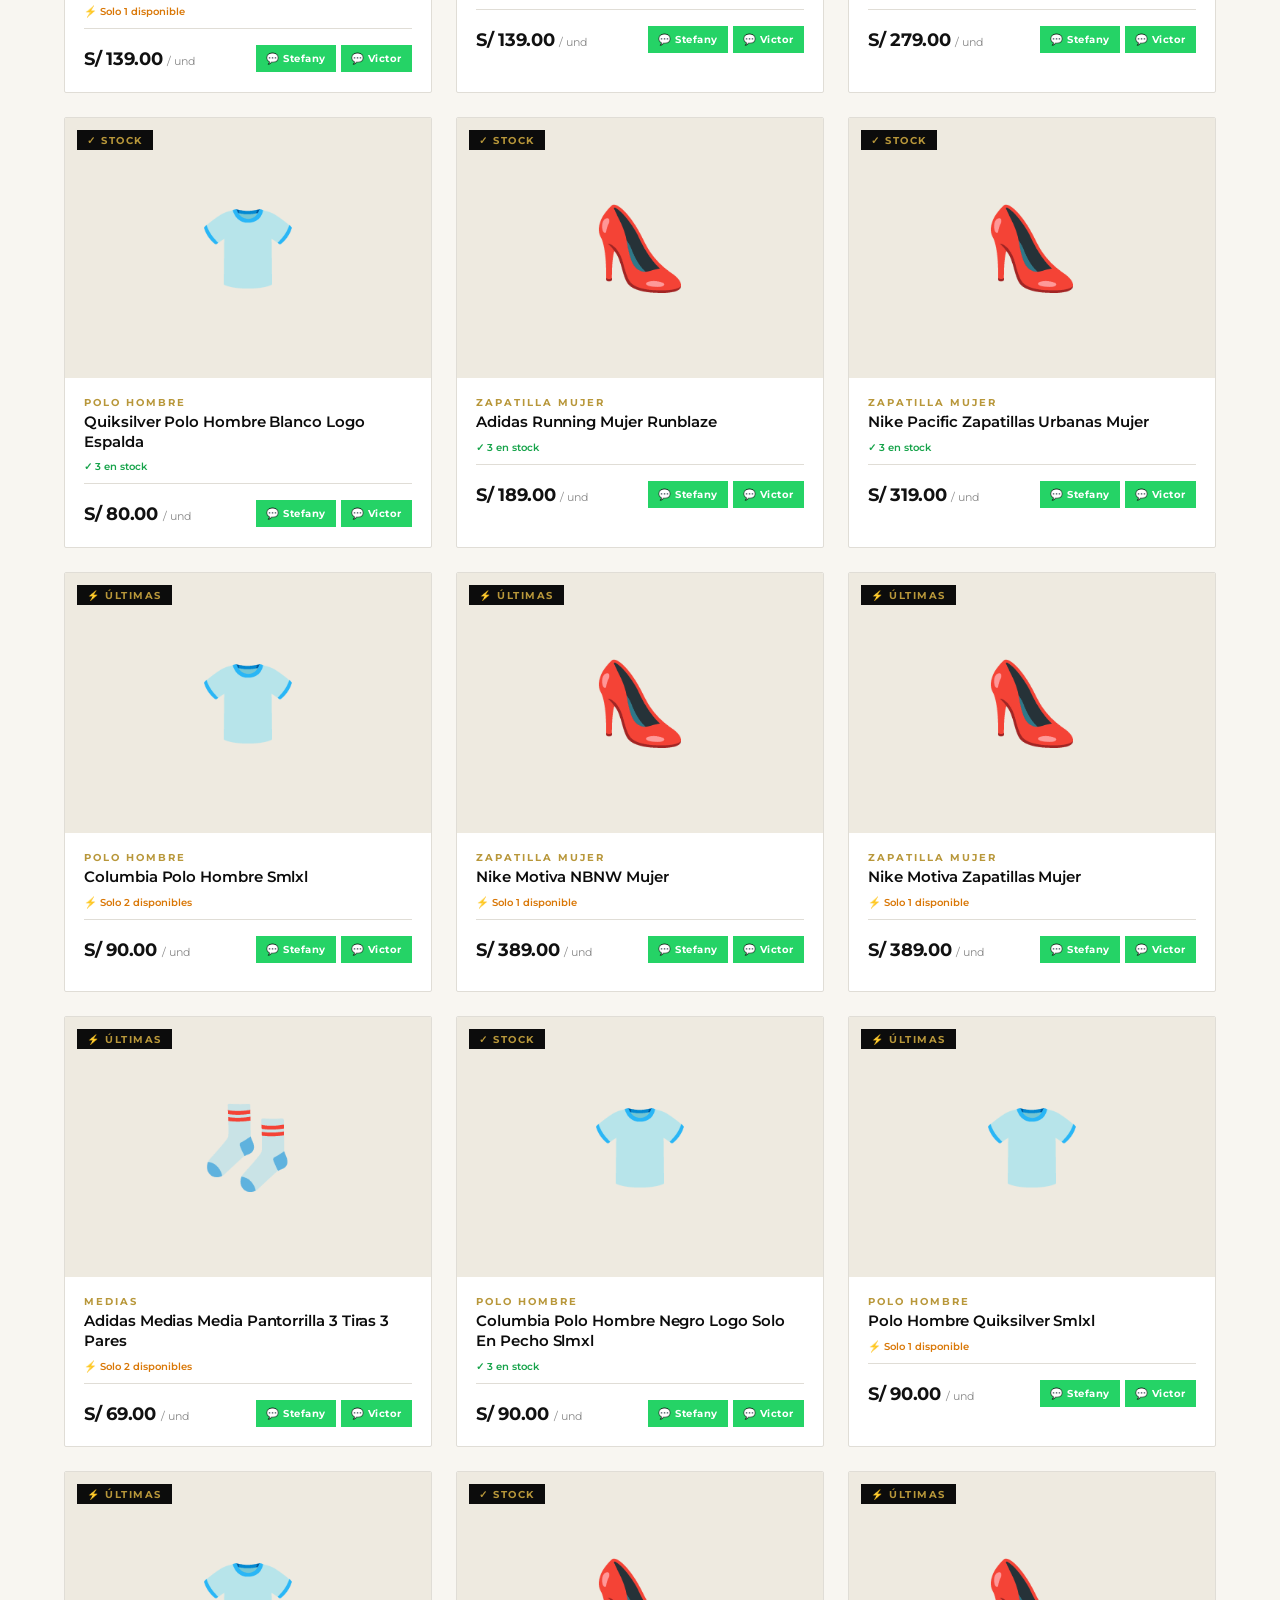
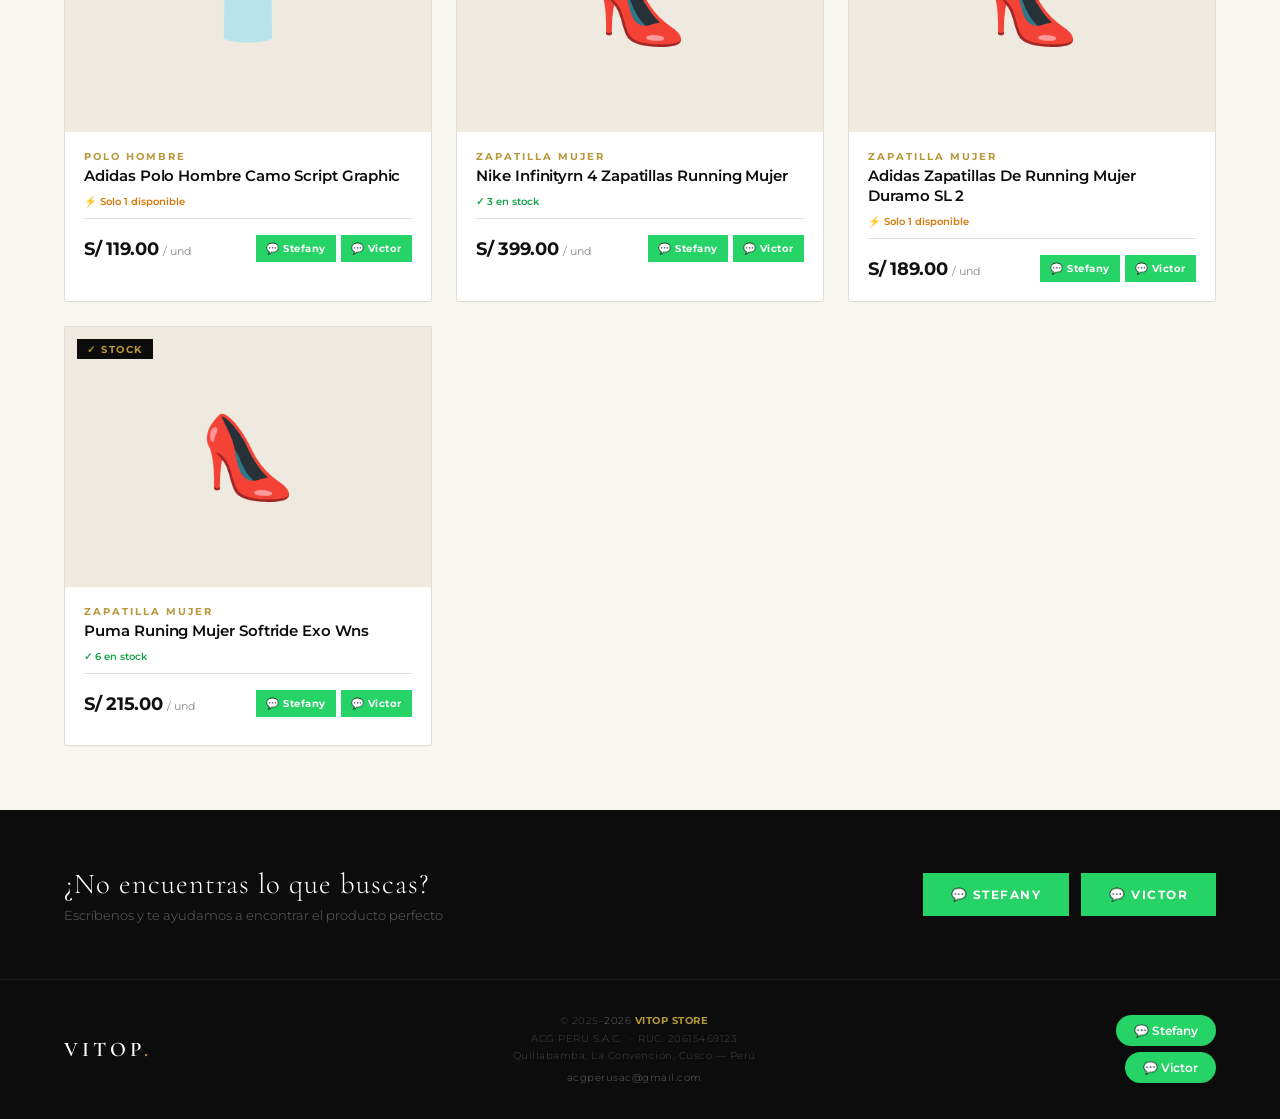
==== commit 39b4d3c5: "vitop" ====
--- a/index.html
+++ b/index.html
@@ -80,26 +80,50 @@
       <h3>¿No encuentras lo que buscas?</h3>
       <p>Escríbenos y te ayudamos a encontrar el producto perfecto</p>
     </div>
-    <a href="https://wa.me/51961836500?text=Hola%20Vitop!%20Busco%20un%20producto%20específico%20🛍️" 
-       class="btn-wa-banner" target="_blank">💬 Escribir por WhatsApp</a>
+    <div style="display:flex;gap:12px;flex-wrap:wrap">
+      <a href="https://wa.me/51932611086?text=Hola%20Vitop!%20Busco%20un%20producto%20específico%20🛍️" 
+         class="btn-wa-banner" target="_blank">💬 Stefany</a>
+      <a href="https://wa.me/51961836500?text=Hola%20Vitop!%20Busco%20un%20producto%20específico%20🛍️" 
+         class="btn-wa-banner" target="_blank">💬 Victor</a>
+    </div>
   </div>
 
   <!-- FOOTER -->
   <footer>
     <div class="footer-logo">VITOP<span>.</span></div>
-    <p>© 2025 Vitop Store · Hecho con ❤️ en Perú</p>
-    <a href="https://wa.me/51961836500" class="footer-wa" target="_blank">💬 WhatsApp</a>
+    <div class="footer-empresa">
+      <div>© 2025–<span id="footerAnio"></span> <strong style="color:#b8973a">VITOP STORE</strong></div>
+      <div>ACG PERU S.A.C. &nbsp;·&nbsp; RUC: 20615469123</div>
+      <div>Quillabamba, La Convención, Cusco — Perú</div>
+      <div style="margin-top:4px">
+        <a href="mailto:acgperusac@gmail.com" style="color:#666;text-decoration:none">acgperusac@gmail.com</a>
+      </div>
+    </div>
+    <div style="display:flex;flex-direction:column;gap:6px;align-items:flex-end">
+      <a href="https://wa.me/51932611086" class="footer-wa" target="_blank">💬 Stefany</a>
+      <a href="https://wa.me/51961836500" class="footer-wa" target="_blank">💬 Victor</a>
+    </div>
   </footer>
 
-  <!-- BOTÓN FLOTANTE -->
-  <a href="https://wa.me/51961836500?text=Hola%20Vitop%20Store!%20🛍️" 
-     class="wa-float" target="_blank" title="Escríbenos">💬</a>
+  <!-- BOTONES FLOTANTES DOS ASESORES -->
+  <div class="wa-float-grupo">
+    <a href="https://wa.me/51932611086?text=Hola%20Vitop%20Store!%20🛍️%20Necesito%20ayuda" 
+       class="wa-float-btn stefany" target="_blank" title="Asesora Stefany">
+      <span class="wa-icon">💬</span>
+      <div><div>Stefany</div><div class="wa-name">+51 932 611 086</div></div>
+    </a>
+    <a href="https://wa.me/51961836500?text=Hola%20Vitop%20Store!%20🛍️%20Necesito%20ayuda" 
+       class="wa-float-btn victor" target="_blank" title="Asesor Victor">
+      <span class="wa-icon">💬</span>
+      <div><div>Victor</div><div class="wa-name">+51 961 836 500</div></div>
+    </a>
+  </div>
 
   <script src="tallas-data.js"></script>
   <script src="script.js"></script>
   <script>
-    // Auto-año en badge hero
     document.getElementById('anioActual').textContent = new Date().getFullYear();
+    document.getElementById('footerAnio').textContent = new Date().getFullYear();
   </script>
 </body>
 </html>
--- a/styles.css
+++ b/styles.css
@@ -958,3 +958,74 @@
   pointer-events: auto;
   cursor: pointer;
 }
+
+/* ══════════════════════════════════════════════
+   FIX #1: Guía de tallas — cursor pointer + hover negrita
+   FIX #5: Botón flotante doble asesor
+══════════════════════════════════════════════ */
+
+/* Asegura que guia-link siempre sea clickeable dentro del hover panel */
+.tallas-hover .guia-link {
+  pointer-events: auto !important;
+  cursor: pointer !important;
+  display: inline-block;
+  font-weight: 600;
+  text-decoration: underline;
+  text-underline-offset: 2px;
+  transition: font-weight 0s, color .15s;
+}
+.tallas-hover .guia-link:hover {
+  font-weight: 900 !important;
+  color: #000;
+  text-decoration-thickness: 2px;
+}
+
+/* Botón flotante — doble asesor */
+.wa-float-grupo {
+  position: fixed;
+  bottom: 24px;
+  right: 24px;
+  display: flex;
+  flex-direction: column;
+  gap: 10px;
+  z-index: 200;
+}
+.wa-float-btn {
+  display: flex;
+  align-items: center;
+  gap: 8px;
+  background: #25D366;
+  color: #fff;
+  padding: 10px 16px;
+  border-radius: 50px;
+  font-family: 'Montserrat', sans-serif;
+  font-size: 0.72rem;
+  font-weight: 700;
+  text-decoration: none;
+  box-shadow: 0 4px 20px rgba(37,211,102,.4);
+  letter-spacing: 0.5px;
+  transition: transform .2s, opacity .2s;
+  white-space: nowrap;
+}
+.wa-float-btn:hover { opacity: .9; transform: scale(1.05); }
+.wa-float-btn .wa-icon { font-size: 1.1rem; }
+.wa-float-btn .wa-name { font-size: 0.65rem; opacity: .85; }
+.wa-float-btn.stefany { background: #128C7E; }
+.wa-float-btn.victor  { background: #25D366; }
+
+/* Animación flotante para el grupo */
+.wa-float-grupo { animation: floatGrp 3.5s ease-in-out infinite; }
+@keyframes floatGrp {
+  0%,100% { transform: translateY(0); }
+  50% { transform: translateY(-6px); }
+}
+
+/* Empresa info en footer */
+.footer-empresa {
+  font-size: 0.65rem;
+  color: #444;
+  letter-spacing: 0.5px;
+  line-height: 1.7;
+  text-align: center;
+}
+.footer-empresa span { color: #666; }
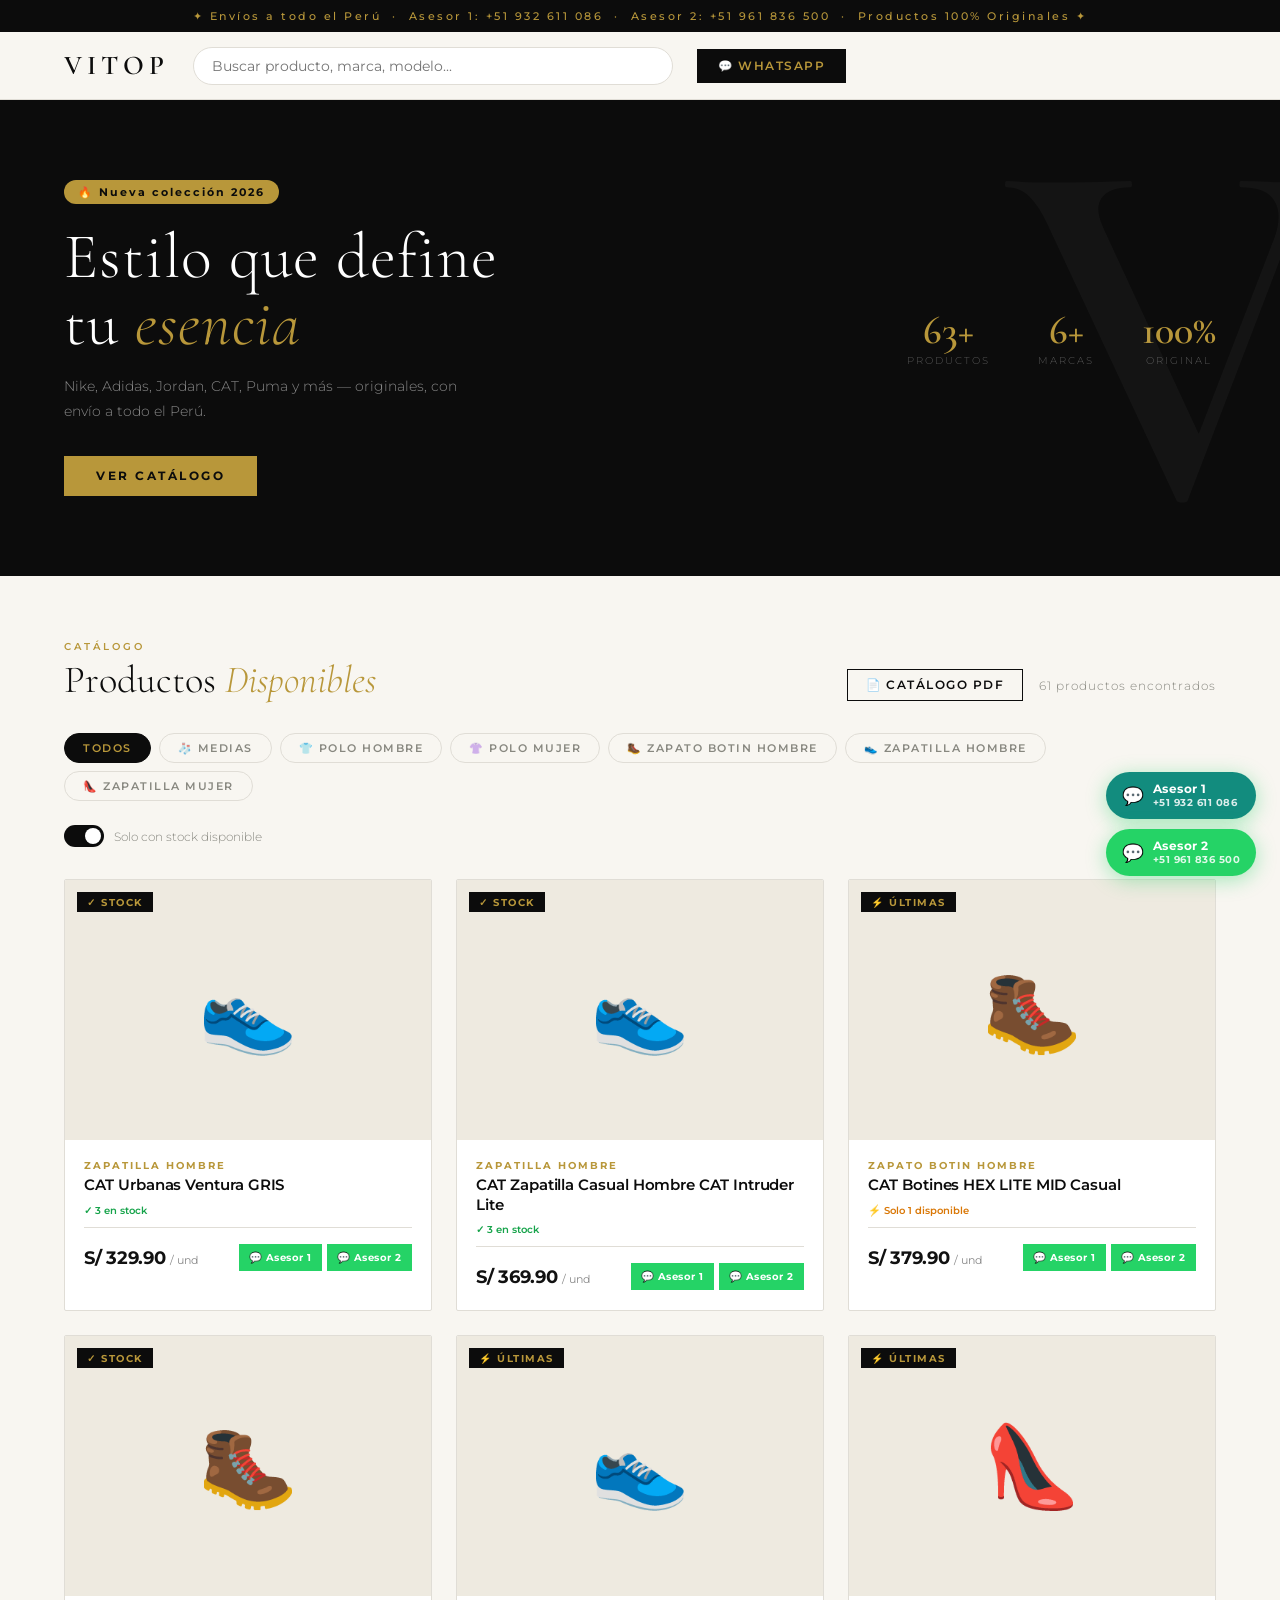
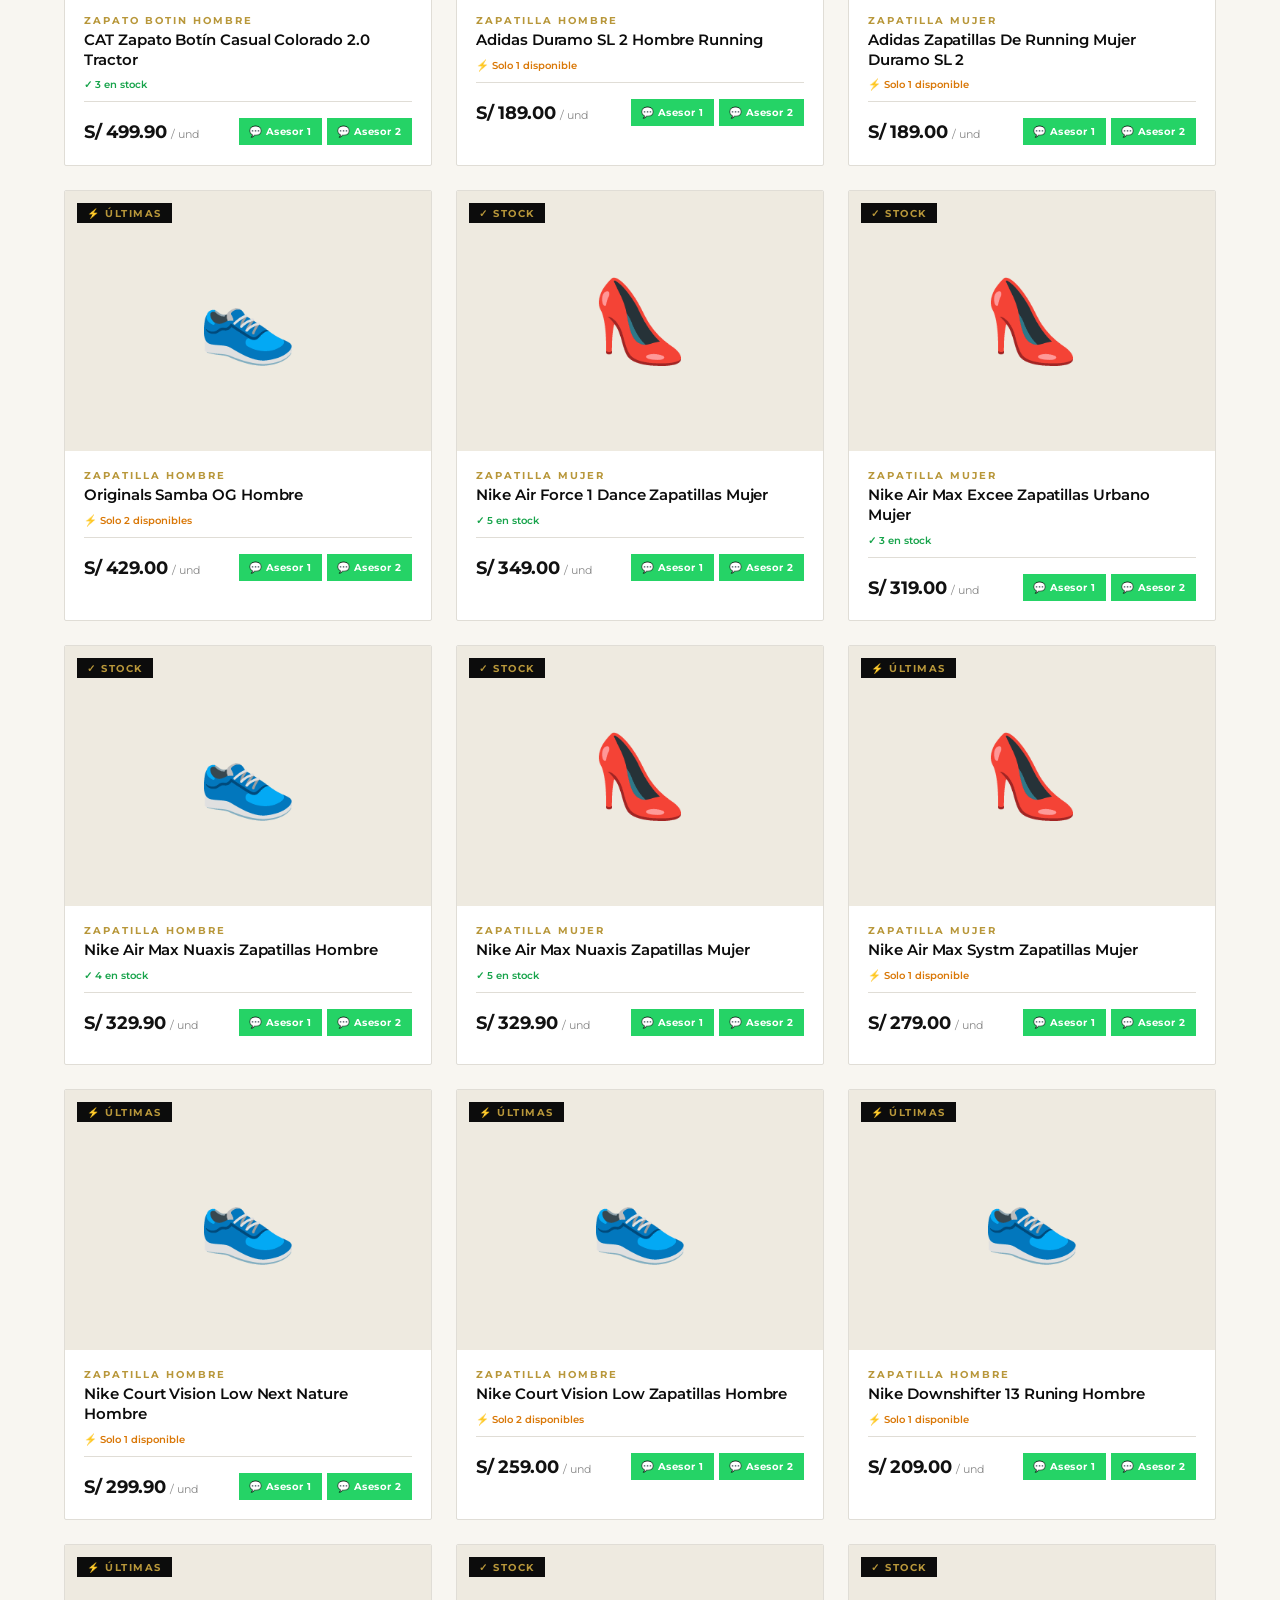
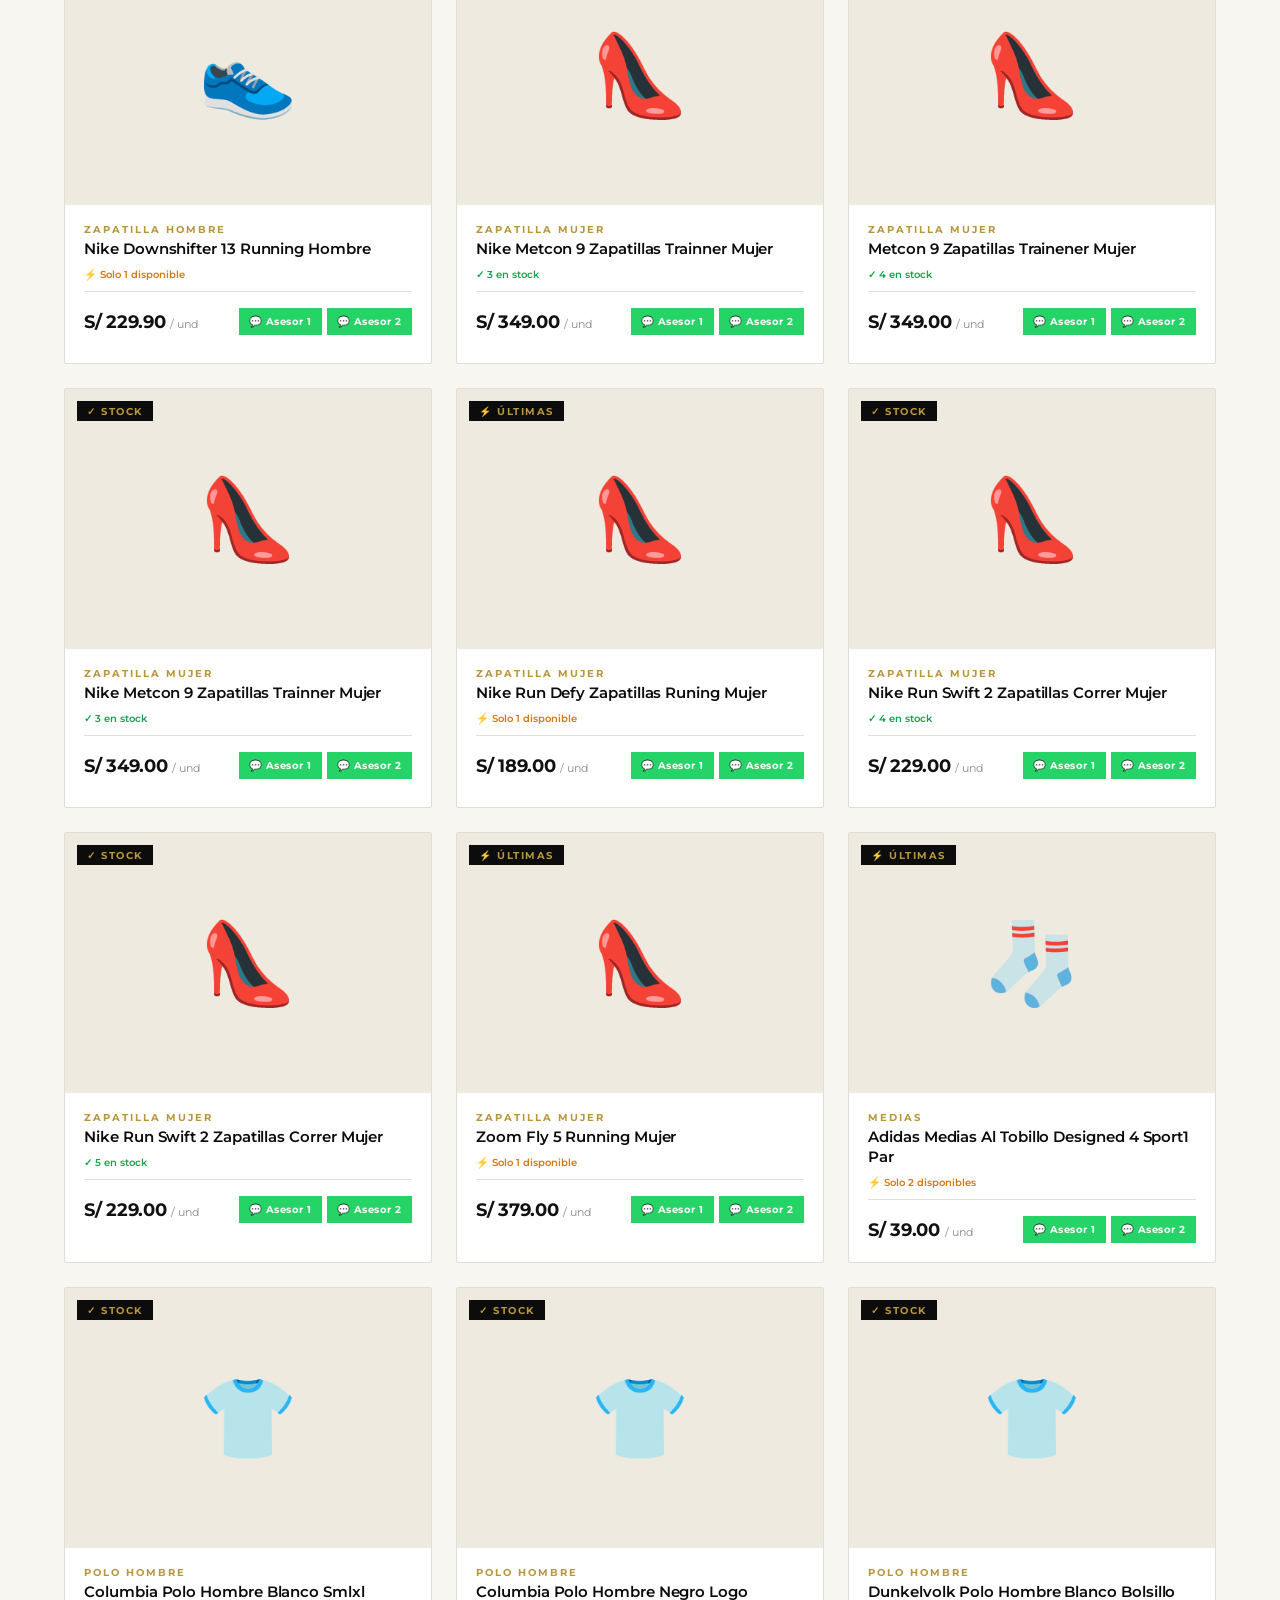
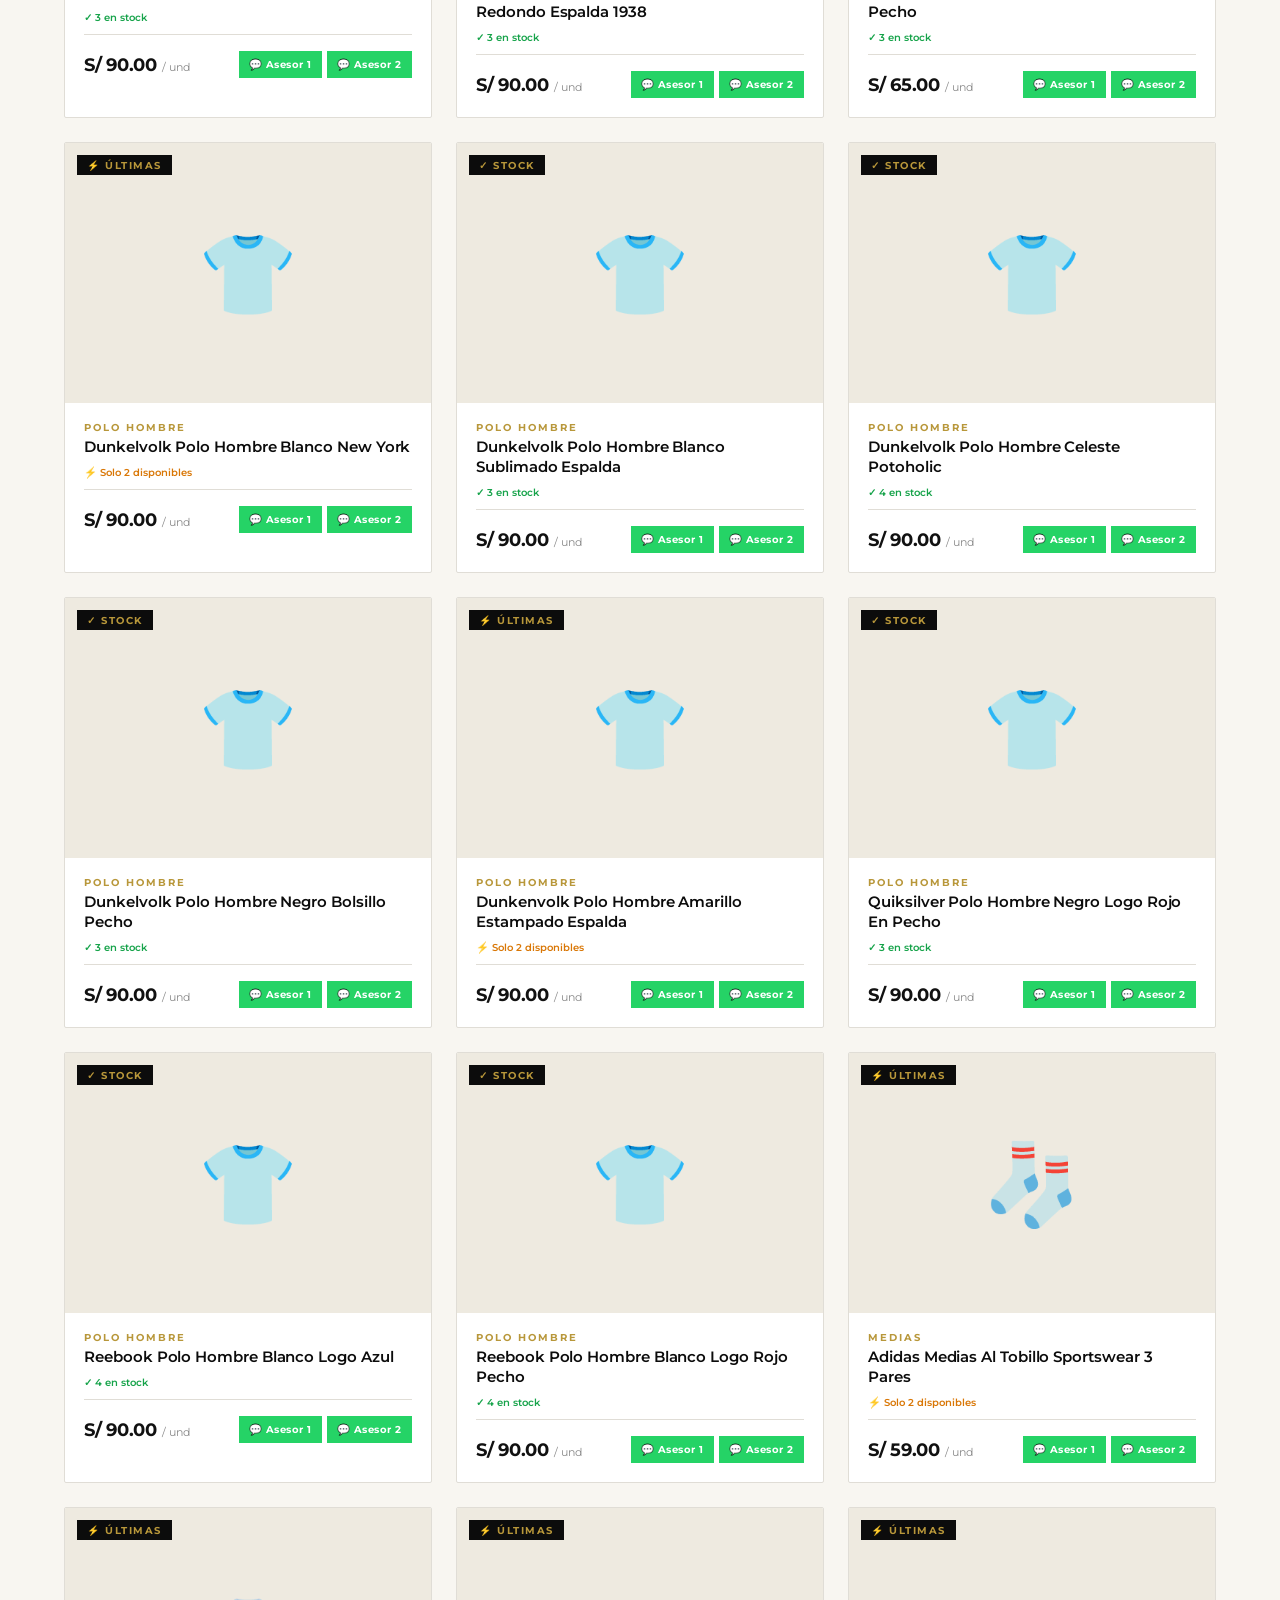
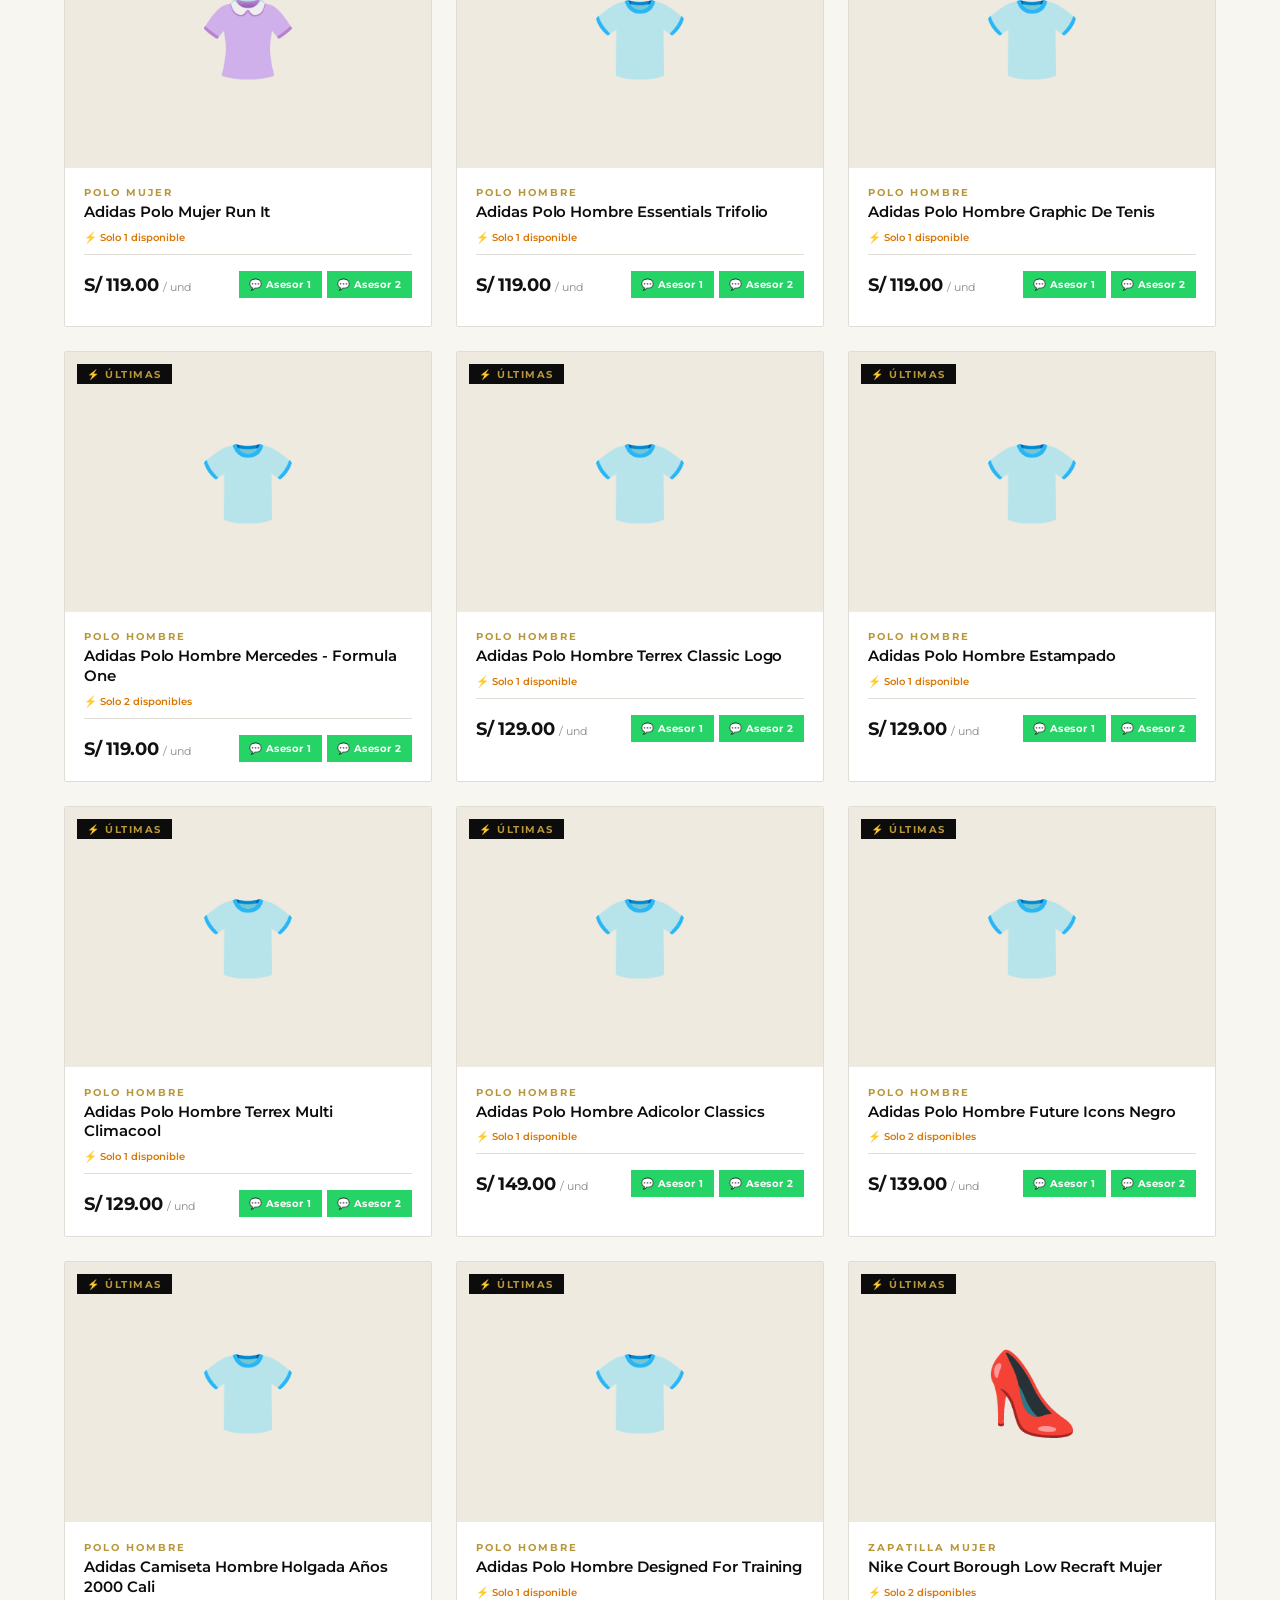
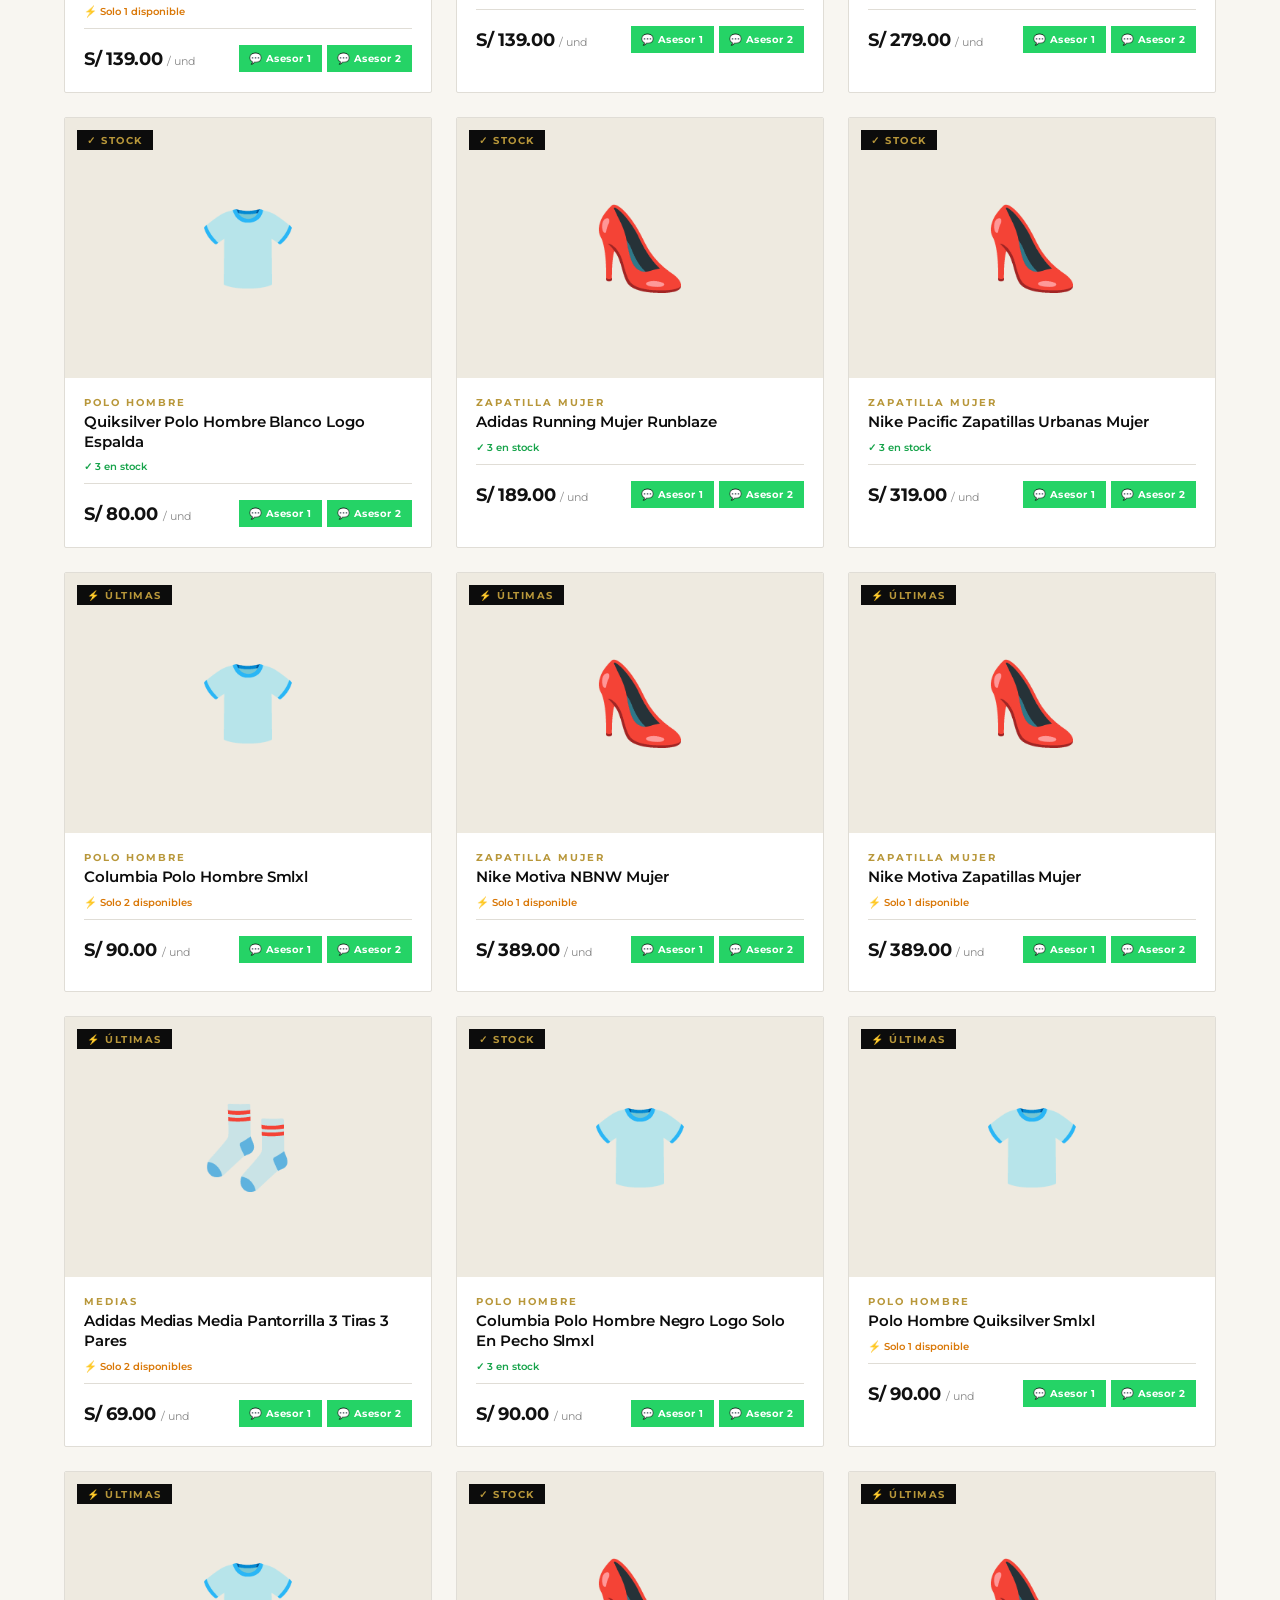
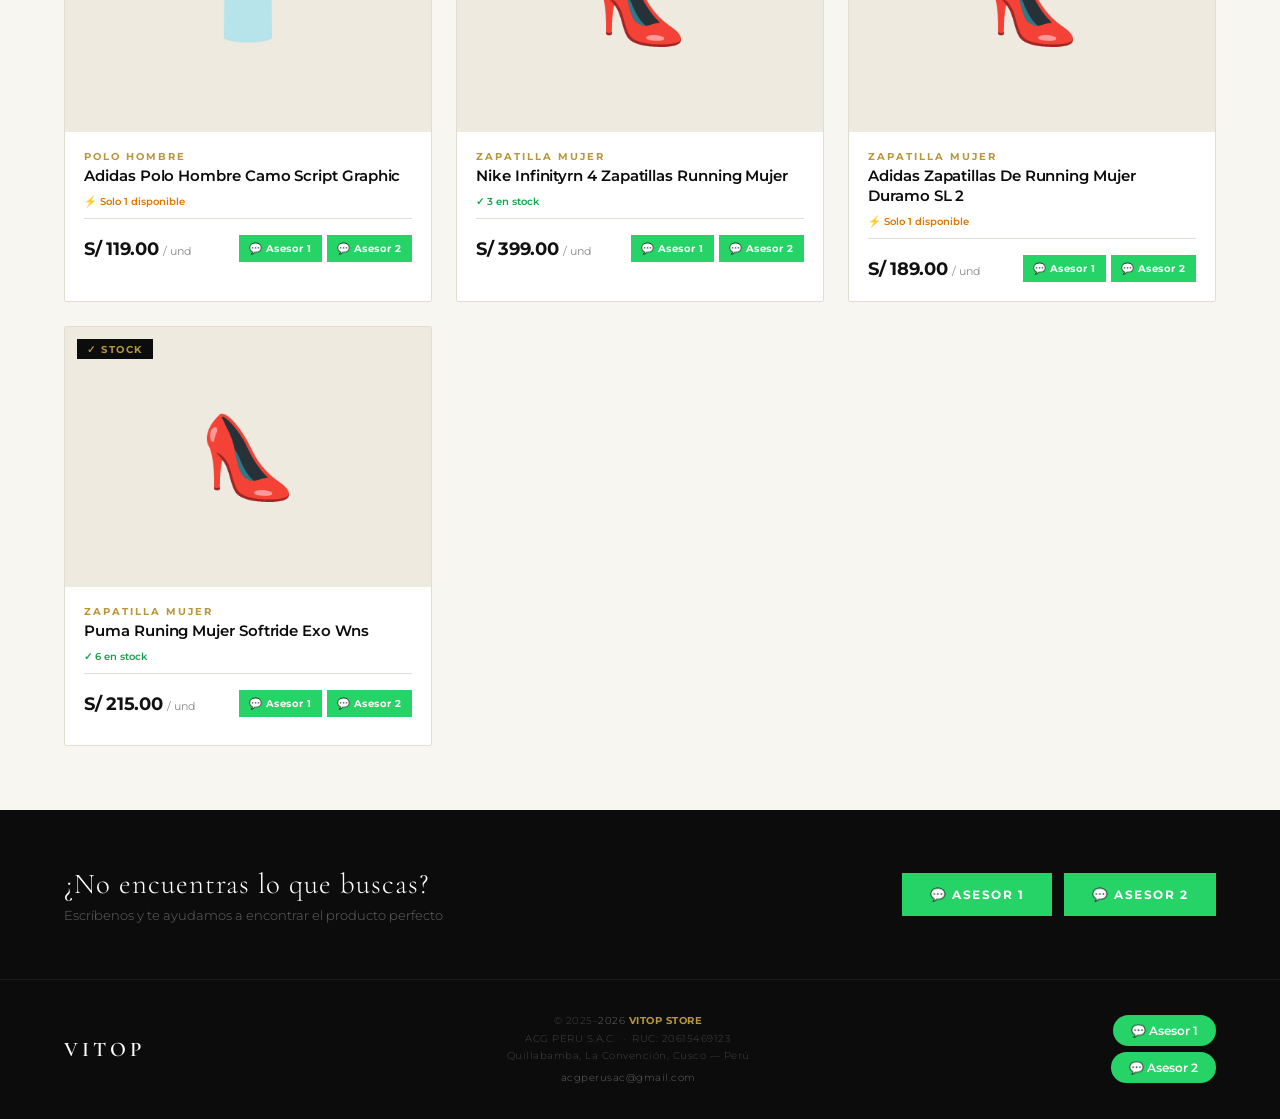
==== commit 80b00a04: "tallas" ====
--- a/index.html
+++ b/index.html
@@ -12,14 +12,14 @@
   <!-- BARRA SUPERIOR -->
   <div class="top-bar">
     ✦ Envíos a todo el Perú &nbsp;·&nbsp; 
-    <a href="https://wa.me/51932611086" target="_blank" style="color:inherit;text-decoration:none;">Stefany +51 932 611 086</a> &nbsp;·&nbsp; 
-    <a href="https://wa.me/51961836500" target="_blank" style="color:inherit;text-decoration:none;">Victor +51 961 836 500</a> &nbsp;·&nbsp; 
+    <a href="https://wa.me/51932611086" target="_blank" style="color:inherit;text-decoration:none;">Asesor 1: +51 932 611 086</a> &nbsp;·&nbsp; 
+    <a href="https://wa.me/51961836500" target="_blank" style="color:inherit;text-decoration:none;">Asesor 2: +51 961 836 500</a> &nbsp;·&nbsp; 
     Productos 100% Originales ✦
   </div>
 
   <!-- NAV -->
   <nav>
-    <div class="nav-logo">VITOP<span>.</span></div>
+    <div class="nav-logo">VITOP</div>
     <input type="text" id="buscador" placeholder="Buscar producto, marca, modelo...">
     <a href="https://wa.me/51961836500?text=Hola%20Vitop%20Store!%20Quiero%20ver%20el%20catálogo" 
        class="nav-wa" target="_blank">💬 WhatsApp</a>
@@ -82,15 +82,15 @@
     </div>
     <div style="display:flex;gap:12px;flex-wrap:wrap">
       <a href="https://wa.me/51932611086?text=Hola%20Vitop!%20Busco%20un%20producto%20específico%20🛍️" 
-         class="btn-wa-banner" target="_blank">💬 Stefany</a>
+         class="btn-wa-banner" target="_blank">💬 Asesor 1</a>
       <a href="https://wa.me/51961836500?text=Hola%20Vitop!%20Busco%20un%20producto%20específico%20🛍️" 
-         class="btn-wa-banner" target="_blank">💬 Victor</a>
+         class="btn-wa-banner" target="_blank">💬 Asesor 2</a>
     </div>
   </div>
 
   <!-- FOOTER -->
   <footer>
-    <div class="footer-logo">VITOP<span>.</span></div>
+    <div class="footer-logo">VITOP</div>
     <div class="footer-empresa">
       <div>© 2025–<span id="footerAnio"></span> <strong style="color:#b8973a">VITOP STORE</strong></div>
       <div>ACG PERU S.A.C. &nbsp;·&nbsp; RUC: 20615469123</div>
@@ -100,23 +100,29 @@
       </div>
     </div>
     <div style="display:flex;flex-direction:column;gap:6px;align-items:flex-end">
-      <a href="https://wa.me/51932611086" class="footer-wa" target="_blank">💬 Stefany</a>
-      <a href="https://wa.me/51961836500" class="footer-wa" target="_blank">💬 Victor</a>
+      <a href="https://wa.me/51932611086" class="footer-wa" target="_blank">💬 Asesor 1</a>
+      <a href="https://wa.me/51961836500" class="footer-wa" target="_blank">💬 Asesor 2</a>
     </div>
   </footer>
 
   <!-- BOTONES FLOTANTES DOS ASESORES -->
   <div class="wa-float-grupo">
     <a href="https://wa.me/51932611086?text=Hola%20Vitop%20Store!%20🛍️%20Necesito%20ayuda" 
-       class="wa-float-btn stefany" target="_blank" title="Asesora Stefany">
+       class="wa-float-btn stefany" target="_blank" title="Asesor 1">
       <span class="wa-icon">💬</span>
-      <div><div>Stefany</div><div class="wa-name">+51 932 611 086</div></div>
+      <div><div>Asesor 1</div><div class="wa-name">+51 932 611 086</div></div>
     </a>
     <a href="https://wa.me/51961836500?text=Hola%20Vitop%20Store!%20🛍️%20Necesito%20ayuda" 
-       class="wa-float-btn victor" target="_blank" title="Asesor Victor">
+       class="wa-float-btn victor" target="_blank" title="Asesor 2">
       <span class="wa-icon">💬</span>
-      <div><div>Victor</div><div class="wa-name">+51 961 836 500</div></div>
+      <div><div>Asesor 2</div><div class="wa-name">+51 961 836 500</div></div>
     </a>
+  </div>
+
+  <!-- MODAL ZOOM DE IMAGEN (catálogo) -->
+  <div class="modal-zoom-overlay" id="modalZoomCat" onclick="cerrarZoomCat(event)">
+    <button class="zoom-close-btn" onclick="cerrarZoomCat(event)" title="Cerrar">✕</button>
+    <img id="zoom-img-cat" class="modal-zoom-img" src="" alt="Imagen ampliada">
   </div>
 
   <script src="tallas-data.js"></script>
--- a/styles.css
+++ b/styles.css
@@ -1029,3 +1029,104 @@
   text-align: center;
 }
 .footer-empresa span { color: #666; }
+
+/* ══════════════════════════════════════════════
+   ZOOM DE IMÁGENES — catálogo + producto
+══════════════════════════════════════════════ */
+.zoom-hint-cat {
+  position: absolute;
+  bottom: 10px;
+  right: 10px;
+  width: 32px;
+  height: 32px;
+  border-radius: 50%;
+  border: none;
+  background: rgba(12,12,12,.78);
+  color: #fff;
+  font-size: 0.85rem;
+  display: flex;
+  align-items: center;
+  justify-content: center;
+  cursor: pointer;
+  z-index: 5;
+  opacity: 0;
+  transition: opacity .2s, transform .15s, background .15s;
+}
+.producto:hover .zoom-hint-cat { opacity: 1; }
+.zoom-hint-cat:hover { background: var(--black); transform: scale(1.08); }
+
+.modal-zoom-overlay {
+  position: fixed;
+  inset: 0;
+  background: rgba(0,0,0,.92);
+  display: none;
+  align-items: center;
+  justify-content: center;
+  z-index: 1000;
+}
+.modal-zoom-overlay.open { display: flex; }
+.modal-zoom-img {
+  max-width: 88vw;
+  max-height: 86vh;
+  object-fit: contain;
+  cursor: default;
+  animation: zoomInImg .2s ease;
+}
+@keyframes zoomInImg {
+  from { opacity: 0; transform: scale(.96); }
+  to   { opacity: 1; transform: scale(1); }
+}
+.zoom-close-btn {
+  position: absolute;
+  top: 20px;
+  right: 24px;
+  width: 42px;
+  height: 42px;
+  border-radius: 50%;
+  border: none;
+  background: rgba(255,255,255,.12);
+  color: #fff;
+  font-size: 1.1rem;
+  cursor: pointer;
+  transition: background .15s;
+}
+.zoom-close-btn:hover { background: rgba(255,255,255,.25); }
+.zoom-nav-btn {
+  position: absolute;
+  top: 50%;
+  transform: translateY(-50%);
+  width: 50px;
+  height: 50px;
+  border-radius: 50%;
+  border: none;
+  background: rgba(255,255,255,.12);
+  color: #fff;
+  font-size: 1.8rem;
+  line-height: 1;
+  cursor: pointer;
+  transition: background .15s;
+  display: flex;
+  align-items: center;
+  justify-content: center;
+}
+.zoom-nav-btn:hover { background: rgba(255,255,255,.25); }
+#zoom-prev { left: 24px; }
+#zoom-next { right: 24px; }
+.zoom-contador {
+  position: absolute;
+  bottom: 22px;
+  left: 50%;
+  transform: translateX(-50%);
+  color: #fff;
+  font-family: 'Montserrat', sans-serif;
+  font-size: .8rem;
+  letter-spacing: .05em;
+  background: rgba(255,255,255,.1);
+  padding: 4px 14px;
+  border-radius: 20px;
+}
+@media (max-width: 640px) {
+  .zoom-nav-btn { width: 40px; height: 40px; font-size: 1.4rem; }
+  #zoom-prev { left: 8px; }
+  #zoom-next { right: 8px; }
+}
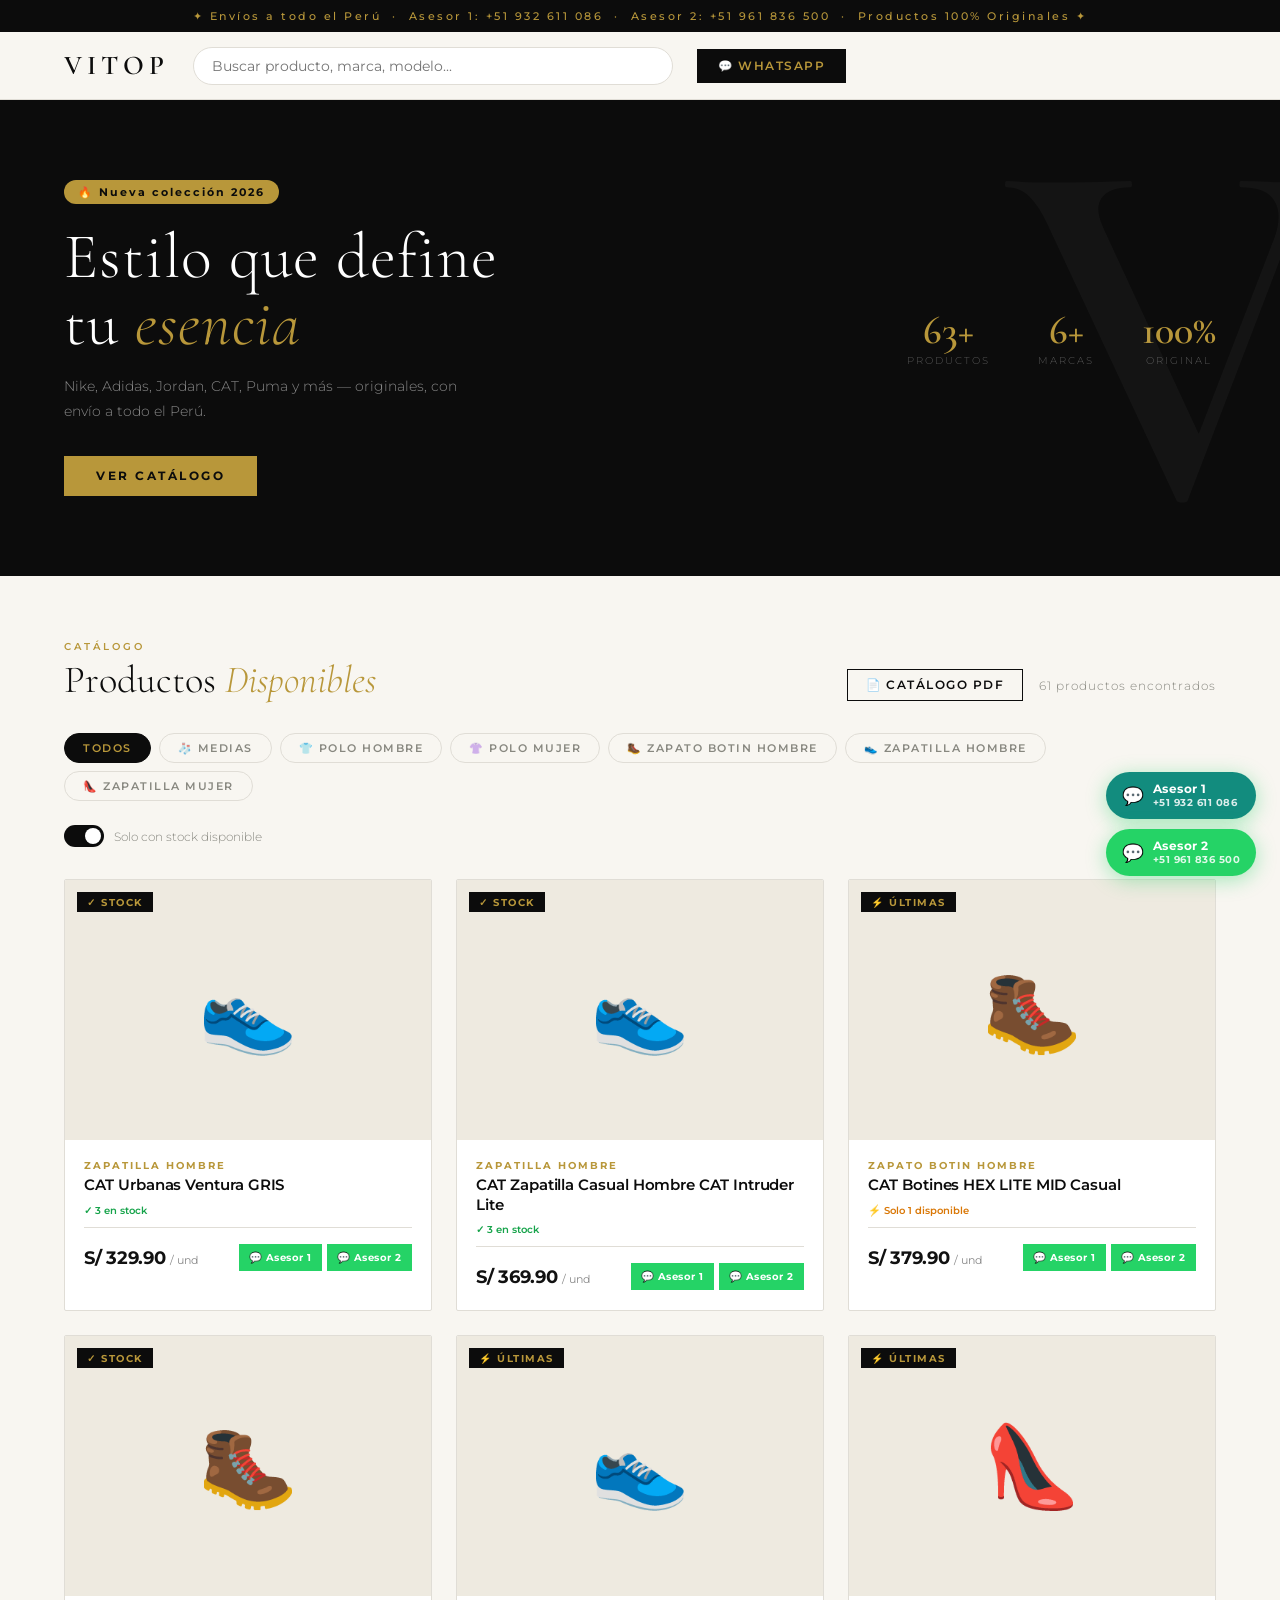
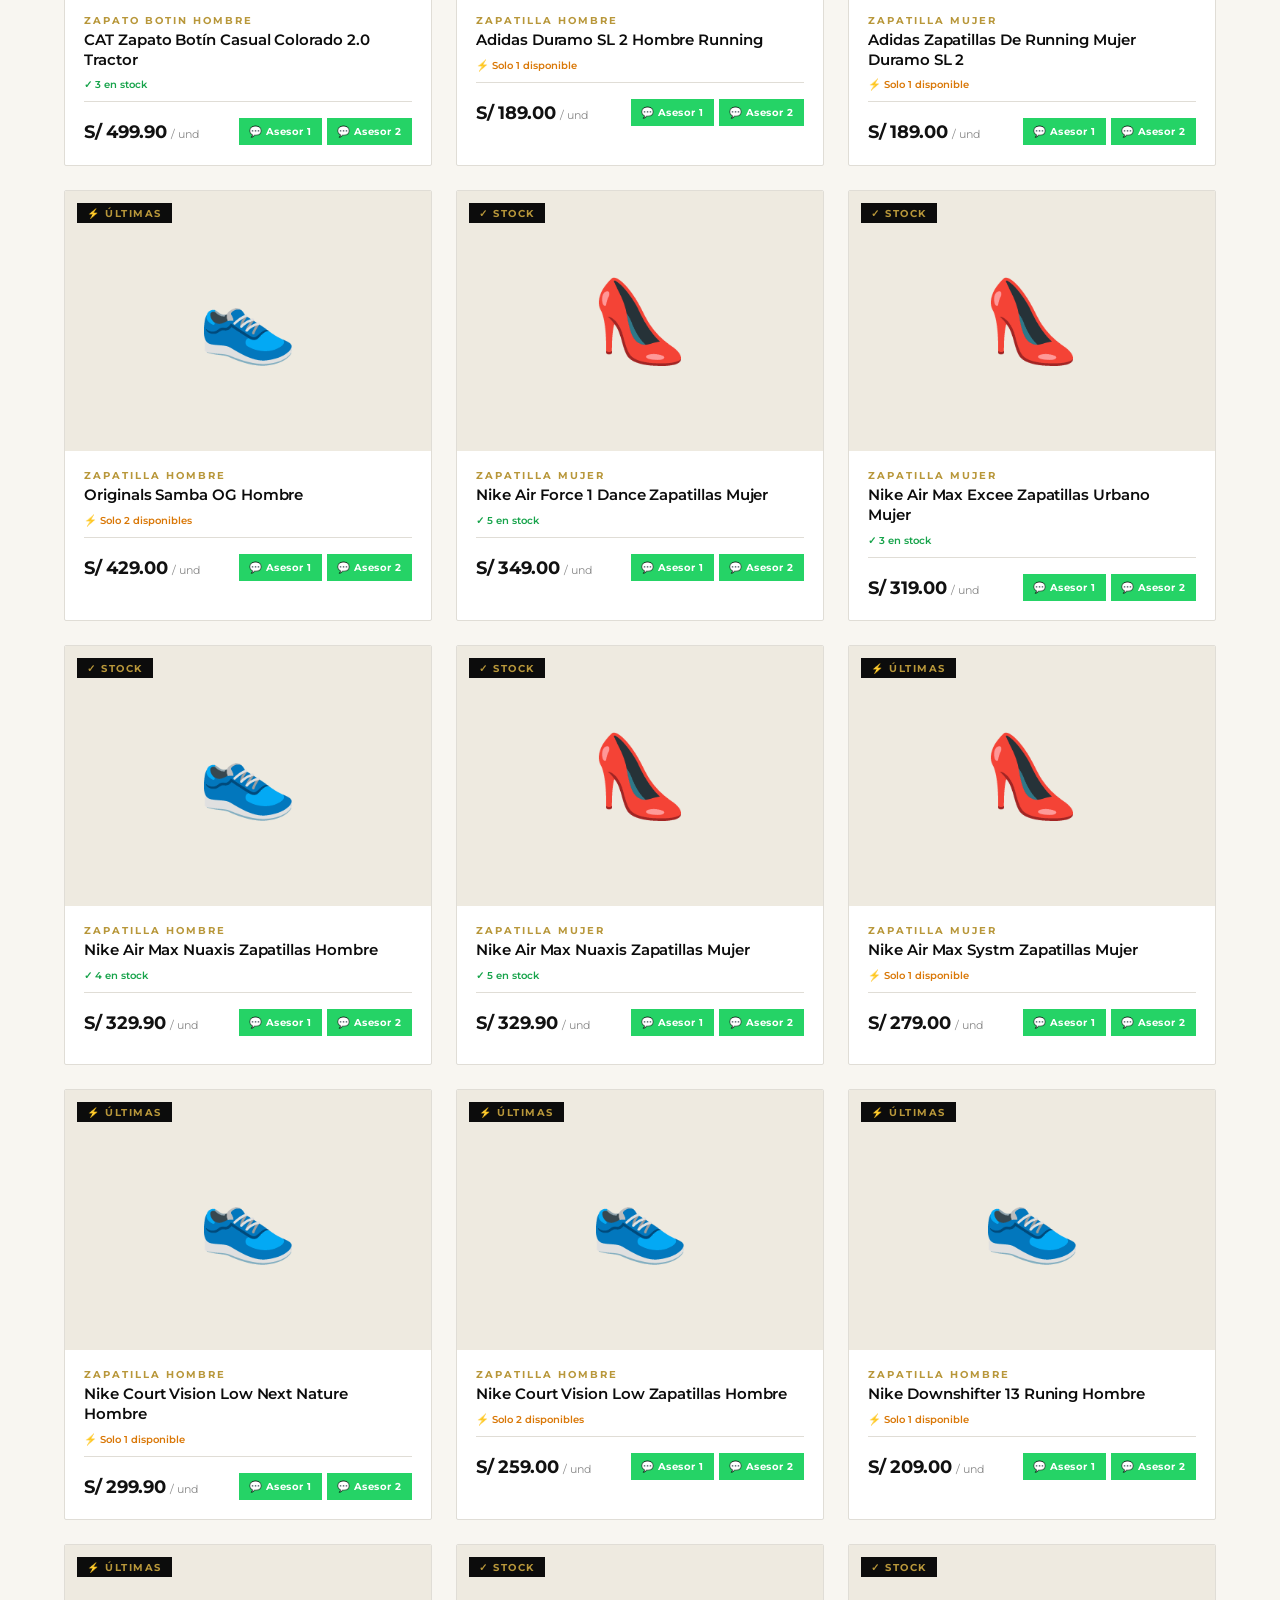
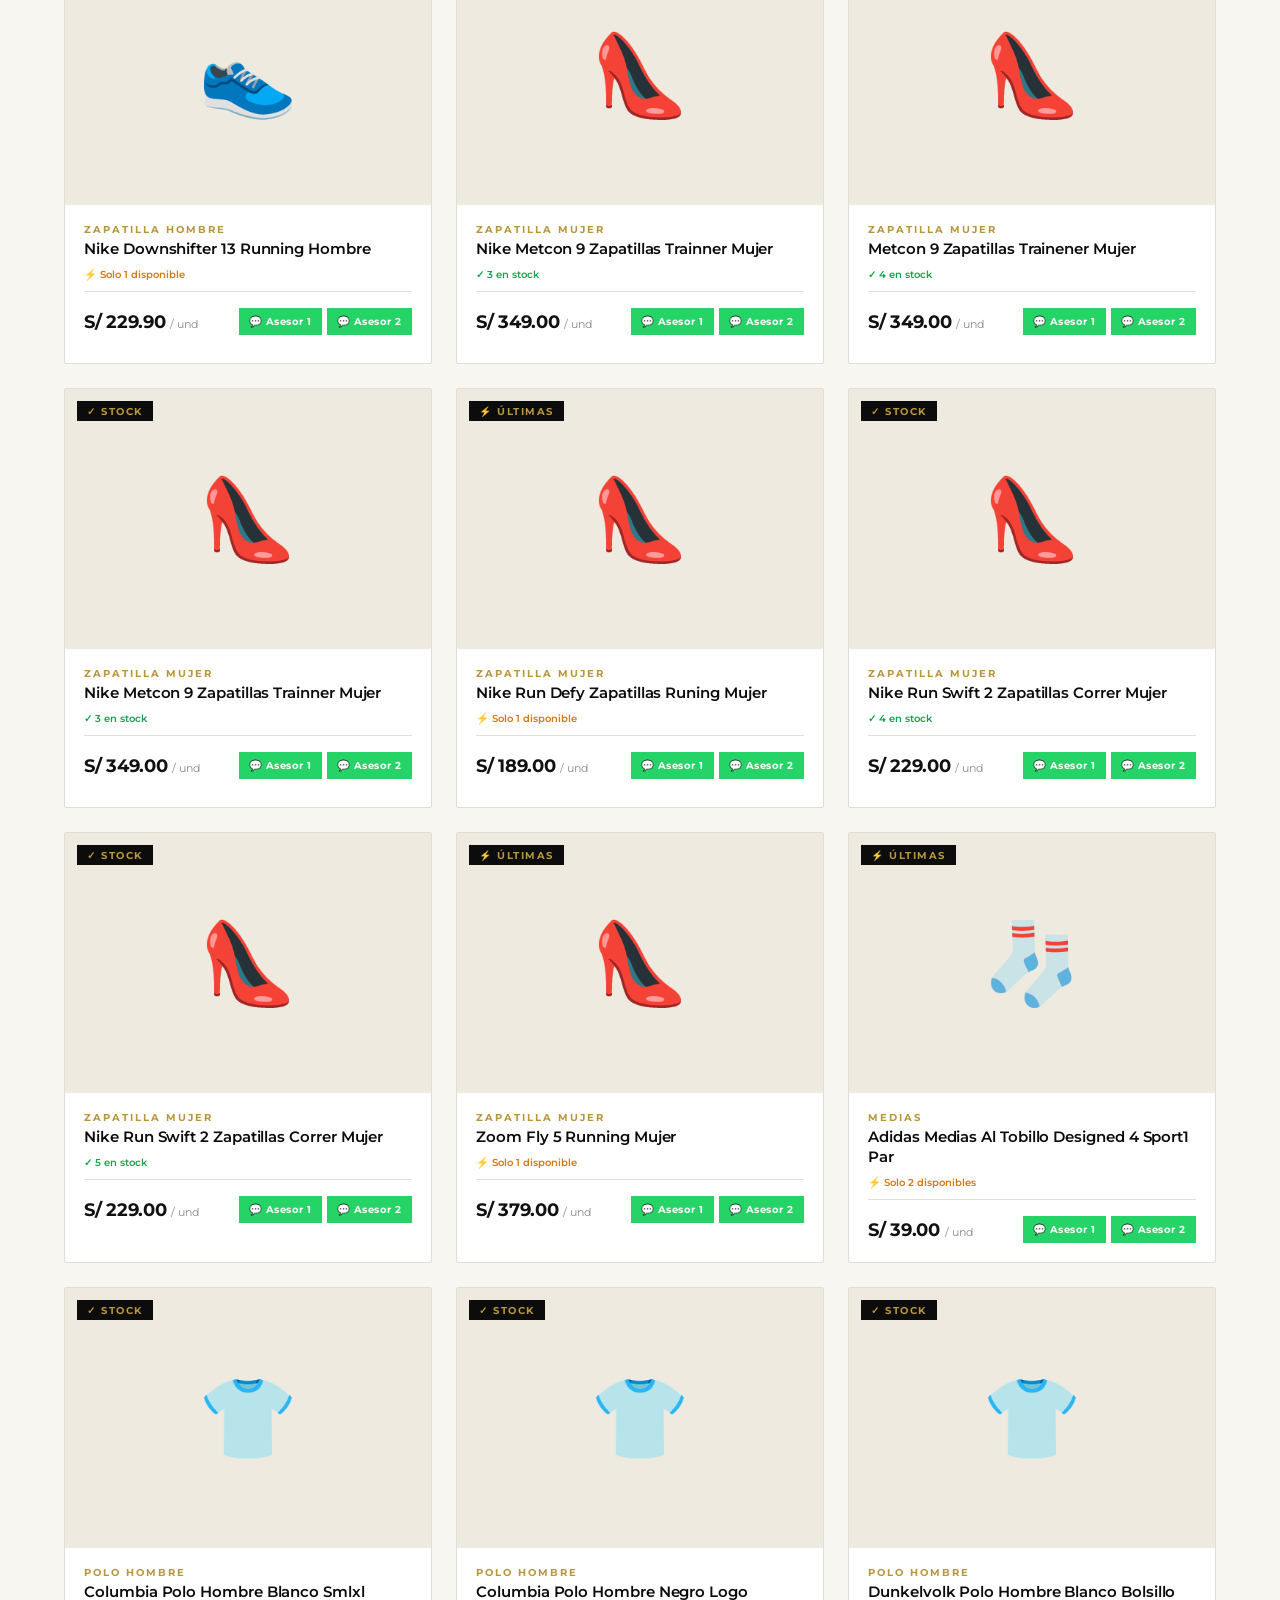
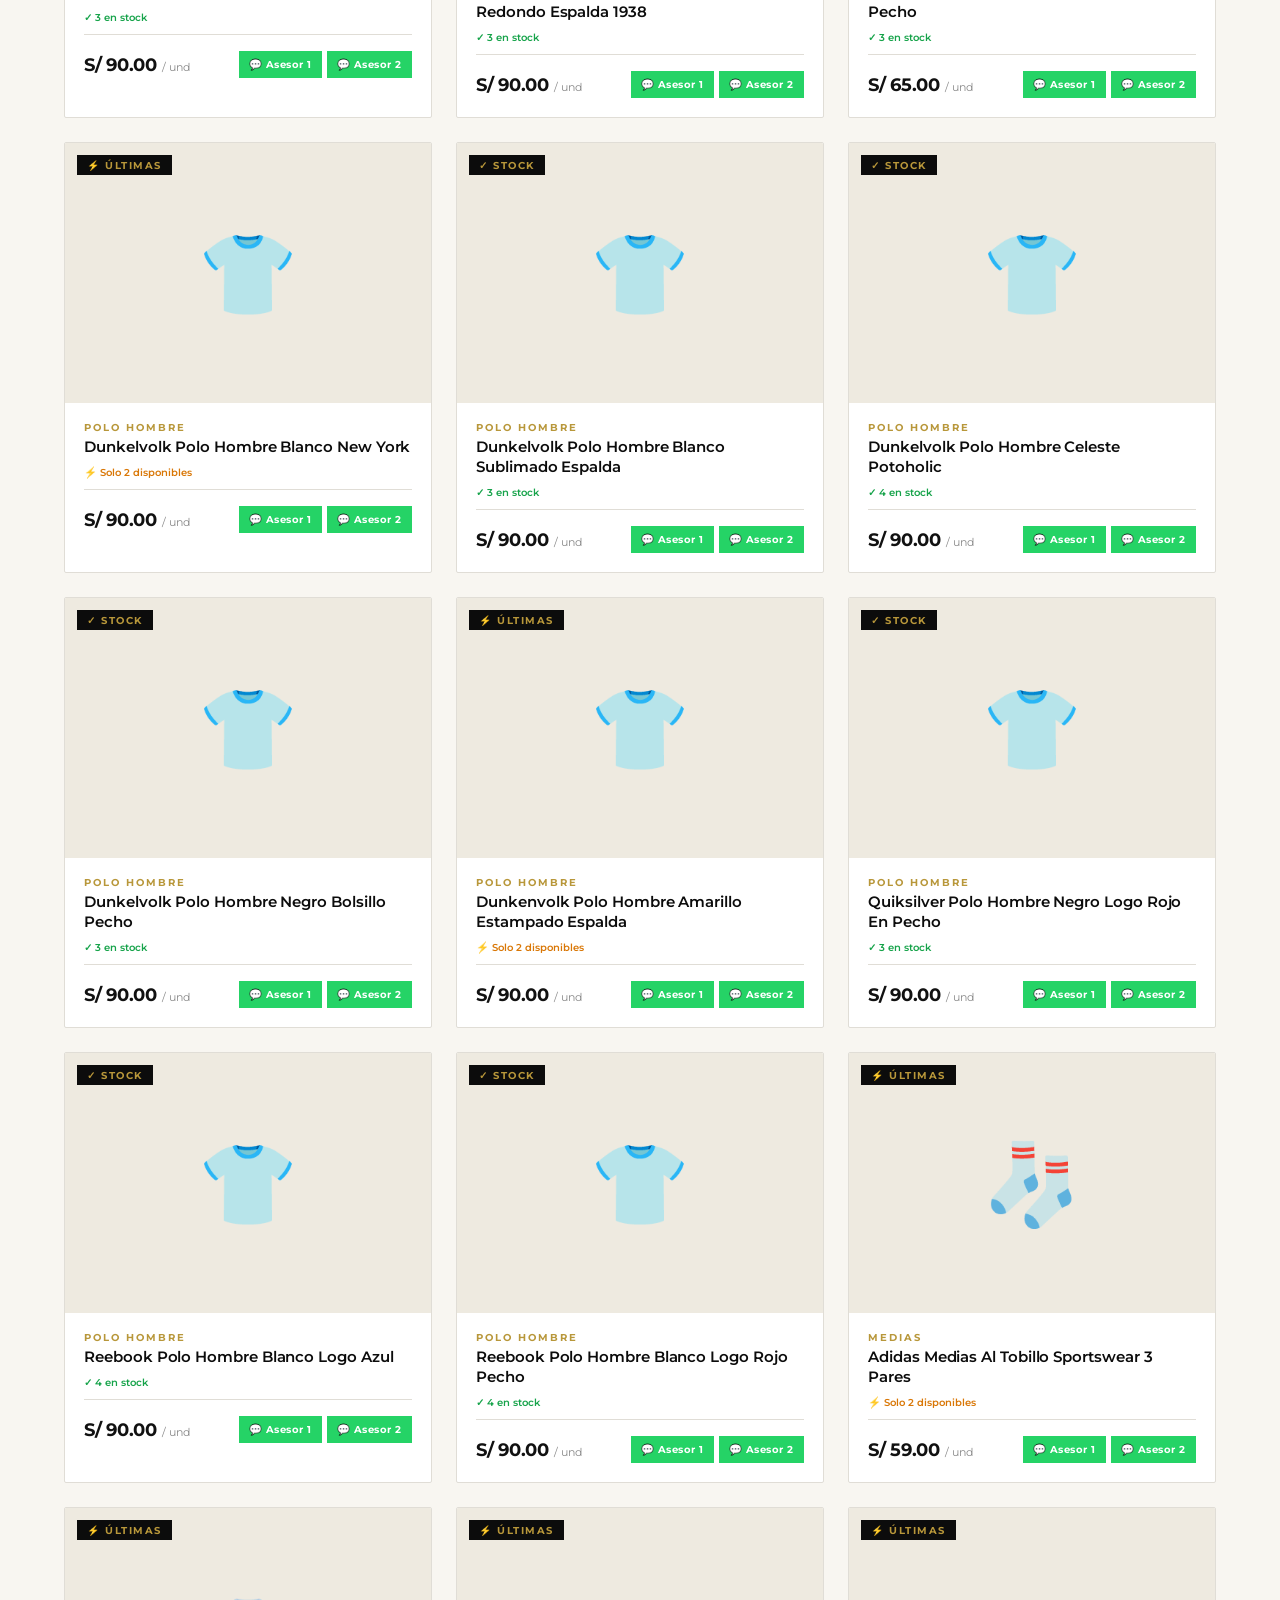
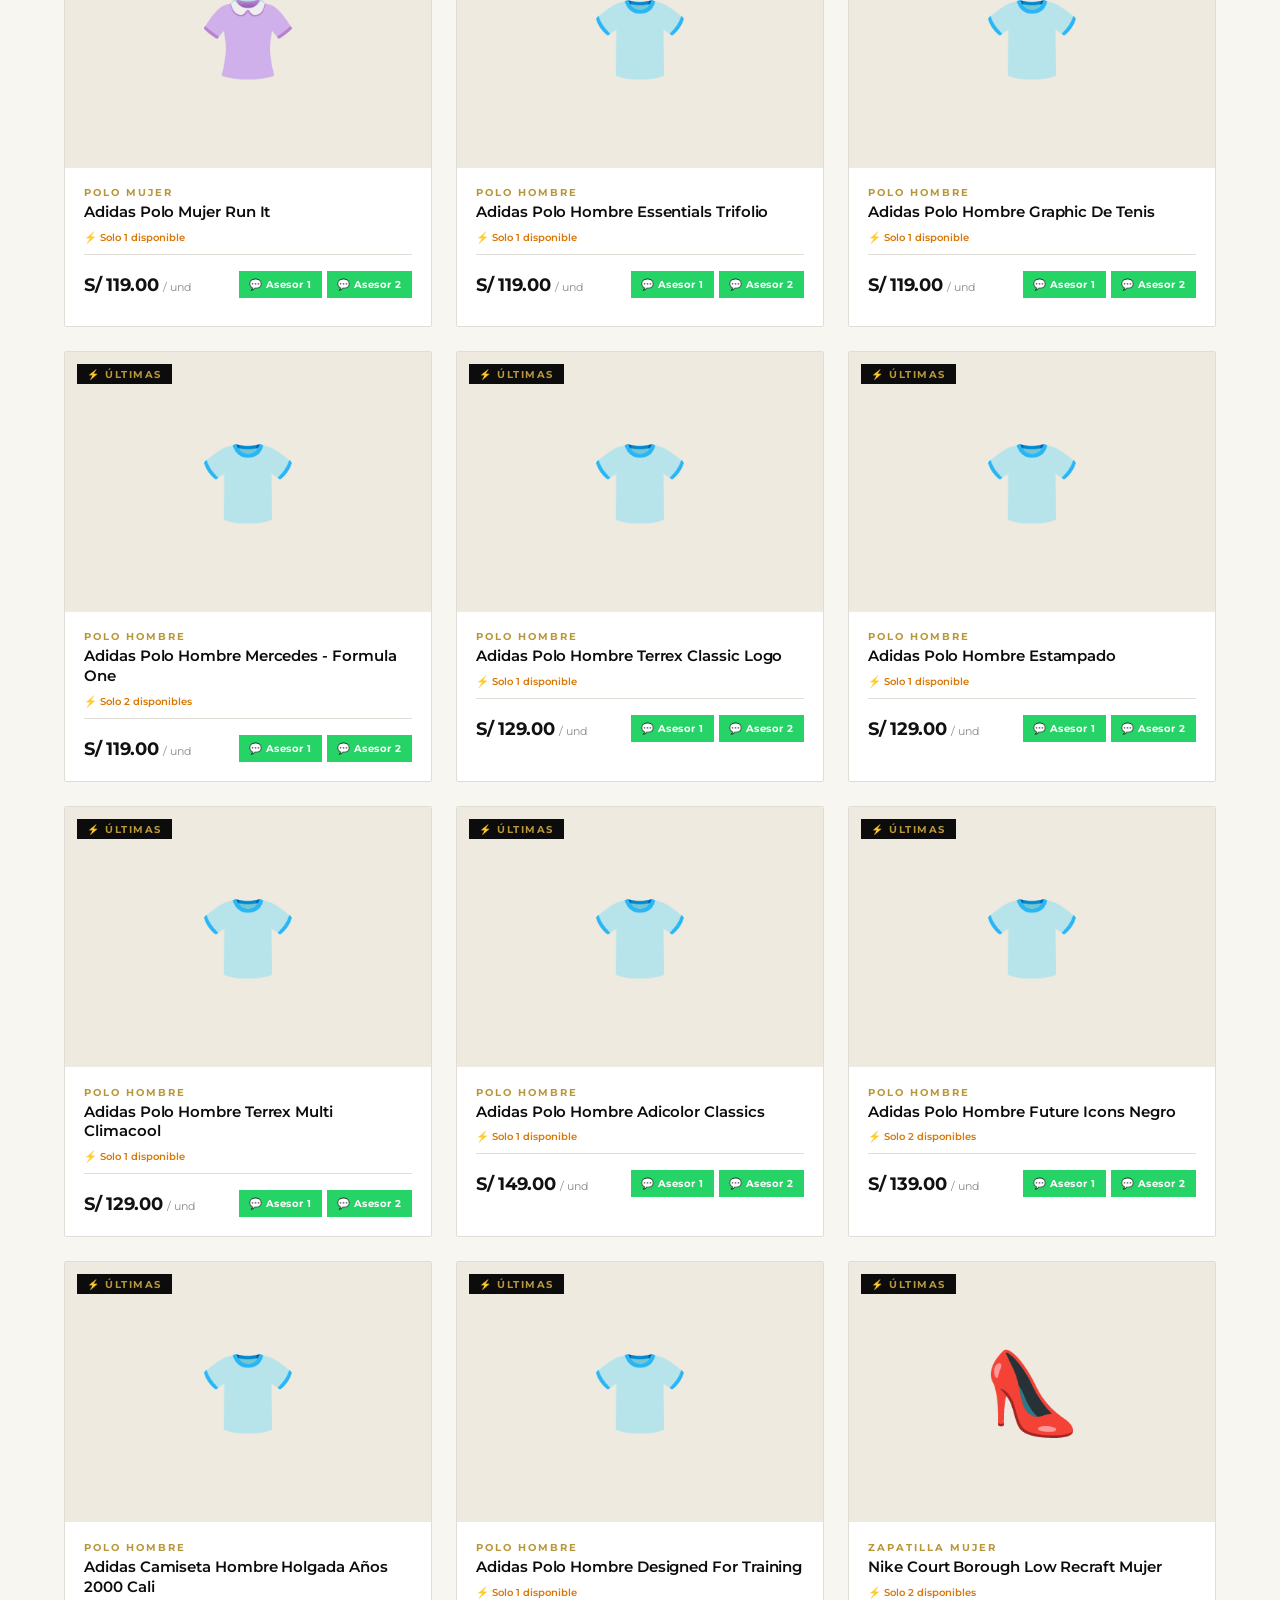
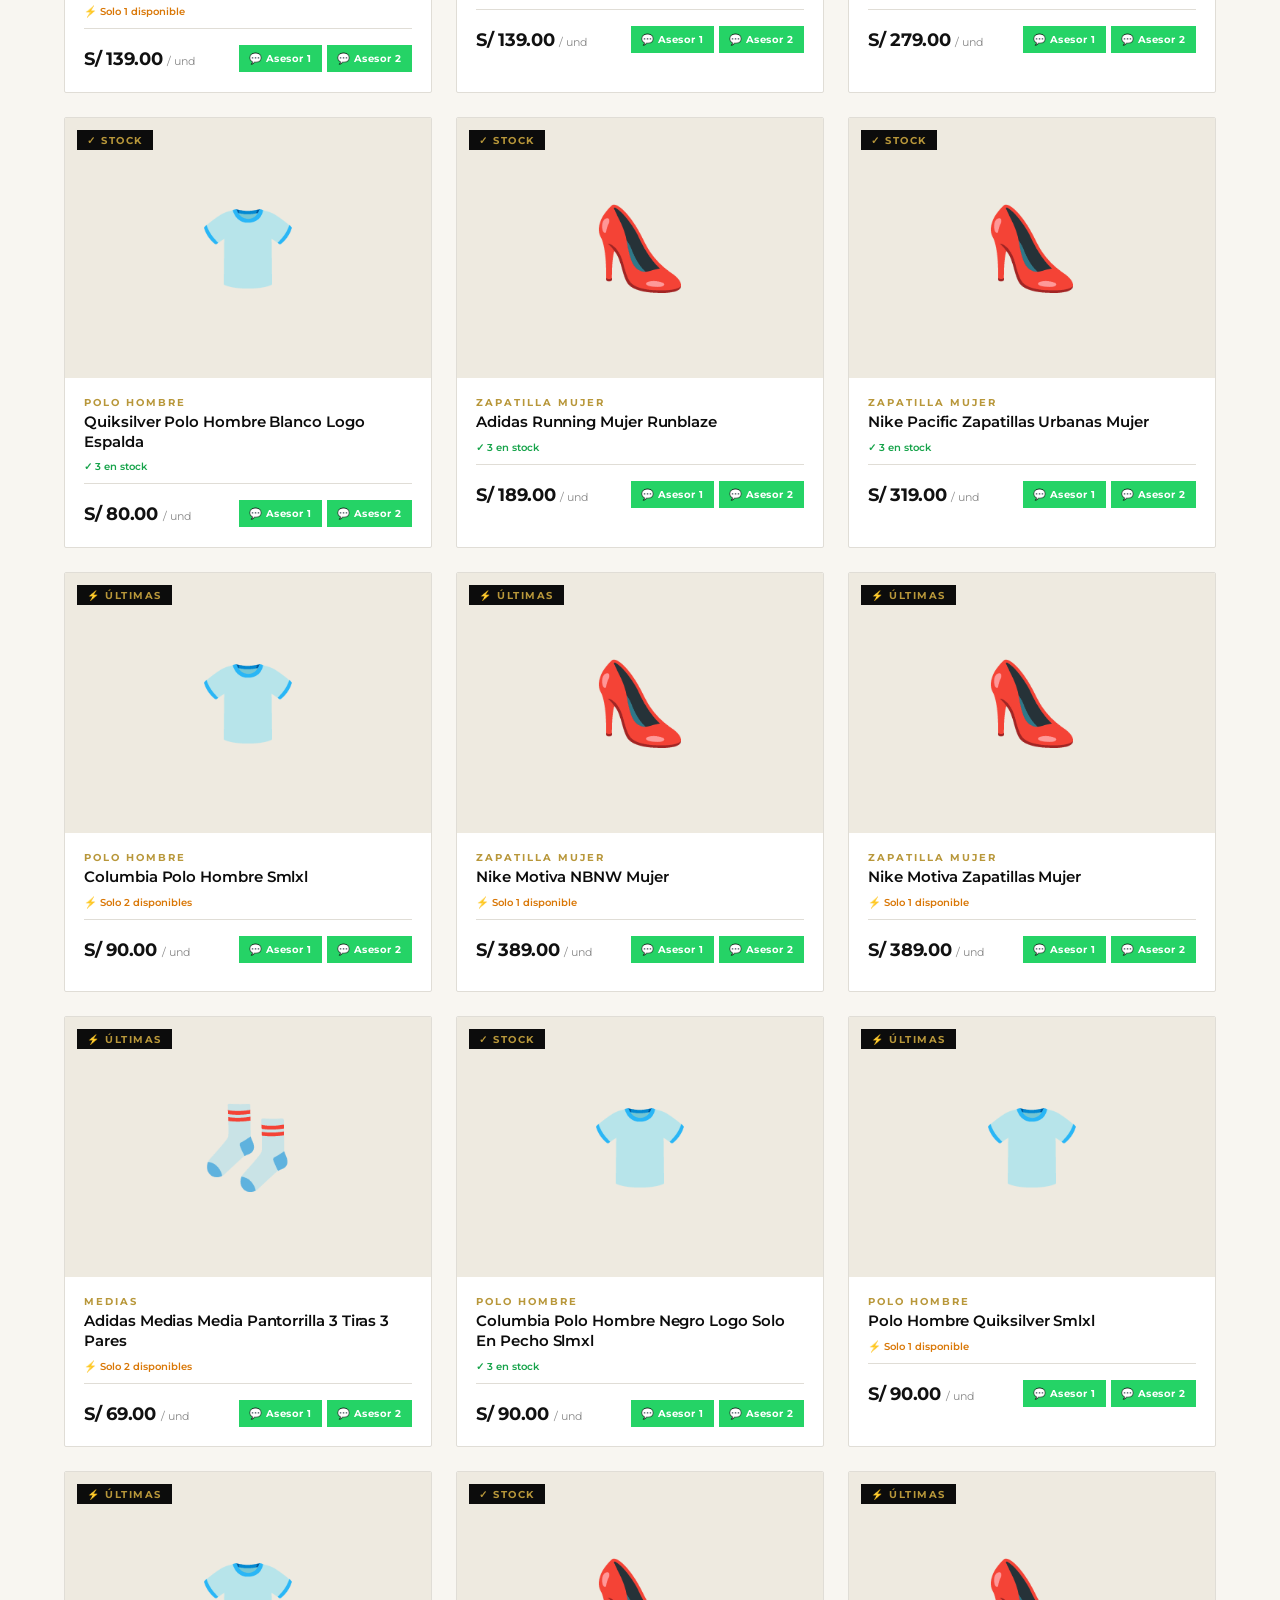
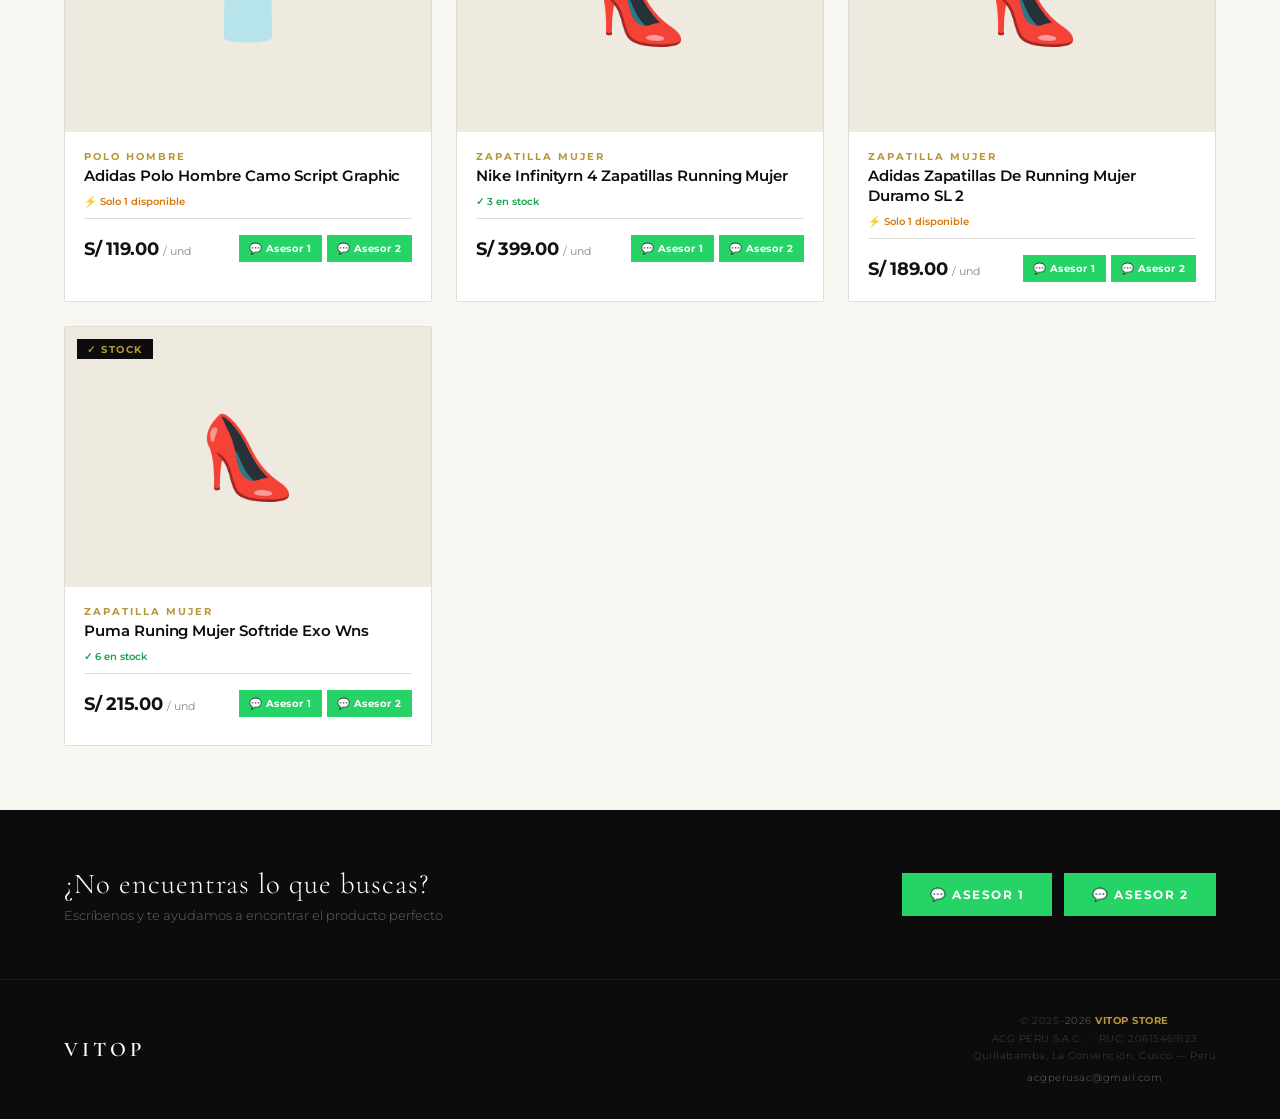
==== commit 7377e590: "vitop" ====
--- a/index.html
+++ b/index.html
@@ -99,10 +99,6 @@
         <a href="mailto:acgperusac@gmail.com" style="color:#666;text-decoration:none">acgperusac@gmail.com</a>
       </div>
     </div>
-    <div style="display:flex;flex-direction:column;gap:6px;align-items:flex-end">
-      <a href="https://wa.me/51932611086" class="footer-wa" target="_blank">💬 Asesor 1</a>
-      <a href="https://wa.me/51961836500" class="footer-wa" target="_blank">💬 Asesor 2</a>
-    </div>
   </footer>
 
   <!-- BOTONES FLOTANTES DOS ASESORES -->
--- a/styles.css
+++ b/styles.css
@@ -1035,7 +1035,7 @@
 ══════════════════════════════════════════════ */
 .zoom-hint-cat {
   position: absolute;
-  bottom: 10px;
+  top: 10px;
   right: 10px;
   width: 32px;
   height: 32px;
@@ -1048,7 +1048,7 @@
   align-items: center;
   justify-content: center;
   cursor: pointer;
-  z-index: 5;
+  z-index: 6;
   opacity: 0;
   transition: opacity .2s, transform .15s, background .15s;
 }
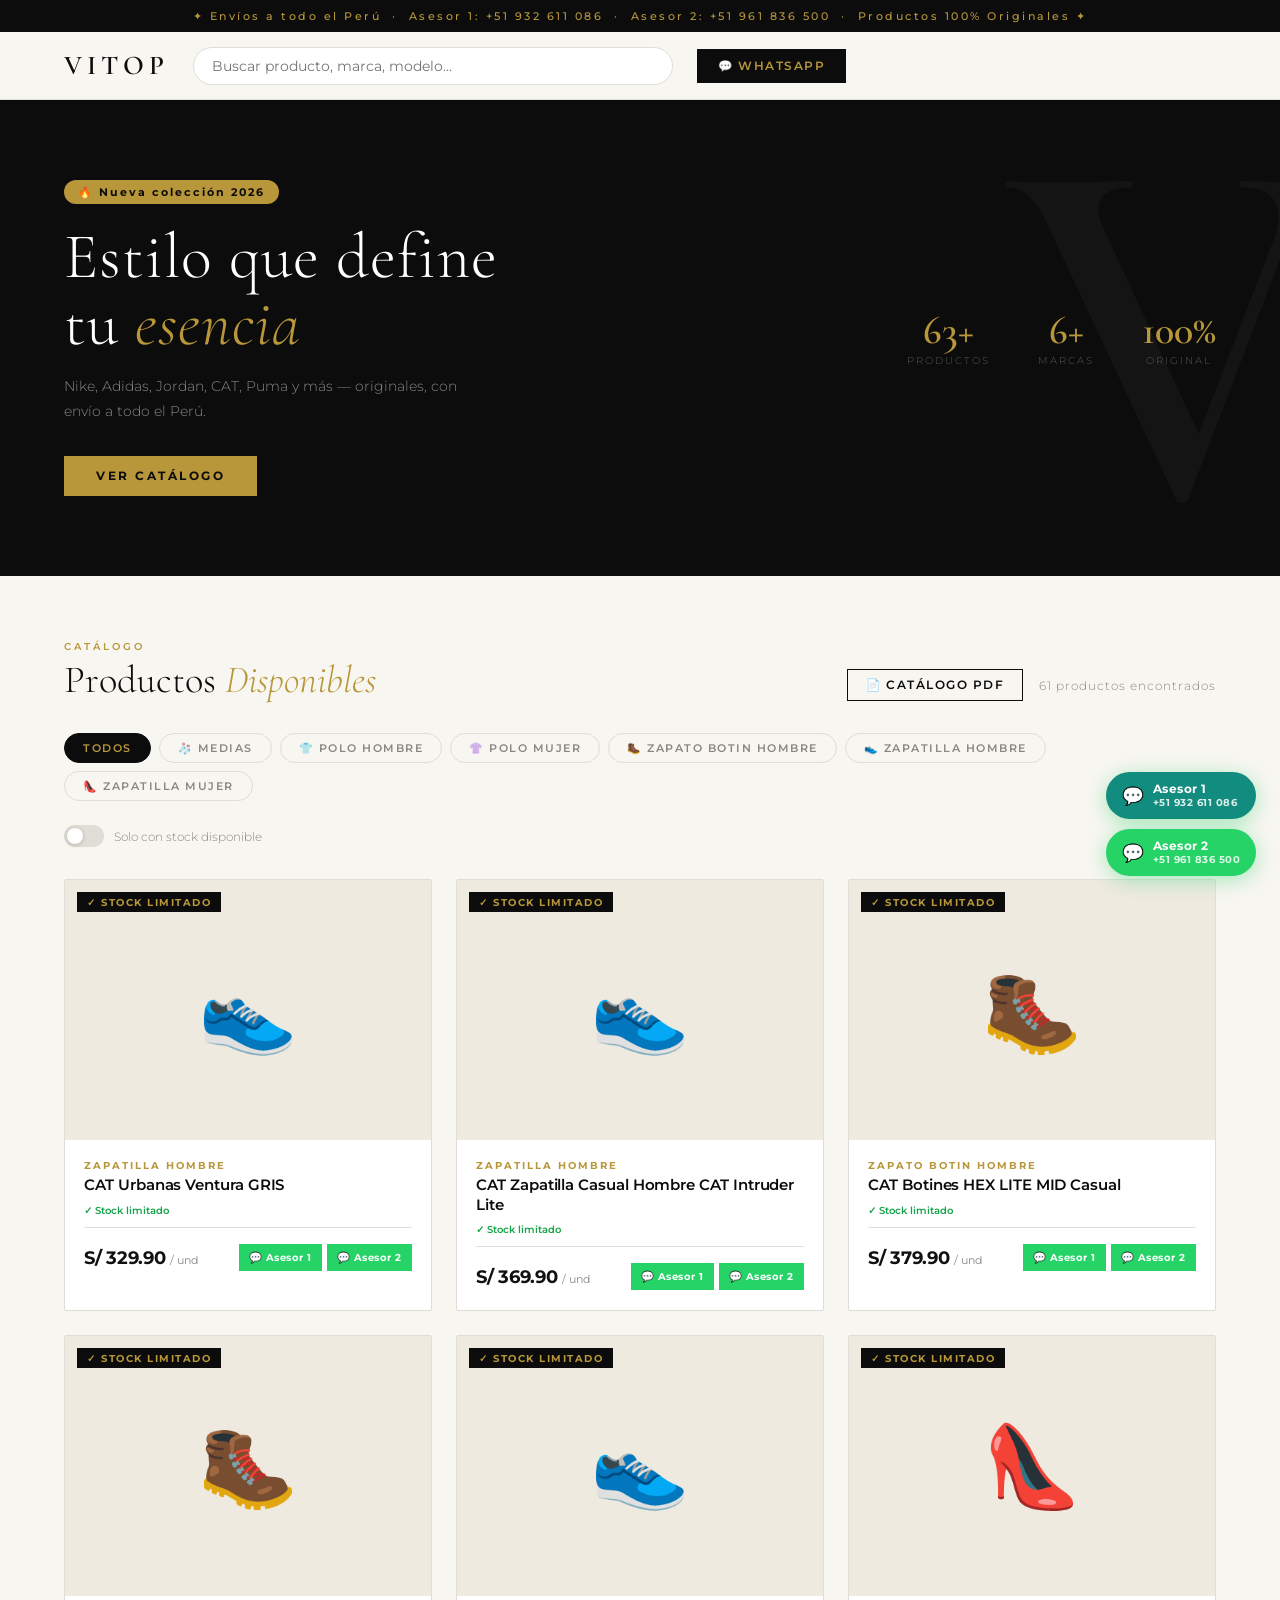
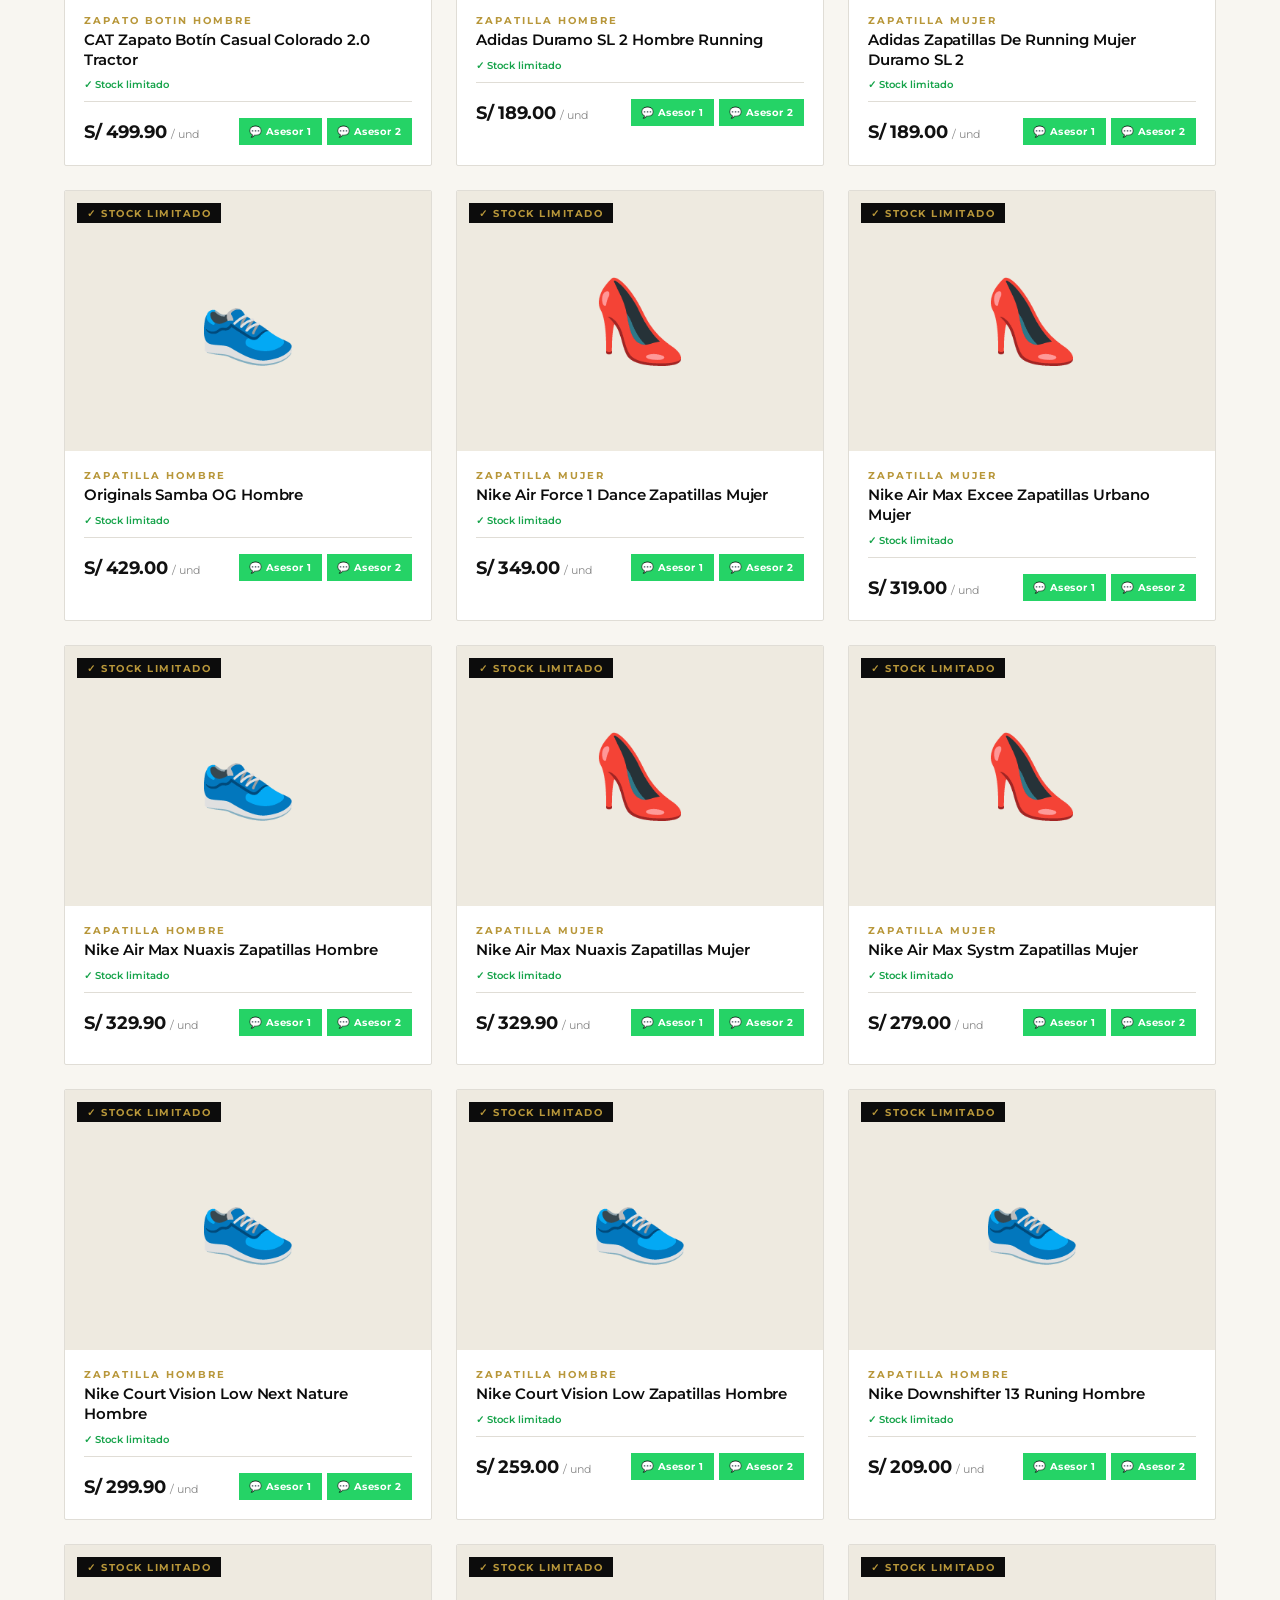
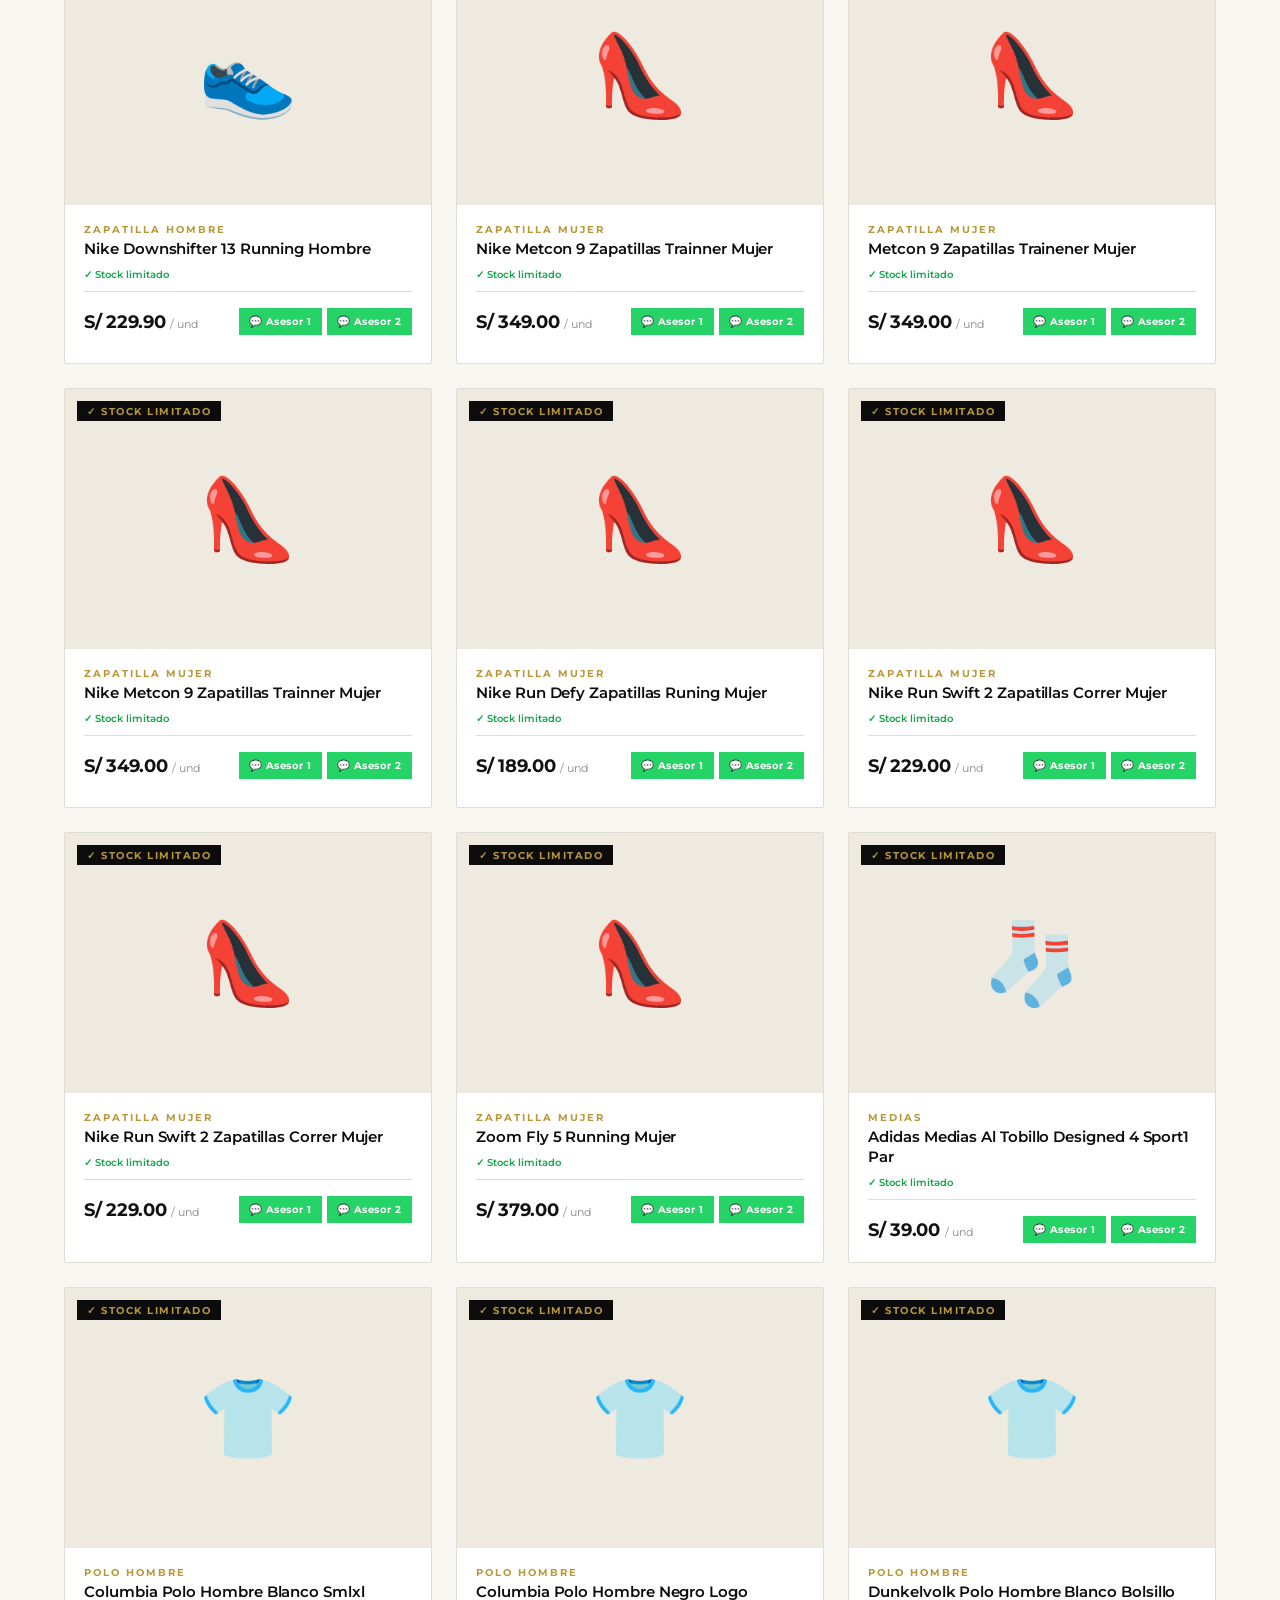
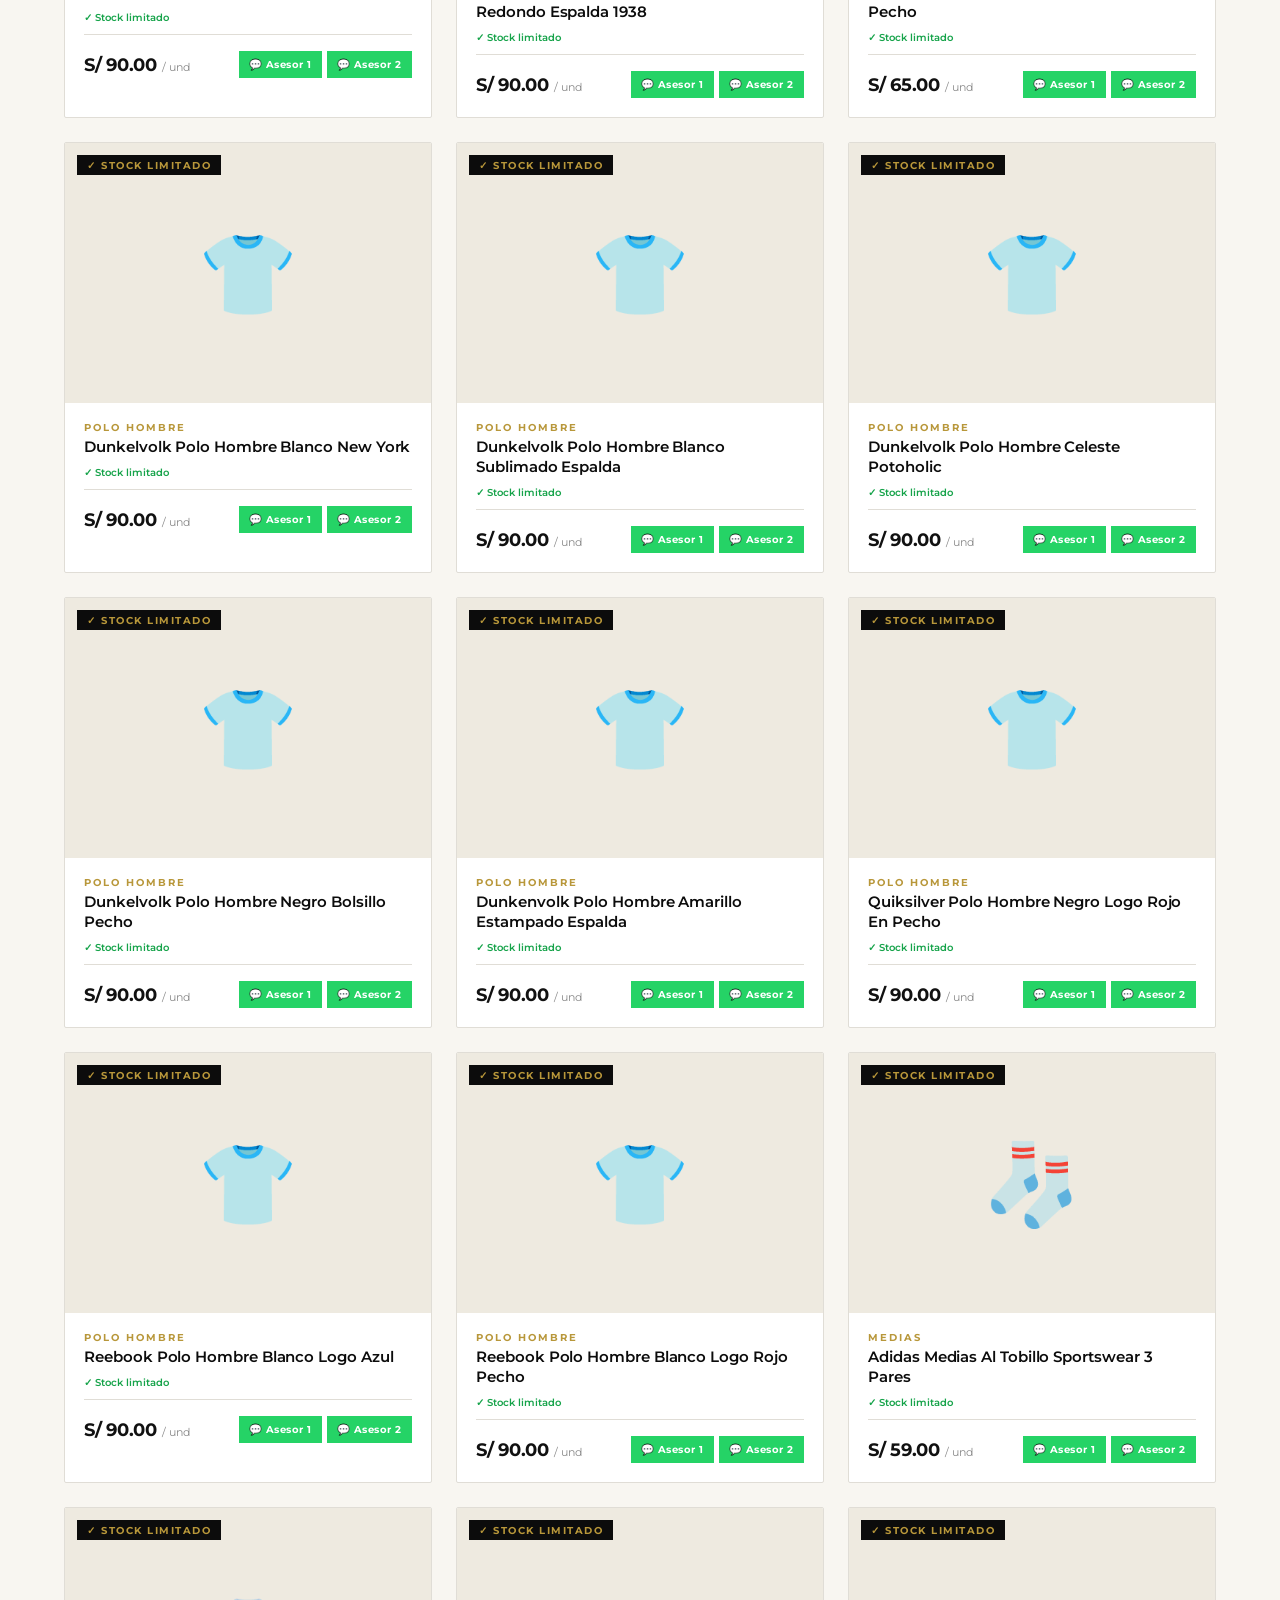
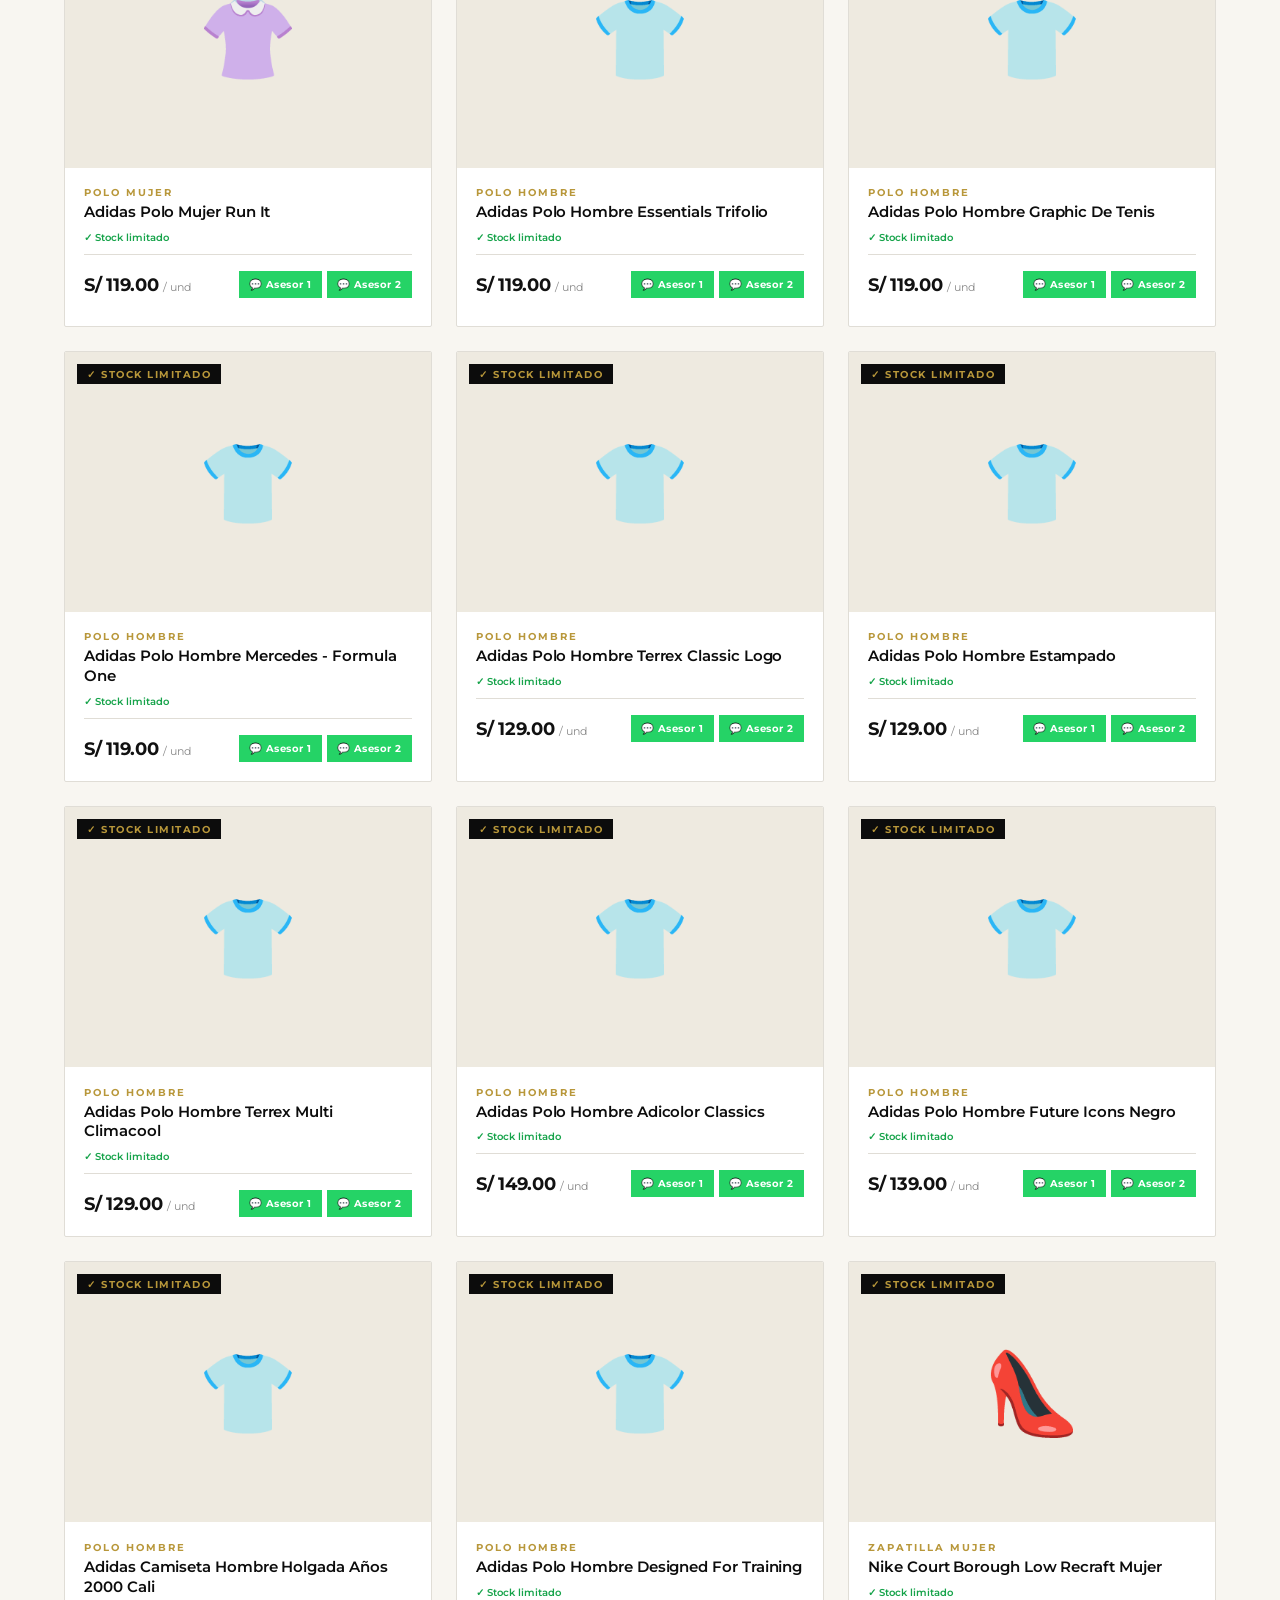
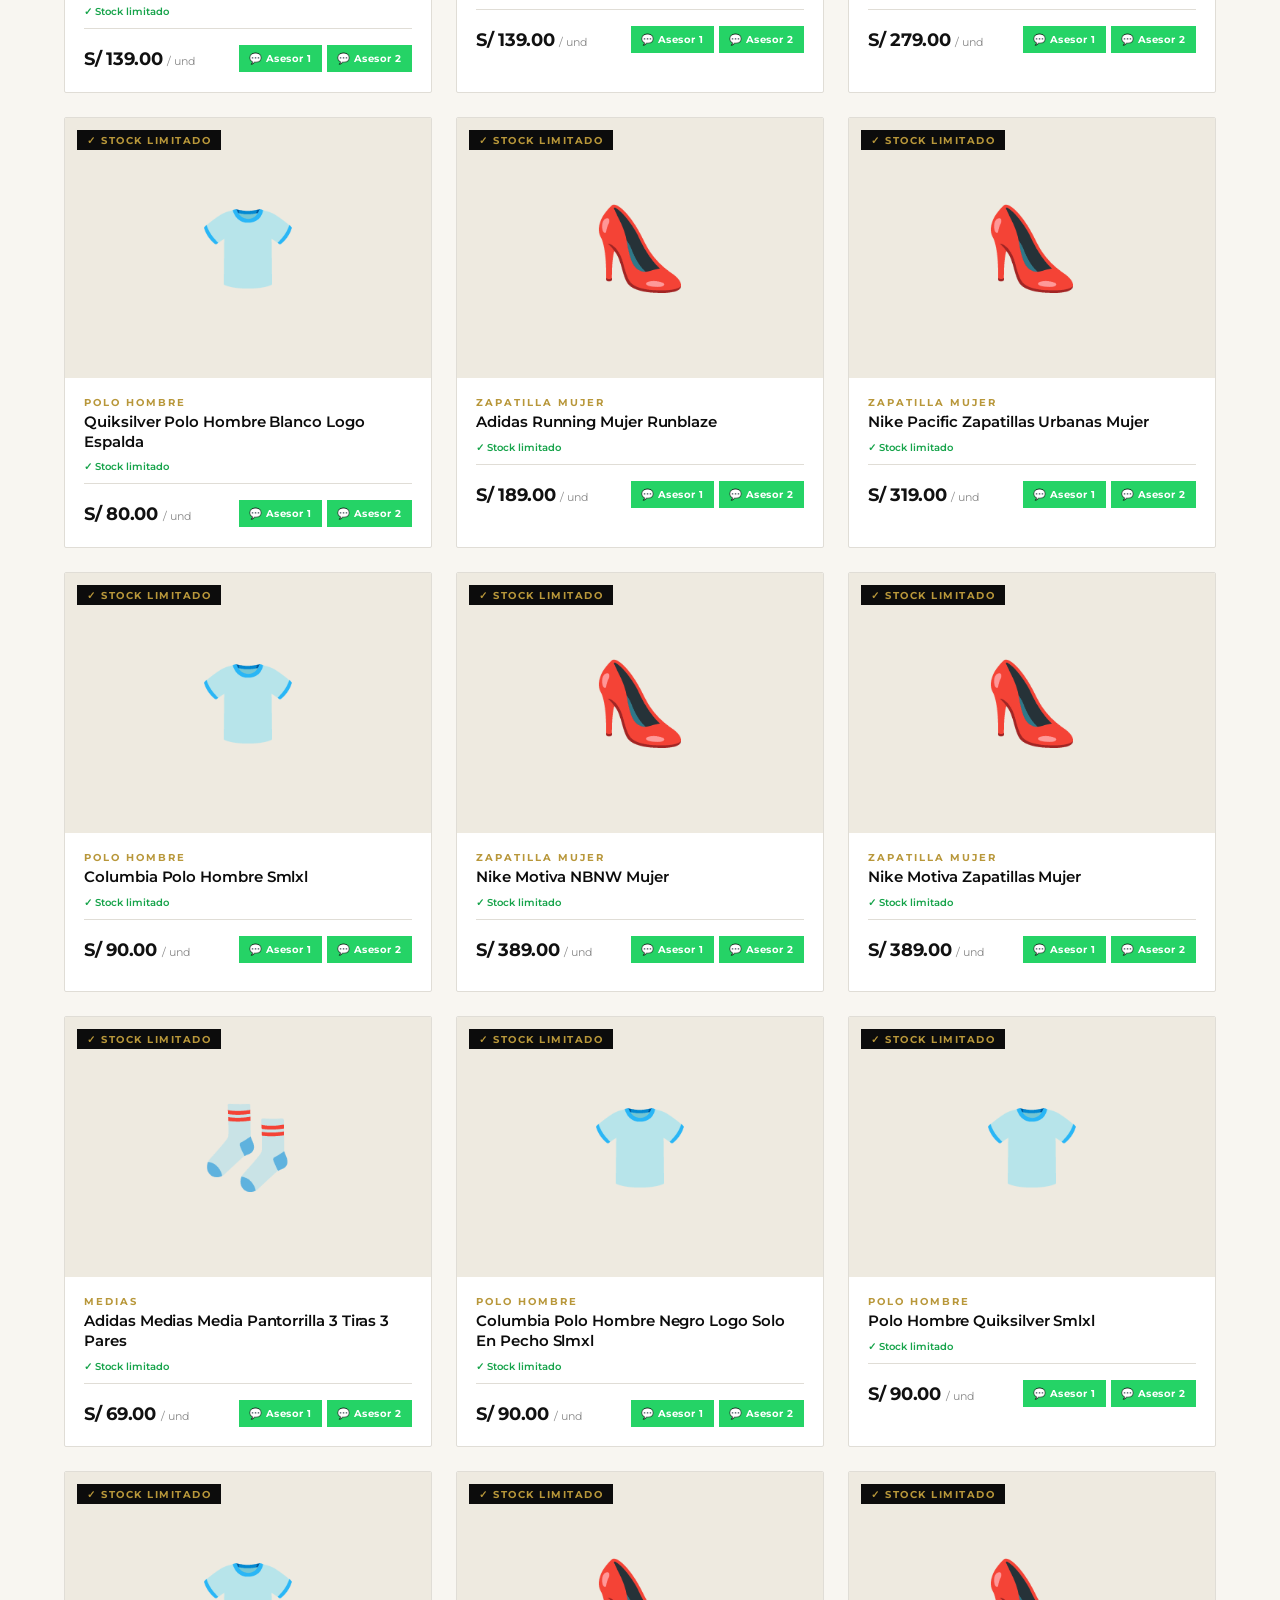
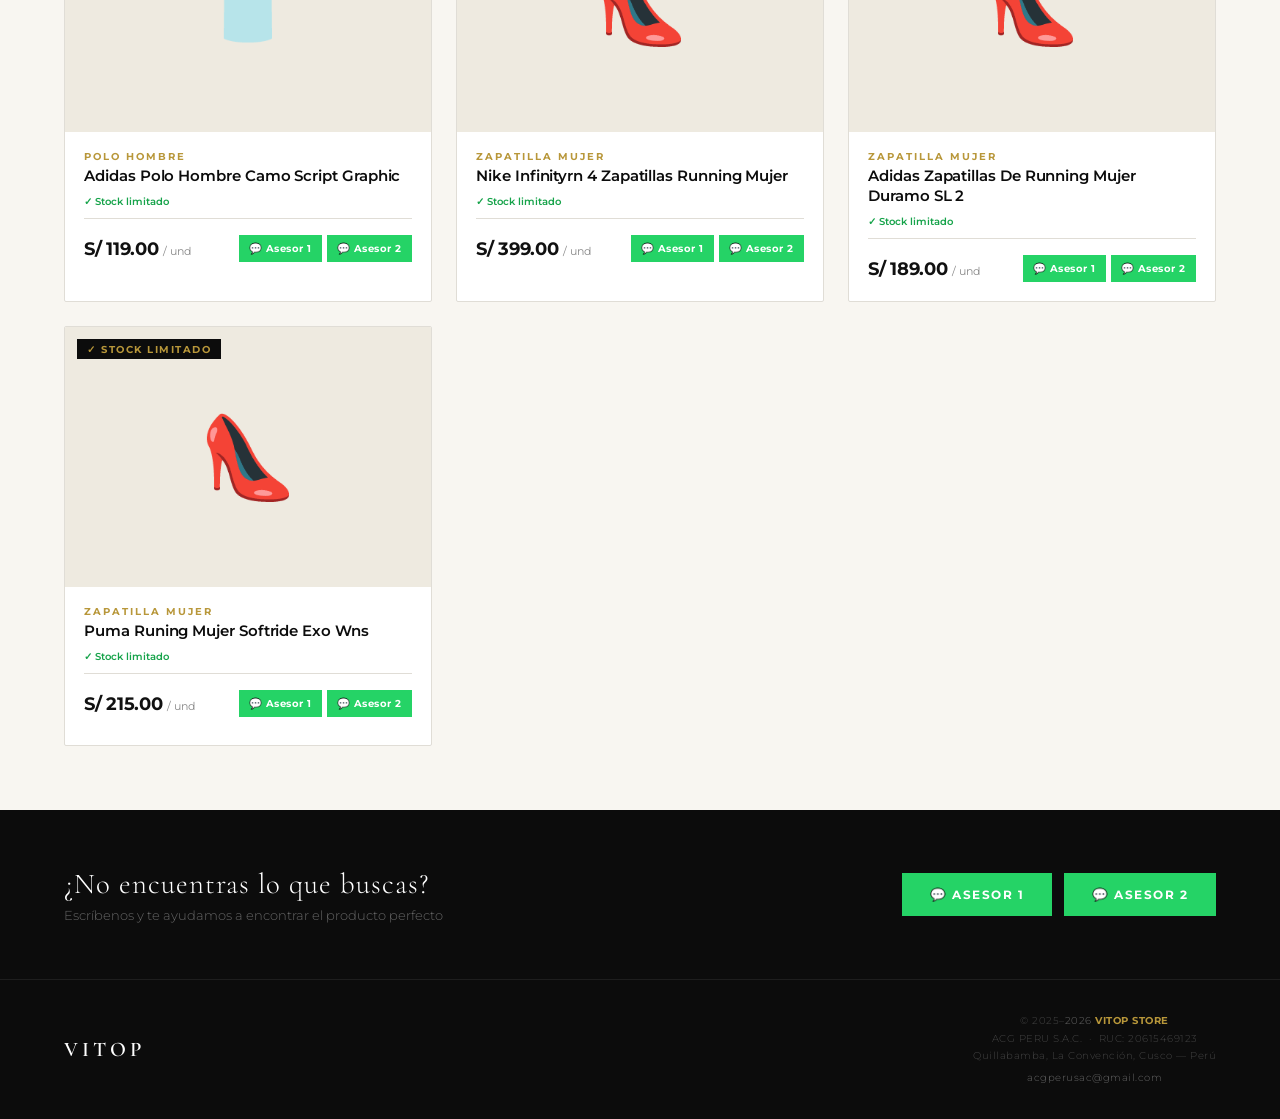
==== commit db73278f: "stock" ====
--- a/index.html
+++ b/index.html
@@ -60,7 +60,7 @@
 
     <!-- TOGGLE STOCK -->
     <label class="toggle-stock">
-      <input type="checkbox" id="soloStock" checked>
+      <input type="checkbox" id="soloStock">
       <span class="toggle-slider"></span>
       Solo con stock disponible
     </label>
